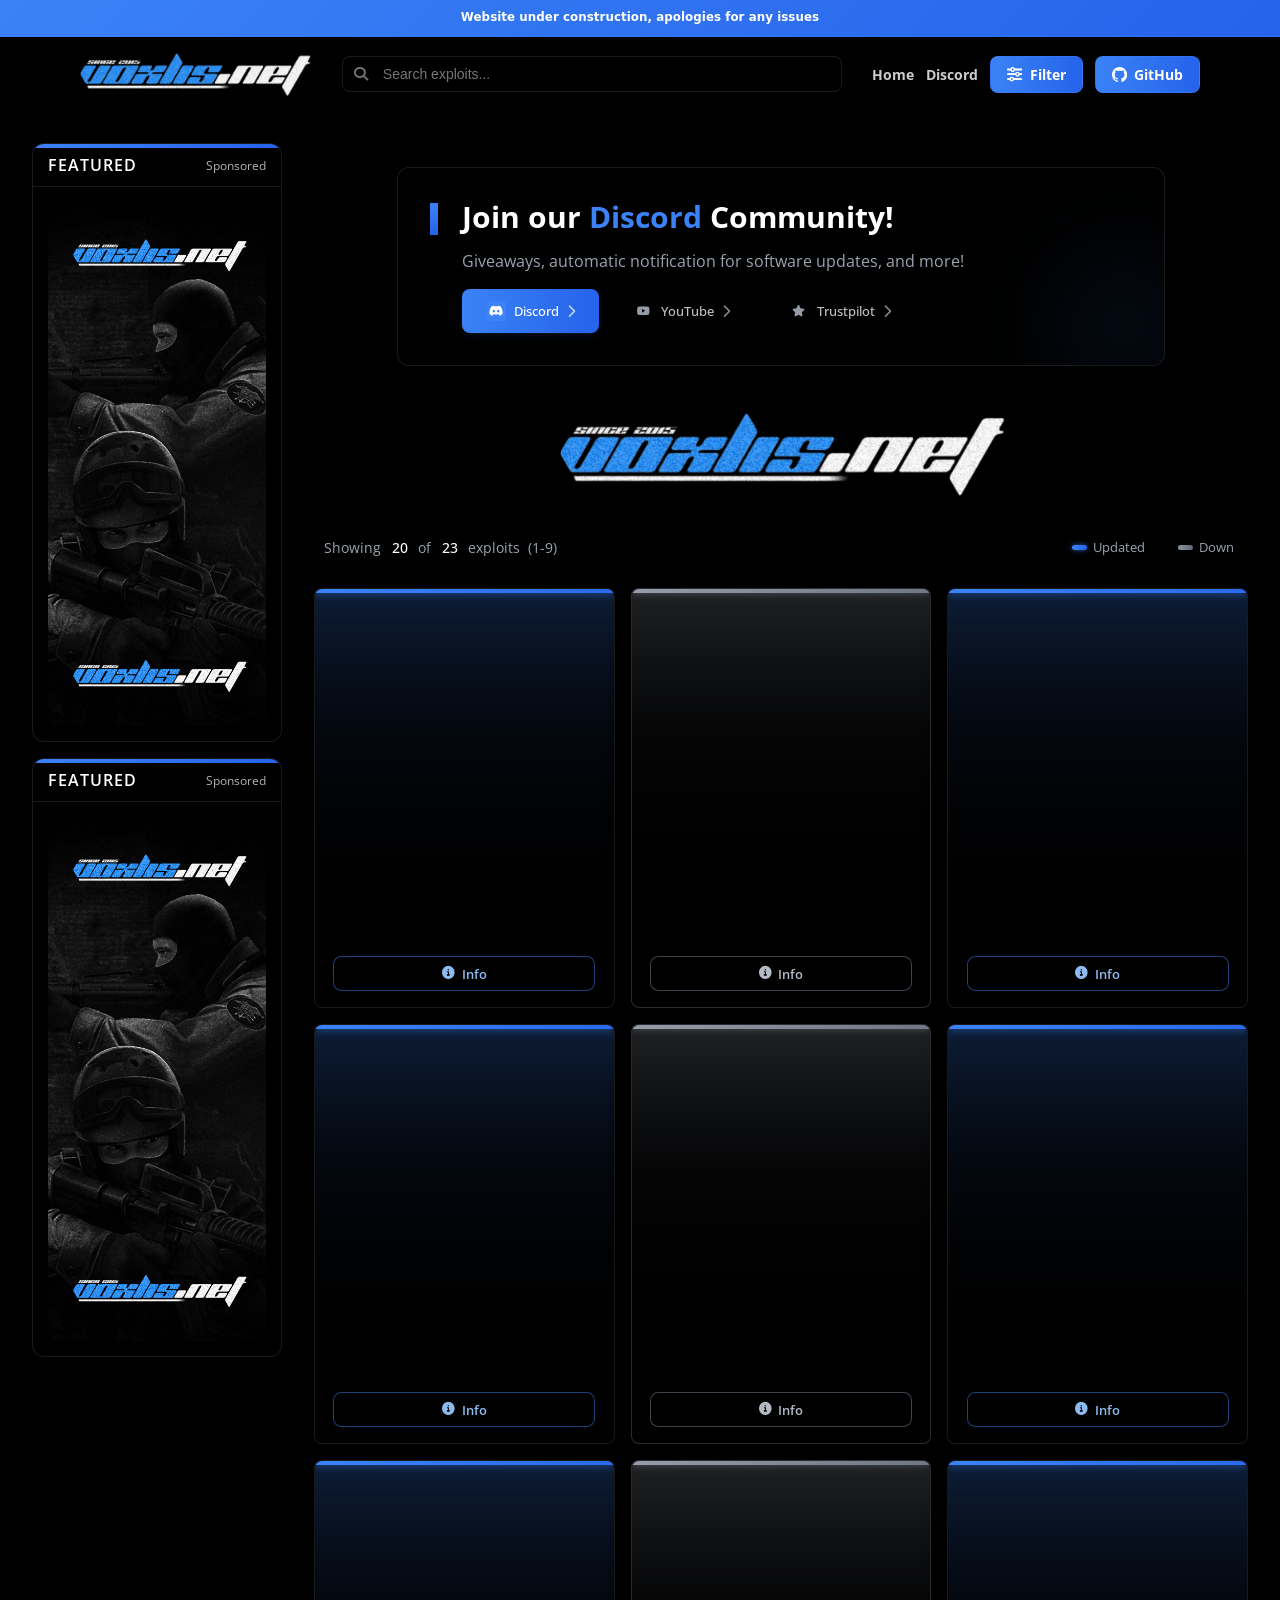
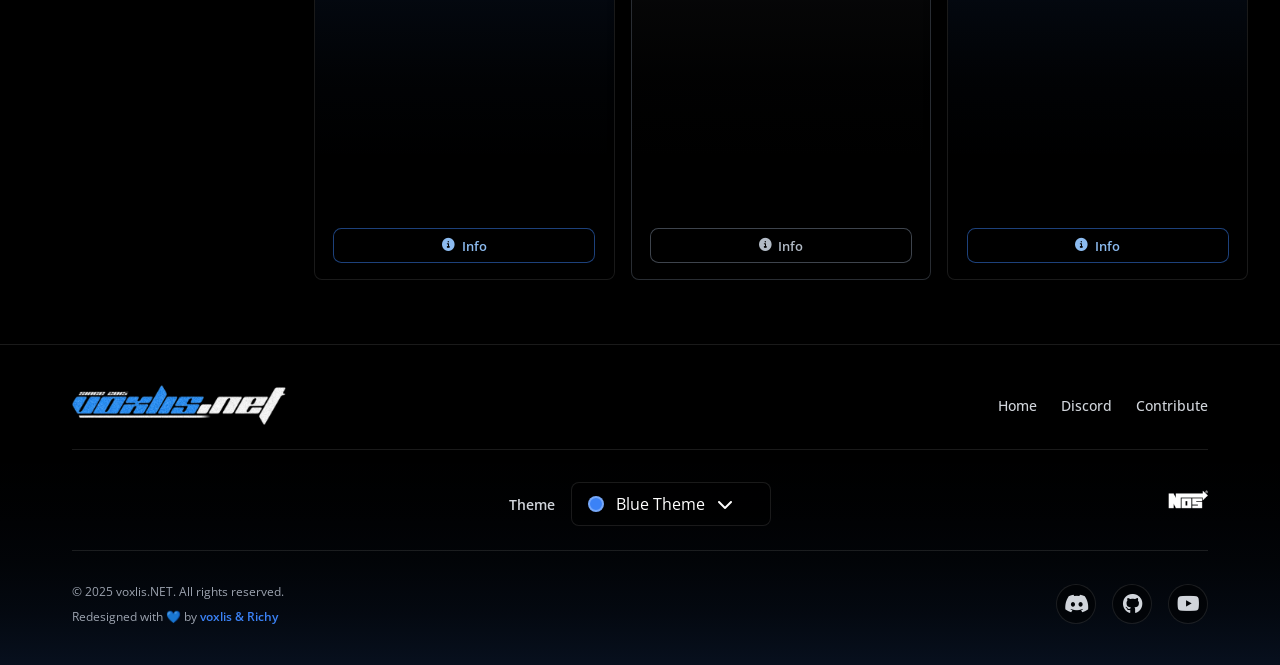
==== index.html @ e3d2363d "Add files via upload" ====
<!DOCTYPE html>
<html lang="en">
<head>
<meta charset="UTF-8">
<meta name="viewport" content="width=device-width, initial-scale=1.0">
<title>voxlis</title>

<link rel="stylesheet" href="global.css">
<link rel="stylesheet" href="src/components/navbar/navbar.css">
<link rel="stylesheet" href="src/components/mobile-filter/mobile-filter.css">
<link rel="stylesheet" href="src/components/layout/layout.css">
<link rel="stylesheet" href="src/components/promo/promo.css">
<link rel="stylesheet" href="src/components/featured/featured.css">
<link rel="stylesheet" href="src/components/cards/cards.css">
<link rel="stylesheet" href="src/components/footer/footer.css">

<link rel="stylesheet" href="https://cdnjs.cloudflare.com/ajax/libs/font-awesome/6.5.1/css/all.min.css">
</head>

<body>

<div id="navbarMount"></div>
<div id="mobileFilterMount"></div>

<main class="cntr main-lyt">
  <aside class="layout-left" aria-label="Left featured ads">
    <div id="featuredMountLeft"></div>
    <div id="featuredMountLeftSecondary"></div>
  </aside>
  <section class="layout-center">
    <div id="promoMount"></div>
    <div id="cardsMount"></div>
  </section>
  <aside class="layout-right" aria-label="Featured ads">
    <div id="featuredMount"></div>
    <div id="featuredMountSecondary"></div>
  </aside>
</main>

<div id="footerMount"></div>

<script src="src/components/navbar/navbar.js"></script>
<script src="src/components/mobile-filter/mobile-filter.js"></script>
<script src="src/main.js"></script>

</body>
</html>
---- global.css ----
@import url("https://fonts.googleapis.com/css2?family=Open+Sans:wght@600;700&display=swap");

:root {
  --bg: #000000;
  --fg: #ffffff;
  --crd-bg: rgba(0, 0, 0, 0.4);
  --crd-bdr: rgba(255, 255, 255, 0.1);
  --crd-hvr: rgba(59, 130, 246, 0.2);
  --prim: #3b82f6;
  --prim-hvr: #2563eb;
  --prim-grd: linear-gradient(to right, #3b82f6, #2563eb);
  --prim-glw: rgba(59, 130, 246, 0.5);
  --sec: rgba(0, 0, 0, 0.3);
  --sec-bdr: rgba(255, 255, 255, 0.1);
  --sec-hvr: rgba(59, 130, 246, 0.1);
  --sec-hvr-bdr: rgba(59, 130, 246, 0.5);
  --txt-mut: rgba(156, 163, 175, 1);
  --theme-color: #3b82f6;
  --footer-bg: rgba(0, 0, 0, 0.8);
  --footer-border: rgba(255, 255, 255, 0.1);
  --footer-text: rgba(209, 213, 219, 1);
  --footer-muted: rgba(156, 163, 175, 1);
  --social-hover: #3b82f6;
  --card-hover: #3b82f6;
  --ad-color: #3b82f6;
  --ad2-color: #3b82f6;
  --ad3-color: linear-gradient(90deg, #3b82f6, #2563eb);
  --inp-color: #3b82f6;
  --inp2-color: rgba(59, 130, 246, 0.5);
  --lbl-color: #3b82f6;
  --lbl2-color: white;
  --checkbx-color: rgba(59, 130, 246, 0.1);
  --checkbx2-color: rgba(59, 130, 246, 0.3);
  --prim-rgb: 59, 130, 246;
  --bg-gradient: linear-gradient(to bottom, rgba(0, 0, 0, 0.4), transparent, rgba(0, 0, 0, 0.6));
  --warning-bg: linear-gradient(135deg, #3b82f6, #2563eb);
  --bdg-b-color: rgba(59, 130, 246, 0.1);
  --bdg-color: rgba(59, 130, 246, 0.3);
  --srch-dflt: rgb(133, 133, 133);
  --srch-dflt-dyn: light-dark(rgb(118, 118, 118), rgb(133, 133, 133));
  --smooth-ease: cubic-bezier(0.65, 0, 0.35, 1);
  --smooth-duration: 0.45s;
  --blur-overlay: 4px;
  --blur-panel: 8px;
  --blur-strong: 10px;
  --blur-flash-start: 1px;
  --blur-flash-end: 0.4px;
  --rad: 0.5rem;
  --hdr-h: 4rem;
  --mob-panel-pad: 0.6rem;
  --mob-quick-gap: 0.55rem;
  --mob-quick-icon-size: 1.4rem;
  --mob-quick-icon-font: 1rem;
  --mob-quick-solid-size: 2.25rem;
  --mob-quick-solid-radius: 0.5rem;
  --shd: 0 10px 25px rgba(0, 0, 0, 0.2);
  --shd-hvr: 0 15px 30px rgba(0, 0, 0, 0.3);
  --hero-width: 48rem;
}

* {
  box-sizing: border-box;
}

body {
  margin: 0;
  background: var(--bg);
  color: var(--fg);
  font-family: "Open Sans", sans-serif;
}

html {
  scrollbar-width: thin;
  scrollbar-color: rgba(var(--prim-rgb), 0.85) #000000;
}

*::-webkit-scrollbar {
  width: 10px;
  height: 10px;
}

*::-webkit-scrollbar-track {
  background: #000000;
}

*::-webkit-scrollbar-thumb {
  background: linear-gradient(to bottom, var(--prim), var(--prim-hvr));
  border-radius: 999px;
  border: 2px solid rgba(0, 0, 0, 0.7);
}

*::-webkit-scrollbar-thumb:hover {
  background: linear-gradient(to bottom, var(--prim-hvr), var(--prim));
}

*::-webkit-scrollbar-corner {
  background: #000000;
}

a {
  color: inherit;
  text-decoration: none;
}

button {
  cursor: pointer;
  font-family: inherit;
}

.cntr {
  width: 100%;
  max-width: clamp(300px, 95vw, 1800px);
  margin: 0 auto;
  padding: 0 clamp(0.5rem, 5vw, 2rem);
}

#navbarMount {
  display: contents;
}


.infinite-scroll-host {
  width: 100%;
}

.infinite-scroll-chunk {
  min-height: 72vh;
  background: linear-gradient(to bottom, rgba(0, 0, 0, 0), rgba(var(--prim-rgb), 0.02));
}
---- src/components/navbar/navbar.css ----
.hdr {
  position: sticky;
  top: 0;
  z-index: 50;
  background-color: #000;
  overflow: visible;
  padding: 5px 0;
  transition: padding var(--smooth-duration) var(--smooth-ease);
}

.hdr::after {
  content: "";
  position: absolute;
  left: 0;
  right: 0;
  bottom: -1px;
  height: 1px;
  opacity: 0;
  pointer-events: none;
  background: linear-gradient(
    90deg,
    transparent 0%,
    rgba(255, 255, 255, 0.72) 6%,
    rgba(255, 255, 255, 0.98) 14%,
    rgba(255, 255, 255, 0.98) 86%,
    rgba(255, 255, 255, 0.72) 94%,
    transparent 100%
  );
}

.hdr.scrolled {
  background-color: #000;
  border-bottom: 1px solid rgba(255, 255, 255, 0.05);
  top: 0 !important;
  z-index: 51;
}

.hdr.scrolled::after {
  animation: hdr-scroll-flash 340ms ease-out 1;
}

@keyframes hdr-scroll-flash {
  0% {
    opacity: 0;
    filter: blur(var(--blur-flash-start));
  }
  35% {
    opacity: 1;
    filter: blur(0);
  }
  100% {
    opacity: 0;
    filter: blur(var(--blur-flash-end));
  }
}

.hdr-cntr {
  display: grid;
  grid-template-columns: max-content minmax(220px, 1fr) max-content;
  column-gap: 1rem;
  height: var(--hdr-h);
  align-items: center;
  padding: 0 1rem;
  position: relative;
  transition:
    grid-template-columns var(--smooth-duration) var(--smooth-ease),
    column-gap var(--smooth-duration) var(--smooth-ease),
    height var(--smooth-duration) var(--smooth-ease),
    padding var(--smooth-duration) var(--smooth-ease);
}

.logo-lnk {
  display: inline-flex;
  align-items: center;
  flex: 0 0 auto;
  min-width: max-content;
  justify-self: start;
  position: relative;
  z-index: 1;
}

.logo-img {
  display: block;
  width: auto;
  height: 2.7rem;
  transition: height var(--smooth-duration) var(--smooth-ease), max-width var(--smooth-duration) var(--smooth-ease);
}

.srch-cntr {
  display: flex;
  align-items: center;
  grid-column: 2;
  width: 100%;
  min-width: 0;
  max-width: 500px;
  margin: 0 auto;
  position: relative;
  justify-self: center;
  transition:
    width calc(var(--smooth-duration) * 1.25) var(--smooth-ease),
    max-width calc(var(--smooth-duration) * 1.25) var(--smooth-ease),
    min-width calc(var(--smooth-duration) * 1.25) var(--smooth-ease);
}

.srch-ico {
  position: absolute;
  left: 0.75rem;
  top: 50%;
  transform: translateY(-50%);
  color: var(--srch-dflt);
  color: var(--srch-dflt-dyn);
  transition: color var(--smooth-duration) var(--smooth-ease);
  font-size: 0.875rem;
  pointer-events: none;
}

.srch-cntr:focus-within .srch-ico {
  color: var(--prim);
}

.srch-inp {
  width: 100%;
  padding: 0.5rem 2.25rem 0.5rem 2.5rem;
  height: 2.25rem;
  background-color: rgba(0, 0, 0, 0.3);
  border: 1px solid var(--sec-bdr);
  border-radius: var(--rad);
  color: var(--srch-dflt);
  color: var(--srch-dflt-dyn);
  font-size: 0.875rem;
  transition: all var(--smooth-duration) var(--smooth-ease);
}

.srch-inp::placeholder {
  color: var(--srch-dflt);
  color: var(--srch-dflt-dyn);
}

.srch-inp:focus {
  outline: none;
  border-color: var(--inp-color);
  box-shadow: 0 0 0 2px var(--inp2-color);
  background-color: rgba(0, 0, 0, 0.5);
  color: var(--fg);
}

.clr-srch-btn {
  position: absolute;
  right: 0.75rem;
  top: 50%;
  transform: translateY(-50%);
  background: none;
  border: none;
  color: var(--txt-mut);
  transition: color var(--smooth-duration) var(--smooth-ease);
  font-size: 0.875rem;
  padding: 0;
}

.clr-srch-btn:hover {
  color: var(--fg);
}

.hdr-nav {
  display: flex;
  align-items: center;
  justify-content: flex-end;
  gap: 0.75rem;
  grid-column: 3;
  justify-self: end;
  min-width: max-content;
  white-space: nowrap;
  position: relative;
  z-index: 1;
  transition: gap var(--smooth-duration) var(--smooth-ease);
}

.hdr-nav .nav-lnk,
.hdr-nav .nav-btn {
  font-family: "Open Sans", sans-serif;
  font-weight: 700;
  flex: 0 0 auto;
  flex-shrink: 0;
}

.hdr-nav .nav-ico {
  display: inline-flex;
  align-items: center;
  justify-content: center;
  font-size: 0.95rem;
}

.github-ico {
  display: block;
}

.hdr-nav .nav-lnk .nav-ico {
  display: none;
}

.hdr-nav .nav-txt {
  display: inline;
}

.nav-lnk {
  font-size: 0.875rem;
  font-weight: 500;
  color: rgba(255, 255, 255, 0.8);
  transition:
    color var(--smooth-duration) var(--smooth-ease),
    width var(--smooth-duration) var(--smooth-ease),
    min-width var(--smooth-duration) var(--smooth-ease),
    height var(--smooth-duration) var(--smooth-ease),
    padding var(--smooth-duration) var(--smooth-ease),
    gap var(--smooth-duration) var(--smooth-ease);
  white-space: nowrap;
}

.nav-lnk:hover {
  color: var(--fg);
}

.nav-btn {
  display: inline-flex;
  align-items: center;
  justify-content: center;
  gap: 0.45rem;
  font-size: 0.875rem;
  font-weight: 500;
  padding: 0.5rem 1rem;
  border-radius: var(--rad);
  white-space: nowrap;
  border: 1px solid transparent;
  color: var(--fg);
  background: rgba(255, 255, 255, 0.05);
  position: relative;
  overflow: hidden;
  transition:
    box-shadow var(--smooth-duration) var(--smooth-ease),
    width var(--smooth-duration) var(--smooth-ease),
    min-width var(--smooth-duration) var(--smooth-ease),
    height var(--smooth-duration) var(--smooth-ease),
    padding var(--smooth-duration) var(--smooth-ease),
    gap var(--smooth-duration) var(--smooth-ease),
    border-radius var(--smooth-duration) var(--smooth-ease);
}

.nav-btn:hover {
  box-shadow: 0 0 0.45rem rgba(var(--prim-rgb), 0.7), 0 0 1rem rgba(var(--prim-rgb), 0.55);
}

.grd {
  background: var(--prim-grd);
  border-color: var(--sec-hvr-bdr);
}

.mob-actions {
  display: none;
  align-items: center;
  gap: 0.45rem;
  margin-left: auto;
}

.mob-quick-nav {
  display: none;
  align-items: center;
  justify-content: flex-end;
  gap: var(--mob-quick-gap);
  grid-column: 3;
  justify-self: end;
  position: relative;
  z-index: 1;
  transition: gap var(--smooth-duration) var(--smooth-ease);
}

#mobQuickSearchBtn {
  display: none;
}

.mob-quick-ico {
  display: inline-flex;
  align-items: center;
  justify-content: center;
  width: var(--mob-quick-icon-size);
  height: var(--mob-quick-icon-size);
  padding: 0;
  border-radius: var(--rad);
  border: none;
  background: transparent;
  color: rgba(255, 255, 255, 0.9);
  font-size: var(--mob-quick-icon-font);
  line-height: 1;
  text-decoration: none;
  transition:
    width var(--smooth-duration) var(--smooth-ease),
    height var(--smooth-duration) var(--smooth-ease),
    border-radius var(--smooth-duration) var(--smooth-ease),
    font-size var(--smooth-duration) var(--smooth-ease),
    color var(--smooth-duration) var(--smooth-ease);
}

.mob-quick-ico.plain:hover {
  color: var(--fg);
}

.mob-quick-ico.solid {
  width: var(--mob-quick-solid-size);
  height: var(--mob-quick-solid-size);
  border-radius: var(--mob-quick-solid-radius);
  background: var(--prim-grd);
  color: var(--fg);
}

.mob-search-tgl,
.mob-filter-tgl,
.mob-menu-tgl {
  display: none;
  align-items: center;
  justify-content: center;
  width: 2.35rem;
  height: 2.35rem;
  border-radius: var(--rad);
  border: 1px solid var(--sec-bdr);
  background: rgba(255, 255, 255, 0.04);
  color: var(--txt-mut);
  padding: 0;
  transition: color var(--smooth-duration) var(--smooth-ease), border-color var(--smooth-duration) var(--smooth-ease), background-color var(--smooth-duration) var(--smooth-ease);
}

.mob-search-tgl:hover,
.mob-filter-tgl:hover,
.mob-menu-tgl:hover {
  color: var(--fg);
  border-color: var(--sec-hvr-bdr);
  background: rgba(255, 255, 255, 0.1);
}

.mob-menu-tgl {
  width: 2.35rem;
  height: 2.35rem;
  min-height: 2.35rem;
  line-height: 2.35rem;
  border: none;
  background: transparent;
  box-shadow: none;
  padding: 0;
}

.mob-menu-tgl i {
  font-size: 1rem;
  line-height: 1;
}

.mob-search-tgl {
  border: none;
  background: transparent;
  box-shadow: none;
}

.mob-filter-tgl {
  border: 1px solid var(--sec-hvr-bdr);
  background: var(--prim-grd);
  color: var(--fg);
  box-shadow: none;
}

.mob-search-tgl:hover {
  border: none;
  background: transparent;
}

.mob-search-tgl:focus,
.mob-search-tgl:focus-visible {
  outline: none;
  box-shadow: none;
}

.mob-menu-tgl:hover {
  border: none;
  background: transparent;
}

.mob-menu-tgl:focus,
.mob-menu-tgl:focus-visible {
  outline: none;
  box-shadow: none;
}

.mob-search-panel {
  position: absolute;
  top: 100%;
  left: 0;
  right: 0;
  z-index: 59;
  background: var(--bg);
  border-bottom: 1px solid var(--sec-bdr);
  padding: 0.55rem 0 0.7rem;
}

.mob-search-panel-cntr {
  width: 100%;
}

.mob-search-panel-field {
  position: relative;
  display: flex;
  align-items: center;
  width: 100%;
}

.mob-search-panel-field:focus-within .srch-ico {
  color: var(--prim);
}

.mob-menu {
  position: fixed;
  top: var(--mob-menu-top, var(--hdr-h));
  right: 0;
  bottom: 0;
  left: 0;
  z-index: 60;
  background: transparent;
  backdrop-filter: none;
  border-top: none;
  overflow-y: auto;
  padding-bottom: 0.75rem;
}

.mob-menu-cntr {
  display: flex;
  flex-direction: column;
  gap: 0.9rem;
  padding-top: 0.85rem;
  padding-bottom: 0.95rem;
  background: var(--bg);
  border-bottom: 1px solid var(--sec-bdr);
  box-shadow: 0 14px 28px rgba(0, 0, 0, 0.45);
}

.mob-menu > .cntr.mob-menu-cntr {
  width: 100%;
  max-width: none;
  margin: 0;
}

.mob-menu > .cntr.mob-menu-cntr,
.mob-search-panel > .cntr.mob-search-panel-cntr {
  padding-left: var(--mob-panel-pad);
  padding-right: var(--mob-panel-pad);
}

.mob-srch-cntr {
  position: relative;
}

.mob-srch-cntr .srch-ico {
  left: 0.75rem;
}

.mob-menu.hide-dup-search .mob-srch-cntr {
  display: none;
}

.mob-fltr-btn {
  display: inline-flex;
  align-items: center;
  justify-content: center;
  gap: 0.5rem;
  width: 100%;
  height: 2.5rem;
  border-radius: var(--rad);
  border: 1px solid var(--sec-hvr-bdr);
  color: var(--fg);
  background: var(--prim-grd);
}

.mob-nav {
  display: grid;
  gap: 0.55rem;
}

.mob-nav-lnk {
  display: inline-flex;
  align-items: center;
  justify-content: center;
  min-height: 2.6rem;
  padding: 0.4rem 0.75rem;
  border-radius: var(--rad);
  border: 1px solid var(--sec-bdr);
  background: rgba(255, 255, 255, 0.03);
  color: rgba(255, 255, 255, 0.92);
  font-weight: 600;
  font-size: 0.92rem;
}

.mob-nav-lnk.has-ico {
  gap: 0.45rem;
}

.mob-nav-lnk.cntb {
  border-color: var(--sec-hvr-bdr);
  background: var(--sec-hvr);
}

.hidden {
  display: none !important;
}

.top-warning-bar {
  width: 100%;
  border-bottom: 1px solid var(--sec-hvr-bdr);
  box-shadow: 0 6px 20px rgba(0, 0, 0, 0.35);
  z-index: 80;
}

.top-warning-bar.theme-red {
  background: var(--warning-bg);
}

.warning-bar-content {
  width: 100%;
  max-width: clamp(300px, 95vw, 1800px);
  margin: 0 auto;
  padding: 0.63rem clamp(0.45rem, 4.5vw, 1.8rem);
  display: flex;
  align-items: center;
  justify-content: center;
}

.warning-bar-text {
  font-family: system-ui, -apple-system, "Segoe UI", Arial, sans-serif;
  color: var(--fg);
  font-size: 0.74rem;
  font-weight: 600;
  line-height: 1.35;
  letter-spacing: 0.005em;
  text-align: center;
}


@media (max-width: 980px) {
  :root {
    --mob-quick-gap: 0.45rem;
    --mob-quick-solid-size: 2.1rem;
  }

  .cntr {
    max-width: none;
    padding-left: 0.6rem;
    padding-right: 0.6rem;
  }

  .hdr-cntr {
    display: grid;
    grid-template-columns: auto minmax(180px, 1fr) auto;
    align-items: center;
    column-gap: 0.5rem;
    height: 3.9rem;
    padding: 0 0.45rem;
  }

  .hdr-nav {
    display: none;
  }

  .mob-quick-nav {
    display: inline-flex;
  }

  .logo-lnk {
    grid-column: 1;
    flex: 0 0 auto;
    justify-self: start;
  }

  .srch-cntr {
    grid-column: 2;
    display: flex;
    width: 100%;
    max-width: 100%;
    min-width: 130px;
    margin: 0;
  }

  .logo-img {
    height: 2.28rem;
  }
}

@media (max-width: 700px) {
  :root {
    --mob-panel-pad: 0.45rem;
  }

  .hdr .cntr {
    padding-left: clamp(0.65rem, 3.2vw, 1rem);
    padding-right: clamp(0.65rem, 3.2vw, 1rem);
  }

  .cntr {
    padding-left: 0.45rem;
    padding-right: 0.45rem;
  }

  .hdr-cntr {
    grid-template-columns: auto 1fr auto;
    column-gap: 0.45rem;
    padding: 0 clamp(0.18rem, 1vw, 0.4rem);
  }

  .logo-lnk {
    justify-self: start;
  }

  .mob-quick-nav {
    justify-self: end;
    justify-content: flex-end;
  }

  .srch-cntr {
    display: none;
  }

  #mobQuickSearchBtn {
    display: inline-flex;
  }

  .mob-search-panel {
    display: block;
  }
}

@media (max-width: 420px) {
  :root {
    --mob-quick-gap: 0.3rem;
    --mob-quick-icon-size: 1.22rem;
    --mob-quick-icon-font: 0.85rem;
    --mob-quick-solid-size: 1.88rem;
    --mob-quick-solid-radius: 0.42rem;
  }

  .hdr .cntr {
    padding-left: clamp(0.5rem, 3vw, 0.75rem);
    padding-right: clamp(0.5rem, 3vw, 0.75rem);
  }

  .cntr {
    padding-left: 0.3rem;
    padding-right: 0.3rem;
  }

  .hdr-cntr {
    height: 3.3rem;
    column-gap: 0.28rem;
    padding: 0 clamp(0.14rem, 0.9vw, 0.24rem);
  }

  .logo-lnk {
    max-width: 44vw;
  }

  .logo-img {
    height: 1.72rem;
    max-width: 100%;
  }

}

@media (min-width: 701px) {
  .mob-search-panel {
    display: none !important;
  }
}

@media (min-width: 981px) {
  .mob-menu {
    display: none !important;
  }
}
---- src/components/mobile-filter/mobile-filter.css ----
.fltr-drwr {
  position: fixed;
  inset: 0;
  z-index: 120;
  display: flex;
  visibility: hidden;
  opacity: 0;
  transition: opacity var(--smooth-duration) var(--smooth-ease), visibility var(--smooth-duration) var(--smooth-ease);
}

.fltr-drwr.open {
  visibility: visible;
  opacity: 1;
}

.fltr-drwr-ovl {
  position: absolute;
  inset: 0;
  background-color: rgba(0, 0, 0, 0.5);
  backdrop-filter: blur(var(--blur-overlay));
}

.fltr-drwr-cntnt {
  position: absolute;
  right: 0;
  top: 0;
  bottom: 0;
  width: 100%;
  max-width: 400px;
  background: rgba(0, 0, 0, 0.95);
  backdrop-filter: blur(var(--blur-panel));
  border-left: 1px solid var(--sec-bdr);
  display: flex;
  flex-direction: column;
  transform: translateX(100%);
  transition: transform var(--smooth-duration) var(--smooth-ease);
}

.fltr-drwr.open .fltr-drwr-cntnt {
  transform: translateX(0);
}

.fltr-drwr-hdr {
  padding: 1.5rem;
  border-bottom: 1px solid var(--sec-bdr);
}

.fltr-drwr-ttl {
  margin: 0 0 0.5rem;
  font-size: 1.5rem;
  font-weight: 700;
}

.fltr-drwr-desc {
  margin: 0;
  color: var(--txt-mut);
  font-size: 0.92rem;
}

.fltr-drwr-bdy {
  flex: 1;
  overflow-y: auto;
  padding: 1.25rem 1.5rem;
}

.fltr-drwr-ftr {
  padding: 1.25rem 1.5rem;
  border-top: 1px solid var(--sec-bdr);
  display: flex;
  gap: 0.75rem;
}

.fltr-sec-ttl {
  font-size: 0.875rem;
  font-weight: 500;
  color: rgba(209, 213, 219, 1);
  margin: 0 0 0.75rem;
  display: flex;
  align-items: center;
  gap: 0.25rem;
  padding: 0 0.25rem;
}

.fltr-dot {
  display: inline-block;
  width: 0.5rem;
  height: 0.5rem;
  border-radius: 50%;
  background-color: var(--prim);
  transition: background-color var(--smooth-duration) var(--smooth-ease);
}

.mob-pltf-fltr-cntr,
.mob-prc-fltr-cntr,
.mob-key-fltr-cntr,
.mob-type-fltr-cntr,
.pltf-fltr-cntr,
.mob-srt-fltr-cntr {
  margin-bottom: 1.5rem;
}

.mob-pltf-grid {
  display: grid;
  grid-template-columns: repeat(2, minmax(0, 1fr));
  gap: 0.75rem;
}

.mob-pltf-chkbx {
  position: relative;
}

.mob-pltf-chkbx input {
  position: absolute;
  opacity: 0;
}

.mob-pltf-chkbx label {
  display: block;
  padding: 0.75rem;
  background-color: rgba(0, 0, 0, 0.3);
  border: 1px solid var(--sec-bdr);
  border-radius: var(--rad);
  text-align: center;
  cursor: pointer;
  transition: all var(--smooth-duration) var(--smooth-ease);
}

.mob-pltf-chkbx input:checked + label {
  background-color: var(--sec-hvr);
  border-color: var(--sec-hvr-bdr);
  color: var(--prim);
  transform: translateY(-2px) scale(1.01);
  box-shadow: 0 2px 5px rgba(0, 0, 0, 0.2);
}

.mob-prc-btns,
.mob-key-btns,
.mob-type-btns {
  display: flex;
  border-radius: var(--rad);
  overflow: hidden;
  border: 1px solid var(--sec-bdr);
}

.mob-prc-btn,
.mob-key-btn,
.mob-type-btn {
  flex: 1;
  padding: 0.75rem;
  background-color: rgba(0, 0, 0, 0.3);
  color: var(--fg);
  border: none;
  transition: all var(--smooth-duration) var(--smooth-ease);
}

.mob-prc-btn.actv,
.mob-key-btn.actv,
.mob-type-btn.actv {
  background-color: var(--prim);
}

.pltf-chkbxs {
  display: grid;
  gap: 0.55rem;
}

.cstm-chkbx {
  position: relative;
  display: flex;
  align-items: center;
  cursor: pointer;
  user-select: none;
  padding-left: 1.75rem;
}

.cstm-chkbx input {
  position: absolute;
  opacity: 0;
  width: 0;
  height: 0;
}

.chkmrk {
  position: absolute;
  left: 0;
  width: 1.25rem;
  height: 1.25rem;
  border-radius: 0.25rem;
  background-color: rgba(255, 255, 255, 0.1);
  border: 1px solid rgba(255, 255, 255, 0.2);
  transition: all var(--smooth-duration) var(--smooth-ease);
}

.cstm-chkbx:hover .chkmrk {
  background-color: var(--checkbx-color);
  border-color: var(--checkbx2-color);
  transform: scale(1.05);
}

.cstm-chkbx input:checked ~ .chkmrk {
  background-color: var(--prim);
  border-color: var(--prim);
}

.chkmrk::after {
  content: "";
  position: absolute;
  display: none;
  left: 0.375rem;
  top: 0.125rem;
  width: 0.3125rem;
  height: 0.625rem;
  border: solid #fff;
  border-width: 0 0.125rem 0.125rem 0;
  transform: rotate(45deg);
}

.cstm-chkbx input:checked ~ .chkmrk::after {
  display: block;
}

.chkbx-lbl {
  font-size: 0.875rem;
  color: rgba(209, 213, 219, 1);
}

.custom-dropdown {
  position: relative;
  width: 100%;
  user-select: none;
  z-index: 40;
}

.custom-dropdown.active {
  z-index: 50;
}

.custom-dropdown-selected {
  display: flex;
  align-items: center;
  justify-content: space-between;
  padding: 0.625rem 1rem;
  background-color: rgba(0, 0, 0, 0.5);
  border: 1px solid var(--sec-bdr);
  border-radius: var(--rad);
  cursor: pointer;
  transition: all var(--smooth-duration) var(--smooth-ease);
}

.custom-dropdown-selected:hover {
  border-color: var(--sec-hvr-bdr);
}

.custom-dropdown-options {
  position: absolute;
  top: 100%;
  bottom: auto;
  left: 0;
  width: 100%;
  max-height: 0;
  opacity: 0;
  visibility: hidden;
  overflow: hidden;
  margin-top: 5px;
  margin-bottom: 0;
  border: 1px solid var(--sec-bdr);
  border-radius: var(--rad);
  background-color: rgba(0, 0, 0, 0.95);
  box-shadow: 0 10px 25px rgba(0, 0, 0, 0.5);
  transition: max-height var(--smooth-duration) var(--smooth-ease), opacity var(--smooth-duration) var(--smooth-ease), visibility var(--smooth-duration) var(--smooth-ease);
}

.custom-dropdown.active .custom-dropdown-options {
  max-height: 300px;
  opacity: 1;
  visibility: visible;
}

.custom-dropdown-option {
  padding: 0.75rem 1rem;
  cursor: pointer;
  transition: background-color var(--smooth-duration) var(--smooth-ease);
}

.custom-dropdown-option:hover {
  background-color: rgba(255, 255, 255, 0.1);
}

.custom-dropdown-option.selected {
  background-color: rgba(var(--prim-rgb), 0.2);
}

.mob-rst-fltrs-btn,
.apply-fltrs-btn {
  flex: 1;
  padding: 0.75rem;
  border-radius: var(--rad);
  transition: all var(--smooth-duration) var(--smooth-ease);
}

.mob-rst-fltrs-btn {
  background-color: transparent;
  border: 1px solid var(--sec-bdr);
  color: var(--fg);
}

.mob-rst-fltrs-btn:hover {
  border-color: var(--sec-hvr-bdr);
  color: var(--prim);
}

.apply-fltrs-btn {
  border: none;
  color: var(--fg);
  background: var(--prim-grd);
  box-shadow: 0 4px 6px -1px rgba(var(--prim-rgb), 0.2), 0 2px 4px -1px rgba(var(--prim-rgb), 0.15);
}

.apply-fltrs-btn:hover {
  box-shadow: 0 0 0.45rem rgba(var(--prim-rgb), 0.7), 0 0 1rem rgba(var(--prim-rgb), 0.55);
}

@media (max-width: 480px) {
  .fltr-drwr-cntnt {
    max-width: none;
  }

  .fltr-drwr-hdr,
  .fltr-drwr-bdy,
  .fltr-drwr-ftr {
    padding-left: 1rem;
    padding-right: 1rem;
  }
}
---- src/components/layout/layout.css ----
.main-lyt {
  display: grid;
  grid-template-columns: 250px 1fr 250px;
  gap: 2rem;
  padding: 2rem 0;
  align-items: start;
}

.layout-left,
.layout-right {
  position: static;
}

.layout-center {
  min-width: 0;
}

@media (max-width: 1400px) {
  .main-lyt {
    grid-template-columns: 250px 1fr;
  }

  .layout-right {
    display: none;
  }
}

@media (max-width: 1024px) {
  .main-lyt {
    grid-template-columns: 1fr;
    gap: 1rem;
    padding: 1rem 1.875rem;
  }

  .layout-left {
    display: none;
  }
}

@media (max-width: 640px) {
  .main-lyt {
    gap: 0.75rem;
    padding: 0.75rem 1.625rem;
  }
}

@media (max-width: 420px) {
  .main-lyt {
    padding: 0.65rem 1.375rem;
  }
}
---- src/components/promo/promo.css ----
.hero-sec {
  margin-top: 1.5rem;
  margin-bottom: 2rem;
}

.hero-crd {
  position: relative;
  width: 100%;
  max-width: var(--hero-width);
  margin: 0 auto;
  border-radius: 0.75rem;
  border: 1px solid var(--crd-bdr);
  background-color: var(--crd-bg);
  backdrop-filter: blur(8px);
  padding: clamp(1.4rem, 3.2vw, 2rem);
  box-shadow: var(--shd);
  overflow: hidden;
  transition: all var(--smooth-duration) var(--smooth-ease);
}

.hero-grd {
  background: linear-gradient(to right, rgba(var(--prim-rgb), 0.05), transparent);
}

.hero-glw {
  position: absolute;
  bottom: -1.5rem;
  right: -1.5rem;
  width: 8rem;
  height: 8rem;
  border-radius: 50%;
  background: rgba(var(--prim-rgb), 0.1);
  filter: blur(3rem);
}

.hero-cntnt {
  position: relative;
  z-index: 10;
  display: flex;
  align-items: flex-start;
}

.hero-acnt-bar {
  width: 0.5rem;
  height: 2.05rem;
  background: linear-gradient(to bottom, var(--prim), var(--prim-hvr));
  margin-right: 1.5rem;
  margin-top: 0.15rem;
  flex-shrink: 0;
  align-self: flex-start;
  transition: background var(--smooth-duration) var(--smooth-ease);
}

.hero-txt {
  flex: 1;
}

.hero-ttl {
  font-size: 1.875rem;
  font-weight: 700;
  line-height: 1.12;
  margin: 0 0 0.55rem;
  max-width: 36rem;
}

.hero-ttl-grd {
  color: var(--prim);
  transition: color var(--smooth-duration) var(--smooth-ease);
}

.hero-desc {
  color: var(--txt-mut);
  margin-bottom: 1.1rem;
  max-width: 36rem;
}

.hero-btn-row {
  display: flex;
  flex-wrap: wrap;
  gap: 0.65rem;
}

.hero-btn {
  display: inline-flex;
  align-items: center;
  background: var(--prim-grd);
  color: white;
  border: none;
  border-radius: var(--rad);
  padding: 0.75rem 1.5rem;
  font-weight: 500;
  transition: all var(--smooth-duration) var(--smooth-ease), background var(--smooth-duration) var(--smooth-ease);
  box-shadow: 0 4px 6px -1px rgba(var(--prim-rgb), 0.1), 0 2px 4px -1px rgba(var(--prim-rgb), 0.05);
  position: relative;
  overflow: hidden;
}

.hero-btn::after {
  content: "";
  position: absolute;
  top: -50%;
  left: -50%;
  width: 200%;
  height: 200%;
  background: radial-gradient(circle, rgba(255, 255, 255, 0.3) 0%, transparent 70%);
  opacity: 0;
  transform: scale(0.5);
  transition: transform 0.5s ease, opacity 0.5s ease;
}


.hero-btn-ico {
  display: inline-flex;
  align-items: center;
  justify-content: center;
  width: 1.25rem;
  height: 1.25rem;
  background-color: var(--prim);
  color: white;
  border-radius: 0.25rem;
  margin-right: 0.5rem;
  font-size: 0.75rem;
  line-height: 1;
}

.hero-btn-ico i {
  display: inline-flex;
  align-items: center;
  justify-content: center;
  width: 100%;
  height: 100%;
  font-size: 0.72rem;
  line-height: 1;
}

.hero-btn-arr {
  margin-left: 0.5rem;
  opacity: 0.7;
  transition: transform var(--smooth-duration) var(--smooth-ease), opacity var(--smooth-duration) var(--smooth-ease);
  transform: translateX(0);
}

.hero-btn-youtube,
.hero-btn-trustpilot {
  background: transparent;
  box-shadow: none;
  color: rgba(209, 213, 219, 0.9);
}

.hero-btn-youtube .hero-btn-ico,
.hero-btn-trustpilot .hero-btn-ico {
  background-color: transparent;
  color: rgba(156, 163, 175, 0.95);
}

.hero-btn-discord:hover {
  box-shadow: 0 0 0.45rem rgba(var(--prim-rgb), 0.7), 0 0 1rem rgba(var(--prim-rgb), 0.55);
}

.hero-btn-discord:hover .hero-btn-arr {
  opacity: 1;
  transform: translateX(0.22rem);
}

.hero-btn-youtube:hover .hero-btn-arr,
.hero-btn-trustpilot:hover .hero-btn-arr {
  opacity: 1;
  transform: translateX(0.24rem);
}

.banner-wrapper,
.banner-card,
.banner-content {
  width: 100%;
  margin: 0;
  padding: 0;
  display: flex;
  align-items: center;
  justify-content: center;
  overflow: hidden;
}

.banner-image {
  max-width: 600px;
  width: 100%;
  height: auto;
}

@media (max-width: 1024px) {
  .hero-crd {
    max-width: var(--hero-width);
    width: 100%;
  }
}

@media (max-width: 640px) {
  .hero-ttl {
    font-size: 1.5rem;
  }

  .hero-desc {
    font-size: 0.875rem;
  }

  .hero-cntnt {
    flex-direction: column;
  }

  .hero-acnt-bar {
    width: 2rem;
    height: 0.5rem;
    margin-right: 0;
    margin-top: 0;
    margin-bottom: 1rem;
  }

  .hero-crd {
    padding: 1.5rem;
    max-width: 100%;
  }
}

@media (max-width: 480px) {
  .hero-btn-row {
    gap: 0.5rem;
  }

  .hero-btn {
    width: 100%;
    justify-content: center;
  }
}
---- src/components/featured/featured.css ----
.featured-sec {
  margin: 0 0 1rem;
}

.featured-col {
  width: 100%;
  max-width: none;
}

.promo-card {
  position: relative;
  width: 100%;
  max-width: 400px;
  border-radius: 0.75rem;
  overflow: hidden;
  box-shadow: var(--shd);
  background-color: var(--crd-bg);
  backdrop-filter: blur(var(--blur-panel));
  border: 1px solid var(--crd-bdr);
  transition: all var(--smooth-duration) var(--smooth-ease);
  display: flex;
  flex-direction: column;
}

.promo-header {
  display: flex;
  align-items: center;
  justify-content: space-between;
  padding: 0.625rem 0.9375rem;
  background: transparent;
  border-bottom: 1px solid rgba(255, 255, 255, 0.1);
}

.promo-header h3 {
  margin: 0;
  font-size: 1rem;
  font-weight: 600;
  color: white;
  text-transform: uppercase;
  letter-spacing: 1px;
}

.promo-sponsor {
  font-size: 0.75rem;
  color: rgba(255, 255, 255, 0.7);
}

.promo-body {
  padding: 0.9375rem;
  display: flex;
  flex-direction: column;
  gap: 0;
}

.promo-image {
  width: 100%;
  background: rgba(0, 0, 0, 0.2);
  border-radius: 0.5rem;
  overflow: hidden;
  position: relative;
}

.promo-image img {
  display: block;
  width: 100%;
  height: auto;
  object-fit: contain;
  object-position: top;
}

.promo-content {
  display: none;
}

.promo-card::before {
  content: "";
  position: absolute;
  top: 0;
  left: 0;
  right: 0;
  height: 0.25rem;
  background: var(--prim-grd);
  z-index: 1;
}
---- src/components/cards/cards.css ----
.cards-sec {
  margin: 1.25rem 0 2rem;
}

.sts-row {
  display: flex;
  align-items: center;
  justify-content: space-between;
  margin-bottom: 1.5rem;
  position: relative;
}

.sts-txt {
  font-size: 0.875rem;
  color: var(--txt-mut);
  display: flex;
  align-items: center;
  gap: 0.5rem;
  margin-left: 10px;
}

.fltrd-cnt,
.ttl-cnt {
  display: inline-block;
  min-width: 1.5em;
  text-align: center;
  color: #fff;
  font-weight: 500;
  transition: none !important;
}

.page-info {
  color: var(--txt-mut);
  white-space: nowrap;
}

.sts-legend {
  display: inline-flex;
  align-items: center;
  gap: 0.85rem;
  margin-right: 0.25rem;
  color: var(--txt-mut);
  font-size: 0.8rem;
  line-height: 1;
}

.sts-legend-item {
  display: inline-flex;
  align-items: center;
  gap: 0.35rem;
  padding: 10px;
}

.sts-legend-swatch {
  width: 0.95rem;
  height: 0.3rem;
  border-radius: 999px;
  box-shadow: 0 0 0.3rem rgba(0, 0, 0, 0.35);
}

.sts-legend-swatch.updt {
  background: linear-gradient(to right, var(--prim), var(--prim-hvr));
  box-shadow: 0 0 0.35rem rgba(var(--prim-rgb), 0.7);
}

.sts-legend-swatch.down {
  background: linear-gradient(to right, rgba(156, 163, 175, 0.9), rgba(107, 114, 128, 0.9));
}

.cards-grid {
  display: grid;
  grid-template-columns: repeat(3, minmax(0, 1fr));
  gap: 1rem;
  align-items: stretch;
  grid-auto-rows: 1fr;
}

.exploit-card-placeholder {
  position: relative;
  border-radius: var(--rad);
  border: 1px solid var(--crd-bdr);
  background: rgba(0, 0, 0, 0.82);
  backdrop-filter: blur(var(--blur-panel));
  overflow: hidden;
  transition: all var(--smooth-duration) var(--smooth-ease);
  height: 420px;
  min-height: 420px;
  max-height: 420px;
  display: flex;
  flex-direction: column;
  height: 100%;
  padding: 1.15rem 1.15rem 1rem;
  box-shadow: var(--shd);
  gap: 0.75rem;
}

.exploit-card-placeholder::before {
  content: "";
  position: absolute;
  top: 0;
  left: 0;
  right: 0;
  height: 0.25rem;
  background: linear-gradient(to right, var(--prim), var(--prim-hvr));
  box-shadow: 0 0 0.55rem rgba(var(--prim-rgb), 0.75);
}

.exploit-card-placeholder::after {
  content: "";
  position: absolute;
  inset: 0;
  pointer-events: none;
  background: linear-gradient(
    to bottom,
    rgba(var(--prim-rgb), 0.22) 0%,
    rgba(var(--prim-rgb), 0.12) 18%,
    rgba(var(--prim-rgb), 0.06) 34%,
    rgba(var(--prim-rgb), 0.02) 52%,
    rgba(var(--prim-rgb), 0) 72%
  );
}

.exploit-card-placeholder.is-down {
  border-color: rgba(148, 163, 184, 0.28);
}

.exploit-card-placeholder.is-down::before {
  background: linear-gradient(to right, rgba(156, 163, 175, 0.95), rgba(107, 114, 128, 0.95));
  box-shadow: 0 0 0.45rem rgba(148, 163, 184, 0.5);
}

.exploit-card-placeholder.is-down::after {
  background: linear-gradient(
    to bottom,
    rgba(156, 163, 175, 0.2) 0%,
    rgba(148, 163, 184, 0.1) 18%,
    rgba(107, 114, 128, 0.05) 34%,
    rgba(75, 85, 99, 0.02) 52%,
    rgba(75, 85, 99, 0) 72%
  );
}

.ph-head {
  margin-top: 0.55rem;
  display: flex;
  align-items: flex-start;
  justify-content: space-between;
  gap: 0.5rem;
}

.ph-title {
  margin: 0;
  font-size: 1.58rem;
  font-weight: 700;
  line-height: 1.15;
  color: rgba(248, 250, 252, 0.95);
  display: inline-flex;
  align-items: center;
  gap: 0.45rem;
}

.ph-title i {
  font-size: 0.78rem;
  color: #ff68d9;
}

.ph-good-ico {
  color: #60a5fa !important;
}

.ph-warn-ico {
  color: #fb7185 !important;
}

.ph-rating {
  display: inline-flex;
  flex-direction: column;
  align-items: flex-end;
  line-height: 1;
  gap: 0.2rem;
  margin-top: 0.1rem;
}

.ph-rating-ttl {
  color: #d8b4fe;
  font-size: 1rem;
  font-weight: 800;
}

.ph-rating-val {
  color: #c4b5fd;
  font-size: 0.9rem;
  font-weight: 700;
}

.ph-rating.is-none .ph-rating-ttl,
.ph-rating.is-none .ph-rating-val {
  color: rgba(156, 163, 175, 0.6);
}

.ph-tags {
  display: flex;
  align-items: center;
  gap: 0.5rem;
}

.ph-tag {
  display: inline-flex;
  align-items: center;
  justify-content: center;
  height: 1.55rem;
  border-radius: 0.45rem;
  border: 1px solid rgba(59, 130, 246, 0.45);
  color: rgba(147, 197, 253, 0.95);
  background: rgba(0, 0, 0, 0.45);
  font-size: 0.73rem;
  font-weight: 700;
  letter-spacing: 0.03em;
}

.ph-tag.ph-icon {
  width: 1.65rem;
  border-color: rgba(59, 130, 246, 0.5);
  background: rgba(37, 99, 235, 0.2);
  font-size: 0.82rem;
}

.ph-tag.ph-icon.is-green {
  border-color: rgba(34, 197, 94, 0.45);
  background: rgba(34, 197, 94, 0.18);
  color: rgba(134, 239, 172, 0.95);
}

.ph-tag.ph-icon.is-gray {
  border-color: rgba(107, 114, 128, 0.5);
  background: rgba(107, 114, 128, 0.18);
  color: rgba(209, 213, 219, 0.95);
}

.ph-tag.ph-icon.is-amber {
  border-color: rgba(217, 119, 6, 0.5);
  background: rgba(217, 119, 6, 0.18);
  color: rgba(251, 191, 36, 0.95);
}

.ph-tag.ph-type {
  padding: 0 0.7rem;
}

.ph-lines {
  display: grid;
  gap: 0.52rem;
  margin-top: 0.15rem;
}

.ph-line {
  margin: 0;
  position: relative;
  padding-left: 0.95rem;
  color: rgba(209, 213, 219, 0.9);
  font-size: 0.72rem;
  line-height: 1.4;
}

.ph-line::before {
  content: "";
  position: absolute;
  left: 0;
  top: 0;
  bottom: 0;
  width: 3px;
  border-radius: 999px;
}

.ph-line.good::before {
  background: rgba(34, 197, 94, 0.95);
  box-shadow: 0 0 0.45rem rgba(34, 197, 94, 0.55);
}

.ph-line.warn::before {
  background: rgba(250, 204, 21, 0.95);
  box-shadow: 0 0 0.45rem rgba(250, 204, 21, 0.52);
}

.ph-price {
  margin: 0.35rem 0 0;
  color: #f3f4f6;
  font-size: 1rem;
  font-weight: 700;
}

.ph-chips {
  display: flex;
  flex-wrap: wrap;
  gap: 0.42rem;
  margin-top: 0.1rem;
}

.ph-chip {
  display: inline-flex;
  align-items: center;
  gap: 0.3rem;
  height: 1.5rem;
  padding: 0 0.6rem;
  border-radius: 999px;
  border: 1px solid rgba(255, 255, 255, 0.18);
  background: rgba(0, 0, 0, 0.45);
  color: rgba(209, 213, 219, 0.85);
  font-size: 0.68rem;
  font-weight: 600;
}

.ph-chip i {
  font-size: 0.7rem;
}

.ph-info-btn {
  margin-top: auto;
  height: 2.2rem;
  border-radius: 0.52rem;
  border: 1px solid rgba(var(--prim-rgb), 0.5);
  background: rgba(0, 0, 0, 0.35);
  color: rgba(147, 197, 253, 0.95);
  font-size: 0.82rem;
  font-weight: 600;
  display: inline-flex;
  align-items: center;
  justify-content: center;
  gap: 0.4rem;
  width: 100%;
}

.ph-info-btn i {
  font-size: 0.8rem;
}

.exploit-card-placeholder.is-down .ph-tag,
.exploit-card-placeholder.is-down .ph-info-btn {
  border-color: rgba(148, 163, 184, 0.42);
  color: rgba(203, 213, 225, 0.88);
}

.exploit-card-placeholder.is-down .ph-tag.ph-icon {
  background: rgba(107, 114, 128, 0.15);
}

@media (max-width: 1024px) {
  .cards-grid {
    grid-template-columns: repeat(2, minmax(0, 1fr));
    gap: 0.875rem;
  }

  .exploit-card-placeholder {
    padding: 1rem 1rem 0.9rem;
  }
}

@media (max-width: 640px) {
  .cards-sec {
    margin: 1rem 0 1.5rem;
  }

  .sts-row {
    flex-direction: column;
    align-items: flex-start;
    gap: 0.45rem;
    margin-bottom: 1rem;
  }

  .sts-txt {
    margin-left: 0;
    gap: 0.35rem;
    flex-wrap: wrap;
  }

  .sts-legend {
    margin-right: 0;
    gap: 0.6rem;
    font-size: 0.75rem;
    flex-wrap: wrap;
  }

  .sts-legend-item {
    padding: 6px 8px;
  }

  .cards-grid {
    grid-template-columns: 1fr;
    gap: 0.75rem;
  }

  .exploit-card-placeholder {
    max-height: none;
    padding: 0.95rem 0.95rem 0.82rem;
  }

  .ph-title {
    font-size: 1.42rem;
  }

  .ph-price {
    font-size: 0.94rem;
  }
}

@media (max-width: 420px) {
  .sts-txt {
    font-size: 0.8rem;
    gap: 0.32rem;
  }

  .sts-legend {
    font-size: 0.7rem;
    gap: 0.36rem;
  }

  .sts-legend-item {
    padding: 4px 6px;
  }

  .sts-legend-swatch {
    width: 0.8rem;
  }

  .cards-grid {
    gap: 0.625rem;
  }

  .exploit-card-placeholder {
    padding: 0.85rem 0.85rem 0.74rem;
  }

  .ph-title {
    font-size: 1.28rem;
  }

  .ph-line {
    font-size: 0.7rem;
  }
}
---- src/components/footer/footer.css ----
﻿.footer-logo-img {
  height: 40px;
  width: auto;
  display: block;
}

.theme-color-indicator,
.social-icon:hover {
  transition: all var(--smooth-duration) var(--smooth-ease);
}

.site-footer {
  position: relative;
  background-color: var(--footer-bg);
  backdrop-filter: blur(var(--blur-strong));
  border-top: 1px solid var(--footer-border);
  padding: 2.5rem 0;
  margin-top: auto;
  overflow: visible;
}

.site-footer::after {
  content: "";
  position: absolute;
  inset: 0;
  pointer-events: none;
  background: linear-gradient(
    to top,
    rgba(var(--prim-rgb), 0.12) 0%,
    rgba(var(--prim-rgb), 0.065) 16%,
    rgba(var(--prim-rgb), 0.03) 32%,
    rgba(var(--prim-rgb), 0.012) 48%,
    rgba(var(--prim-rgb), 0) 66%
  );
  z-index: 0;
}

.footer-container {
  position: relative;
  z-index: 1;
  max-width: 1200px;
  margin: 0 auto;
  padding: 0 2rem;
  overflow: visible;
}

.footer-top {
  display: flex;
  justify-content: space-between;
  align-items: center;
  margin-bottom: 2rem;
  padding-bottom: 1.5rem;
  border-bottom: 1px solid var(--footer-border);
}

.footer-logo {
  display: flex;
  align-items: center;
}

.footer-nav {
  display: flex;
  gap: 1.5rem;
}

.footer-nav-link {
  color: var(--footer-text);
  font-size: 0.875rem;
  font-weight: 500;
  transition: all var(--smooth-duration) var(--smooth-ease);
  position: relative;
  font-family: "Open Sans", sans-serif;
}

.footer-nav-link::after {
  content: "";
  position: absolute;
  bottom: -4px;
  left: 0;
  width: 0;
  height: 2px;
  background: var(--prim-grd);
  transition: width 0.3s ease;
}

.footer-nav-link:hover {
  color: var(--prim);
}

.footer-nav-link:hover::after {
  width: 100%;
}

.footer-middle {
  display: flex;
  justify-content: center;
  margin-bottom: 2rem;
  padding-bottom: 1.5rem;
  border-bottom: 1px solid var(--footer-border);
  overflow: visible;
}

.theme-switcher {
  display: flex;
  align-items: center;
  gap: 1rem;
}

.theme-switcher-label {
  font-size: 0.875rem;
  font-weight: 600;
  color: var(--footer-text);
}

.theme-dropdown {
  position: relative;
  width: 200px;
  z-index: 200;
  isolation: isolate;
}

.theme-dropdown-selected {
  display: flex;
  align-items: center;
  gap: 0.75rem;
  padding: 0.625rem 1rem;
  background-color: rgba(0, 0, 0, 0.5);
  border: 1px solid var(--sec-bdr);
  border-radius: var(--rad);
  color: white;
  cursor: pointer;
  transition: all var(--smooth-duration) var(--smooth-ease);
}

.theme-dropdown-selected:hover {
  background-color: rgba(0, 0, 0, 0.7);
  border-color: var(--prim);
}

.theme-color-indicator {
  width: 1rem;
  height: 1rem;
  border-radius: 50%;
  border: 2px solid rgba(255, 255, 255, 0.3);
  transition: background-color var(--smooth-duration) var(--smooth-ease);
}

.theme-color-indicator.red {
  background-color: #ef4444;
}

.theme-color-indicator.blue {
  background-color: #3b82f6;
}

.theme-color-indicator.purple {
  background-color: #8b5cf6;
}

.theme-color-indicator.green {
  background-color: #10b981;
}

.theme-color-indicator.orange {
  background-color: #f59e0b;
}

.heartRainCanvas {
  z-index: 9999;
}

.theme-color-indicator.black {
  background-color: #ffffff;
  border: 2px solid #333333;
}

.theme-dropdown-options {
  position: absolute;
  bottom: calc(100% + 0.5rem);
  left: 0;
  width: 100%;
  background-color: rgba(0, 0, 0, 0.95);
  border: 1px solid var(--sec-bdr);
  border-radius: var(--rad);
  z-index: 210;
  overflow: hidden;
  max-height: 0;
  opacity: 0;
  transition: max-height var(--smooth-duration) var(--smooth-ease), opacity var(--smooth-duration) var(--smooth-ease);
  box-shadow: 0 -10px 25px rgba(0, 0, 0, 0.3);
}

.theme-dropdown.active .theme-dropdown-options {
  max-height: 300px;
  opacity: 1;
}

.theme-dropdown-option {
  display: flex;
  align-items: center;
  gap: 0.75rem;
  padding: 0.75rem 1rem;
  cursor: pointer;
  transition: all var(--smooth-duration) var(--smooth-ease);
}

.theme-dropdown-option:hover {
  background-color: rgba(255, 255, 255, 0.1);
}

.theme-dropdown-option.selected {
  background-color: rgba(255, 255, 255, 0.05);
}

.footer-bottom {
  display: flex;
  justify-content: space-between;
  align-items: center;
  position: relative;
  padding-bottom: 0;
}

.footer-info {
  display: flex;
  flex-direction: column;
  gap: 0.5rem;
}

.copyright,
.credits,
.theme-credit {
  font-size: 0.75rem;
  color: var(--footer-muted);
}

.designer-credit {
  color: var(--prim);
  font-weight: 600;
}

.footer-social {
  display: flex;
  gap: 1rem;
}

.social-icon {
  display: flex;
  align-items: center;
  justify-content: center;
  width: 2.5rem;
  height: 2.5rem;
  border-radius: 50%;
  background-color: rgba(0, 0, 0, 0.5);
  border: 1px solid rgba(255, 255, 255, 0.1);
  color: var(--footer-text);
  font-size: 1.25rem;
  transition: all var(--smooth-duration) var(--smooth-ease);
}

.social-icon:hover {
  background-color: var(--social-hover);
  border-color: var(--social-hover);
  color: white;
  transform: translateY(-3px) scale(1.1);
  box-shadow: 0 10px 15px -3px rgba(var(--prim-rgb), 0.2);
}

@media (max-width: 768px) {
  .footer-top {
    flex-direction: column;
    gap: 1.5rem;
    text-align: center;
  }

  .footer-bottom {
    flex-direction: column;
    gap: 1.5rem;
    text-align: center;
  }

  .footer-info {
    order: 2;
  }

  .footer-social {
    order: 1;
  }
}

@media (max-width: 768px) {
  .loading-logo-img {
    height: 40px;
  }

  .footer-logo-img {
    height: 32px;
  }
}


.theme-dropdown-selected {
  position: relative;
}

.theme-switcher {
  display: flex;
  align-items: center;
  gap: 1rem;
  position: relative;
  width: 100%;
  justify-content: center;
}

.theme-cat {
  position: absolute;
  right: -0.0001px;
  top: 50%;
  transform: translateY(-50%);
  cursor: pointer;
  animation: wiggle 2s ease-in-out infinite;
}

.cat-image {
  width: 40px;
  height: 40px;
  transition: transform 0.3s ease;
}

.theme-cat:hover .cat-image {
  transform: scale(1.1);
}
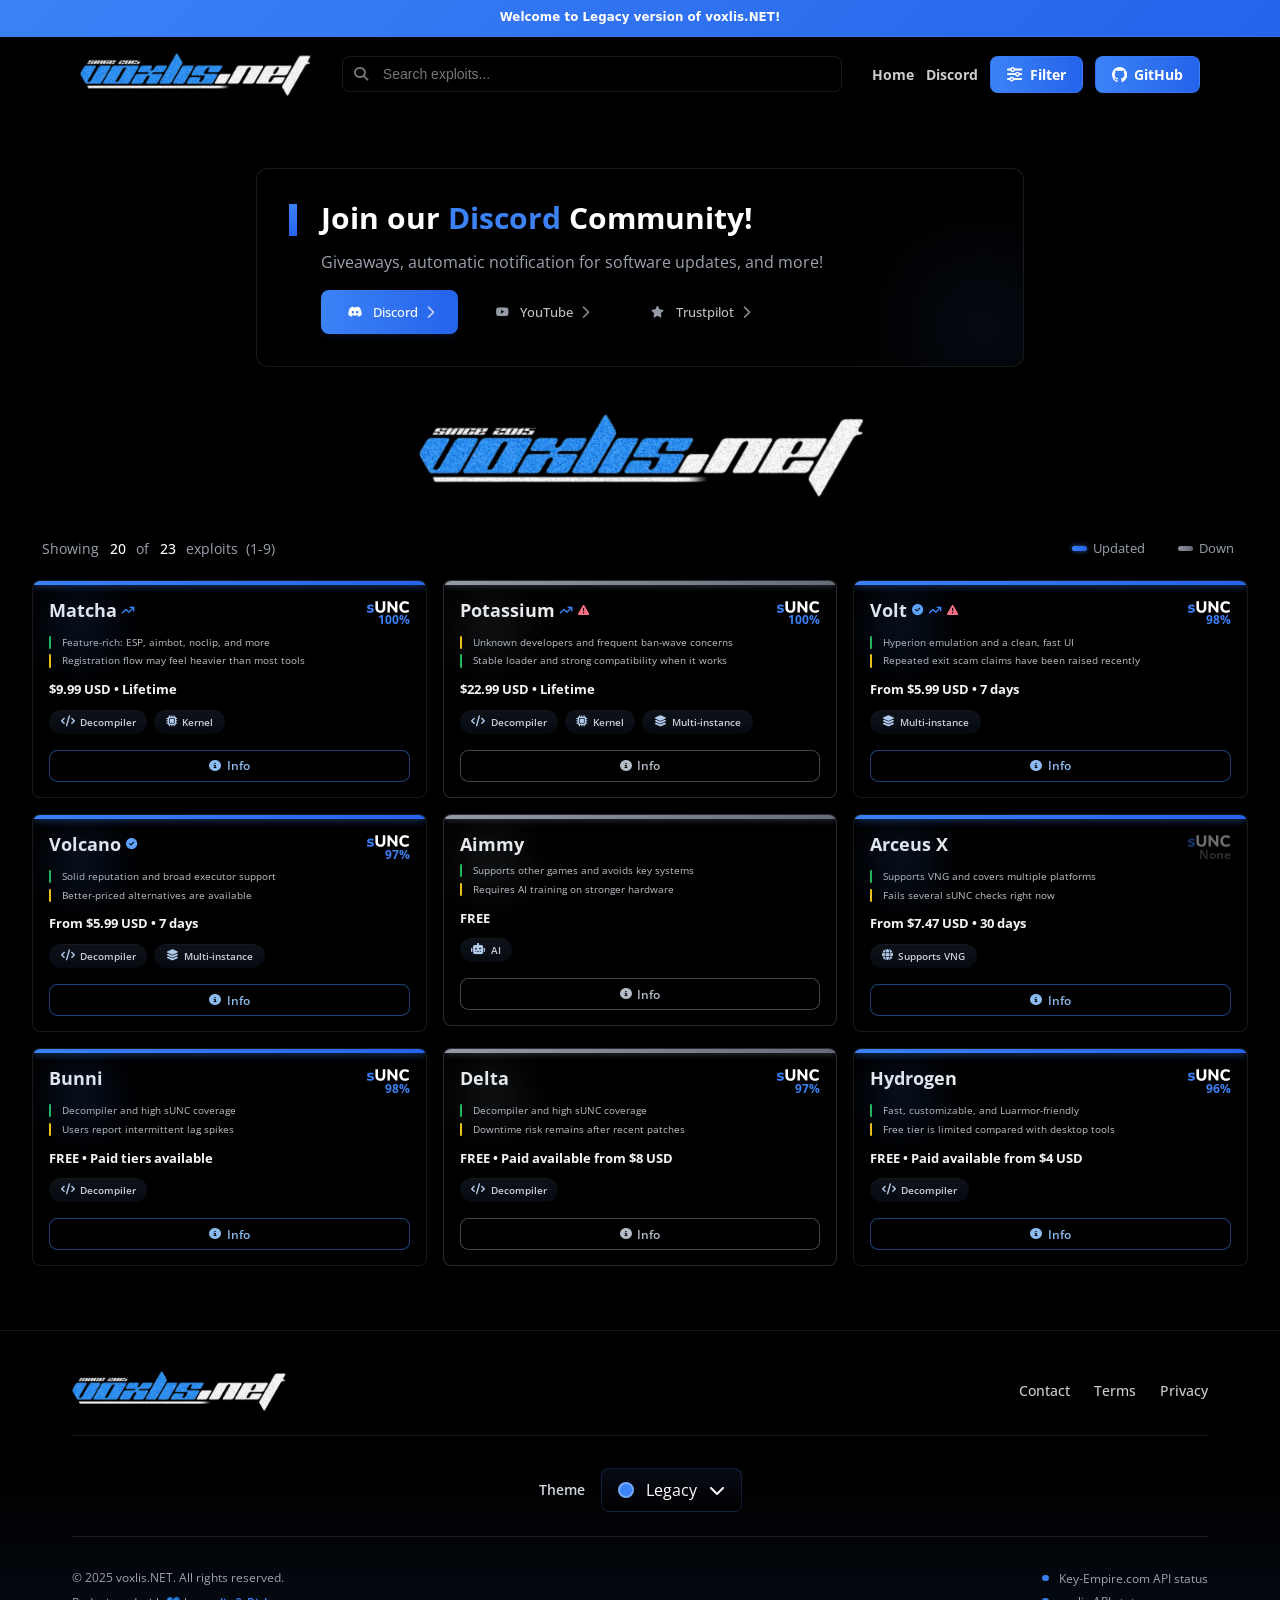
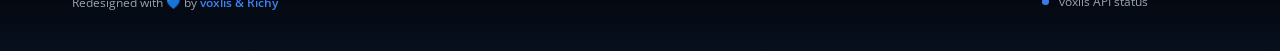
==== commit df1d3101: "too much to list for the changes" ====
--- a/index.html
+++ b/index.html
@@ -41,6 +41,7 @@
 
 <script src="src/components/navbar/navbar.js"></script>
 <script src="src/components/mobile-filter/mobile-filter.js"></script>
+<script src="src/shared/site-toast.js"></script>
 <script src="src/main.js"></script>
 
 </body>
--- a/global.css
+++ b/global.css
@@ -34,29 +34,34 @@
   --prim-rgb: 59, 130, 246;
   --bg-gradient: linear-gradient(to bottom, rgba(0, 0, 0, 0.4), transparent, rgba(0, 0, 0, 0.6));
   --warning-bg: linear-gradient(135deg, #3b82f6, #2563eb);
-  --bdg-b-color: rgba(59, 130, 246, 0.1);
-  --bdg-color: rgba(59, 130, 246, 0.3);
-  --srch-dflt: rgb(133, 133, 133);
-  --srch-dflt-dyn: light-dark(rgb(118, 118, 118), rgb(133, 133, 133));
+  --bdg-b-color: rgba(59, 130, 246, 0.1);
+  --bdg-color: rgba(59, 130, 246, 0.3);
+  --link-muted: rgba(255, 255, 255, 0.8);
+  --srch-dflt: rgb(133, 133, 133);
+  --srch-dflt-dyn: light-dark(rgb(118, 118, 118), rgb(133, 133, 133));
   --smooth-ease: cubic-bezier(0.65, 0, 0.35, 1);
   --smooth-duration: 0.45s;
-  --blur-overlay: 4px;
-  --blur-panel: 8px;
-  --blur-strong: 10px;
-  --blur-flash-start: 1px;
-  --blur-flash-end: 0.4px;
+  --blur-overlay: 0px;
+  --blur-panel: 0px;
+  --blur-strong: 0px;
+  --blur-flash-start: 0px;
+  --blur-flash-end: 0px;
   --rad: 0.5rem;
   --hdr-h: 4rem;
   --mob-panel-pad: 0.6rem;
   --mob-quick-gap: 0.55rem;
   --mob-quick-icon-size: 1.4rem;
   --mob-quick-icon-font: 1rem;
-  --mob-quick-solid-size: 2.25rem;
-  --mob-quick-solid-radius: 0.5rem;
-  --shd: 0 10px 25px rgba(0, 0, 0, 0.2);
-  --shd-hvr: 0 15px 30px rgba(0, 0, 0, 0.3);
-  --hero-width: 48rem;
-}
+  --mob-quick-solid-size: 2.25rem;
+  --mob-quick-solid-radius: 0.5rem;
+  --surface-control-bg: rgba(0, 0, 0, 0.5);
+  --surface-control-bg-hover: rgba(0, 0, 0, 0.7);
+  --surface-overlay-bg: rgba(0, 0, 0, 0.95);
+  --prim-glow-shadow: 0 0 0.45rem rgba(var(--prim-rgb), 0.7), 0 0 1rem rgba(var(--prim-rgb), 0.55);
+  --shd: 0 10px 25px rgba(0, 0, 0, 0.2);
+  --shd-hvr: 0 15px 30px rgba(0, 0, 0, 0.3);
+  --hero-width: 48rem;
+}
 
 * {
   box-sizing: border-box;
@@ -97,10 +102,48 @@
   background: #000000;
 }
 
-a {
-  color: inherit;
-  text-decoration: none;
-}
+a {
+  color: inherit;
+  text-decoration: none;
+}
+
+.nav-lnk,
+.footer-nav-link {
+  font-size: 0.875rem;
+  color: var(--link-muted);
+  white-space: nowrap;
+  transition: color var(--smooth-duration) var(--smooth-ease);
+}
+
+.nav-lnk:hover,
+.footer-nav-link:hover {
+  color: var(--fg);
+}
+
+.theme-dropdown-selected,
+.custom-dropdown-selected {
+  background-color: var(--surface-control-bg);
+  border: 1px solid var(--sec-bdr);
+  border-radius: var(--rad);
+  transition: all var(--smooth-duration) var(--smooth-ease);
+}
+
+.theme-dropdown-options,
+.custom-dropdown-options {
+  background-color: var(--surface-overlay-bg);
+  border: 1px solid var(--sec-bdr);
+  border-radius: var(--rad);
+}
+
+.hero-crd,
+.promo-card {
+  position: relative;
+  width: 100%;
+  border-radius: 0.75rem;
+  box-shadow: var(--shd);
+  overflow: hidden;
+  transition: all var(--smooth-duration) var(--smooth-ease);
+}
 
 button {
   cursor: pointer;
@@ -109,7 +152,8 @@
 
 .cntr {
   width: 100%;
-  max-width: clamp(300px, 95vw, 1800px);
+  max-width: min(100%, clamp(300px, 95vw, 1800px));
+  min-width: 0;
   margin: 0 auto;
   padding: 0 clamp(0.5rem, 5vw, 2rem);
 }
@@ -123,8 +167,109 @@
   width: 100%;
 }
 
-.infinite-scroll-chunk {
-  min-height: 72vh;
-  background: linear-gradient(to bottom, rgba(0, 0, 0, 0), rgba(var(--prim-rgb), 0.02));
-}
-
+.infinite-scroll-chunk {
+  min-height: 72vh;
+  background: linear-gradient(to bottom, rgba(0, 0, 0, 0), rgba(var(--prim-rgb), 0.02));
+}
+
+.site-toast-stack {
+  position: fixed;
+  right: clamp(0.8rem, 2vw, 1.25rem);
+  bottom: clamp(0.8rem, 2vw, 1.25rem);
+  z-index: 600;
+  display: grid;
+  gap: 0.75rem;
+  pointer-events: none;
+}
+
+.site-toast {
+  position: relative;
+  width: min(24rem, calc(100vw - 1.6rem));
+  padding: 0.9rem 1rem 0.95rem 1rem;
+  border: 1px solid rgba(var(--prim-rgb), 0.3);
+  border-radius: calc(var(--rad) + 0.15rem);
+  background:
+    radial-gradient(circle at top right, rgba(var(--prim-rgb), 0.14), transparent 46%),
+    linear-gradient(180deg, rgba(6, 12, 24, 0.96), rgba(0, 0, 0, 0.92));
+  box-shadow:
+    0 16px 34px rgba(0, 0, 0, 0.46),
+    0 0 1.2rem rgba(var(--prim-rgb), 0.18);
+  opacity: 0;
+  transform: translateY(14px);
+  transition:
+    opacity calc(var(--smooth-duration) * 0.7) var(--smooth-ease),
+    transform calc(var(--smooth-duration) * 0.7) var(--smooth-ease);
+  overflow: hidden;
+  pointer-events: auto;
+}
+
+.site-toast::before {
+  content: "";
+  position: absolute;
+  inset: 0 auto 0 0;
+  width: 3px;
+  background: var(--prim-grd);
+}
+
+.site-toast.is-visible {
+  opacity: 1;
+  transform: translateY(0);
+}
+
+.site-toast.is-leaving {
+  opacity: 0;
+  transform: translateY(10px);
+}
+
+.site-toast-head {
+  display: flex;
+  align-items: center;
+  gap: 0.65rem;
+  margin-bottom: 0.35rem;
+}
+
+.site-toast-icon {
+  display: inline-flex;
+  align-items: center;
+  justify-content: center;
+  width: 1.65rem;
+  height: 1.65rem;
+  border-radius: 999px;
+  background: rgba(var(--prim-rgb), 0.16);
+  color: var(--prim);
+  font-size: 0.8rem;
+  flex: 0 0 auto;
+}
+
+.site-toast-title {
+  margin: 0;
+  color: var(--fg);
+  font-size: 0.92rem;
+  font-weight: 700;
+  line-height: 1.2;
+}
+
+.site-toast-message {
+  margin: 0;
+  color: rgba(209, 213, 219, 0.92);
+  font-size: 0.84rem;
+  line-height: 1.45;
+  padding-left: 2.3rem;
+}
+
+@media (max-width: 640px) {
+  .site-toast-stack {
+    right: 0.6rem;
+    bottom: 0.6rem;
+    left: 0.6rem;
+  }
+
+  .site-toast {
+    width: 100%;
+  }
+
+  .site-toast-message {
+    padding-left: 0;
+  }
+}
+
--- a/src/components/navbar/navbar.css
+++ b/src/components/navbar/navbar.css
@@ -3,6 +3,7 @@
   top: 0;
   z-index: 50;
   background-color: #000;
+  border-bottom: 1px solid transparent;
   overflow: visible;
   padding: 5px 0;
   transition: padding var(--smooth-duration) var(--smooth-ease);
@@ -30,10 +31,10 @@
 
 .hdr.scrolled {
   background-color: #000;
-  border-bottom: 1px solid rgba(255, 255, 255, 0.05);
+  border-bottom-color: rgba(255, 255, 255, 0.05);
   top: 0 !important;
   z-index: 51;
-}
+}
 
 .hdr.scrolled::after {
   animation: hdr-scroll-flash 340ms ease-out 1;
@@ -42,15 +43,12 @@
 @keyframes hdr-scroll-flash {
   0% {
     opacity: 0;
-    filter: blur(var(--blur-flash-start));
   }
   35% {
     opacity: 1;
-    filter: blur(0);
   }
   100% {
     opacity: 0;
-    filter: blur(var(--blur-flash-end));
   }
 }
 
@@ -114,9 +112,14 @@
   pointer-events: none;
 }
 
-.srch-cntr:focus-within .srch-ico {
-  color: var(--prim);
-}
+.srch-cntr:focus-within .srch-ico,
+.srch-cntr.has-value .srch-ico,
+.mob-search-panel-field:focus-within .srch-ico,
+.mob-search-panel-field.has-value .srch-ico,
+.mob-srch-cntr:focus-within .srch-ico,
+.mob-srch-cntr.has-value .srch-ico {
+  color: var(--prim);
+}
 
 .srch-inp {
   width: 100%;
@@ -136,12 +139,15 @@
   color: var(--srch-dflt-dyn);
 }
 
-.srch-inp:focus {
-  outline: none;
-  border-color: var(--inp-color);
-  box-shadow: 0 0 0 2px var(--inp2-color);
-  background-color: rgba(0, 0, 0, 0.5);
-  color: var(--fg);
+.srch-inp:focus,
+.srch-cntr.has-value .srch-inp,
+.mob-search-panel-field.has-value .srch-inp,
+.mob-srch-cntr.has-value .srch-inp {
+  outline: none;
+  border-color: var(--inp-color);
+  box-shadow: 0 0 0 2px var(--inp2-color);
+  background-color: rgba(0, 0, 0, 0.5);
+  color: var(--fg);
 }
 
 .clr-srch-btn {
@@ -203,9 +209,6 @@
 }
 
 .nav-lnk {
-  font-size: 0.875rem;
-  font-weight: 500;
-  color: rgba(255, 255, 255, 0.8);
   transition:
     color var(--smooth-duration) var(--smooth-ease),
     width var(--smooth-duration) var(--smooth-ease),
@@ -213,11 +216,6 @@
     height var(--smooth-duration) var(--smooth-ease),
     padding var(--smooth-duration) var(--smooth-ease),
     gap var(--smooth-duration) var(--smooth-ease);
-  white-space: nowrap;
-}
-
-.nav-lnk:hover {
-  color: var(--fg);
 }
 
 .nav-btn {
@@ -246,7 +244,7 @@
 }
 
 .nav-btn:hover {
-  box-shadow: 0 0 0.45rem rgba(var(--prim-rgb), 0.7), 0 0 1rem rgba(var(--prim-rgb), 0.55);
+  box-shadow: var(--prim-glow-shadow);
 }
 
 .grd {
@@ -386,16 +384,16 @@
   box-shadow: none;
 }
 
-.mob-search-panel {
-  position: absolute;
-  top: 100%;
-  left: 0;
-  right: 0;
-  z-index: 59;
-  background: var(--bg);
-  border-bottom: 1px solid var(--sec-bdr);
-  padding: 0.55rem 0 0.7rem;
-}
+.mob-search-panel {
+  position: absolute;
+  top: 100%;
+  left: 0;
+  right: 0;
+  z-index: 59;
+  background: var(--bg);
+  border-bottom: 1px solid var(--sec-bdr);
+  padding: 0.55rem 0 0.7rem;
+}
 
 .mob-search-panel-cntr {
   width: 100%;
@@ -412,30 +410,30 @@
   color: var(--prim);
 }
 
-.mob-menu {
-  position: fixed;
-  top: var(--mob-menu-top, var(--hdr-h));
-  right: 0;
-  bottom: 0;
-  left: 0;
-  z-index: 60;
-  background: transparent;
-  backdrop-filter: none;
-  border-top: none;
-  overflow-y: auto;
-  padding-bottom: 0.75rem;
-}
-
-.mob-menu-cntr {
-  display: flex;
-  flex-direction: column;
-  gap: 0.9rem;
-  padding-top: 0.85rem;
-  padding-bottom: 0.95rem;
-  background: var(--bg);
-  border-bottom: 1px solid var(--sec-bdr);
-  box-shadow: 0 14px 28px rgba(0, 0, 0, 0.45);
-}
+.mob-menu {
+  position: fixed;
+  top: var(--mob-menu-top, var(--hdr-h));
+  right: 0;
+  bottom: 0;
+  left: 0;
+  z-index: 60;
+  background: transparent;
+  backdrop-filter: none;
+  border-top: none;
+  overflow-y: auto;
+  padding-bottom: 0.75rem;
+}
+
+.mob-menu-cntr {
+  display: flex;
+  flex-direction: column;
+  gap: 0.9rem;
+  padding-top: 0.85rem;
+  padding-bottom: 0.95rem;
+  background: var(--bg);
+  border-bottom: 1px solid var(--sec-bdr);
+  box-shadow: 0 14px 28px rgba(0, 0, 0, 0.45);
+}
 
 .mob-menu > .cntr.mob-menu-cntr {
   width: 100%;
@@ -517,15 +515,13 @@
   background: var(--warning-bg);
 }
 
-.warning-bar-content {
-  width: 100%;
-  max-width: clamp(300px, 95vw, 1800px);
-  margin: 0 auto;
-  padding: 0.63rem clamp(0.45rem, 4.5vw, 1.8rem);
-  display: flex;
-  align-items: center;
-  justify-content: center;
-}
+.warning-bar-content {
+  display: flex;
+  align-items: center;
+  justify-content: center;
+  padding-top: 0.63rem;
+  padding-bottom: 0.63rem;
+}
 
 .warning-bar-text {
   font-family: system-ui, -apple-system, "Segoe UI", Arial, sans-serif;
@@ -592,6 +588,11 @@
     --mob-panel-pad: 0.45rem;
   }
 
+  .warning-bar-content.cntr {
+    padding-left: clamp(0.65rem, 3.2vw, 1rem);
+    padding-right: clamp(0.65rem, 3.2vw, 1rem);
+  }
+
   .hdr .cntr {
     padding-left: clamp(0.65rem, 3.2vw, 1rem);
     padding-right: clamp(0.65rem, 3.2vw, 1rem);
@@ -631,14 +632,19 @@
 }
 
 @media (max-width: 420px) {
-  :root {
-    --mob-quick-gap: 0.3rem;
-    --mob-quick-icon-size: 1.22rem;
-    --mob-quick-icon-font: 0.85rem;
+  :root {
+    --mob-quick-gap: 0.3rem;
+    --mob-quick-icon-size: 1.22rem;
+    --mob-quick-icon-font: 0.85rem;
     --mob-quick-solid-size: 1.88rem;
     --mob-quick-solid-radius: 0.42rem;
   }
 
+  .warning-bar-content.cntr {
+    padding-left: clamp(0.5rem, 3vw, 0.75rem);
+    padding-right: clamp(0.5rem, 3vw, 0.75rem);
+  }
+
   .hdr .cntr {
     padding-left: clamp(0.5rem, 3vw, 0.75rem);
     padding-right: clamp(0.5rem, 3vw, 0.75rem);
--- a/src/components/mobile-filter/mobile-filter.css
+++ b/src/components/mobile-filter/mobile-filter.css
@@ -16,8 +16,16 @@
 .fltr-drwr-ovl {
   position: absolute;
   inset: 0;
-  background-color: rgba(0, 0, 0, 0.5);
-  backdrop-filter: blur(var(--blur-overlay));
+  background:
+    linear-gradient(
+      90deg,
+      rgba(0, 0, 0, 0.58) 0%,
+      rgba(0, 0, 0, 0.5) 56%,
+      rgba(0, 0, 0, 0.42) calc(100% - 460px),
+      rgba(0, 0, 0, 0.2) 100%
+    );
+  transition:
+    background var(--smooth-duration) var(--smooth-ease);
 }
 
 .fltr-drwr-cntnt {
@@ -28,12 +36,29 @@
   width: 100%;
   max-width: 400px;
   background: rgba(0, 0, 0, 0.95);
-  backdrop-filter: blur(var(--blur-panel));
   border-left: 1px solid var(--sec-bdr);
   display: flex;
   flex-direction: column;
+  box-shadow: -22px 0 36px rgba(0, 0, 0, 0.22);
   transform: translateX(100%);
   transition: transform var(--smooth-duration) var(--smooth-ease);
+}
+
+.fltr-drwr-cntnt::before {
+  content: "";
+  position: absolute;
+  top: 0;
+  bottom: 0;
+  left: -40px;
+  width: 40px;
+  pointer-events: none;
+  background: linear-gradient(
+    to left,
+    rgba(0, 0, 0, 0.72) 0%,
+    rgba(0, 0, 0, 0.4) 38%,
+    rgba(0, 0, 0, 0.14) 72%,
+    rgba(0, 0, 0, 0) 100%
+  );
 }
 
 .fltr-drwr.open .fltr-drwr-cntnt {
@@ -240,11 +265,7 @@
   align-items: center;
   justify-content: space-between;
   padding: 0.625rem 1rem;
-  background-color: rgba(0, 0, 0, 0.5);
-  border: 1px solid var(--sec-bdr);
-  border-radius: var(--rad);
   cursor: pointer;
-  transition: all var(--smooth-duration) var(--smooth-ease);
 }
 
 .custom-dropdown-selected:hover {
@@ -263,9 +284,6 @@
   overflow: hidden;
   margin-top: 5px;
   margin-bottom: 0;
-  border: 1px solid var(--sec-bdr);
-  border-radius: var(--rad);
-  background-color: rgba(0, 0, 0, 0.95);
   box-shadow: 0 10px 25px rgba(0, 0, 0, 0.5);
   transition: max-height var(--smooth-duration) var(--smooth-ease), opacity var(--smooth-duration) var(--smooth-ease), visibility var(--smooth-duration) var(--smooth-ease);
 }
@@ -317,7 +335,7 @@
 }
 
 .apply-fltrs-btn:hover {
-  box-shadow: 0 0 0.45rem rgba(var(--prim-rgb), 0.7), 0 0 1rem rgba(var(--prim-rgb), 0.55);
+  box-shadow: var(--prim-glow-shadow);
 }
 
 @media (max-width: 480px) {
--- a/src/components/layout/layout.css
+++ b/src/components/layout/layout.css
@@ -15,7 +15,7 @@
   min-width: 0;
 }
 
-@media (max-width: 1400px) {
+@media (max-width: 1540px) {
   .main-lyt {
     grid-template-columns: 250px 1fr;
   }
@@ -25,15 +25,22 @@
   }
 }
 
+@media (max-width: 1280px) {
+  .main-lyt {
+    grid-template-columns: 1fr;
+    gap: 1.25rem;
+  }
+
+  .layout-left {
+    display: none;
+  }
+}
+
 @media (max-width: 1024px) {
   .main-lyt {
     grid-template-columns: 1fr;
     gap: 1rem;
     padding: 1rem 1.875rem;
-  }
-
-  .layout-left {
-    display: none;
   }
 }
 
--- a/src/components/promo/promo.css
+++ b/src/components/promo/promo.css
@@ -4,18 +4,12 @@
 }
 
 .hero-crd {
-  position: relative;
-  width: 100%;
   max-width: var(--hero-width);
   margin: 0 auto;
-  border-radius: 0.75rem;
   border: 1px solid var(--crd-bdr);
   background-color: var(--crd-bg);
   backdrop-filter: blur(8px);
   padding: clamp(1.4rem, 3.2vw, 2rem);
-  box-shadow: var(--shd);
-  overflow: hidden;
-  transition: all var(--smooth-duration) var(--smooth-ease);
 }
 
 .hero-grd {
@@ -153,8 +147,12 @@
   color: rgba(156, 163, 175, 0.95);
 }
 
+.hero-btn-discord .hero-btn-ico {
+  background-color: transparent;
+}
+
 .hero-btn-discord:hover {
-  box-shadow: 0 0 0.45rem rgba(var(--prim-rgb), 0.7), 0 0 1rem rgba(var(--prim-rgb), 0.55);
+  box-shadow: var(--prim-glow-shadow);
 }
 
 .hero-btn-discord:hover .hero-btn-arr {
@@ -218,15 +216,100 @@
     padding: 1.5rem;
     max-width: 100%;
   }
-}
-
-@media (max-width: 480px) {
+
   .hero-btn-row {
-    gap: 0.5rem;
+    display: grid;
+    grid-template-columns: minmax(0, 1.15fr) minmax(0, 0.82fr) minmax(0, 0.98fr);
+    gap: 0.35rem;
+    align-items: stretch;
   }
 
   .hero-btn {
     width: 100%;
+    min-width: 0;
+    padding: 0.62rem 0.6rem;
+    font-size: 0.8rem;
     justify-content: center;
-  }
-}
+    white-space: nowrap;
+  }
+
+  .hero-btn-discord {
+    grid-column: auto;
+  }
+
+  .hero-btn-youtube,
+  .hero-btn-trustpilot {
+    min-width: 0;
+    padding: 0.62rem 0.42rem;
+    font-size: 0.76rem;
+  }
+
+  .hero-btn-ico {
+    width: 1rem;
+    height: 1rem;
+    margin-right: 0.28rem;
+    font-size: 0.66rem;
+  }
+
+  .hero-btn-youtube .hero-btn-ico,
+  .hero-btn-trustpilot .hero-btn-ico {
+    margin-right: 0.22rem;
+  }
+
+  .hero-btn-arr {
+    margin-left: 0.22rem;
+  }
+}
+
+@media (max-width: 430px) {
+  .hero-btn-row {
+    grid-template-columns: minmax(0, 1.2fr) repeat(2, 2.4rem);
+  }
+
+  .hero-btn-youtube,
+  .hero-btn-trustpilot {
+    padding-left: 0;
+    padding-right: 0;
+  }
+
+  .hero-btn-youtube .hero-btn-lbl,
+  .hero-btn-trustpilot .hero-btn-lbl,
+  .hero-btn-youtube .hero-btn-arr,
+  .hero-btn-trustpilot .hero-btn-arr {
+    display: none;
+  }
+
+  .hero-btn-youtube .hero-btn-ico,
+  .hero-btn-trustpilot .hero-btn-ico {
+    margin-right: 0;
+  }
+}
+
+@media (max-width: 380px) {
+  .hero-btn-row {
+    grid-template-columns: minmax(0, 1.08fr) repeat(2, 2.15rem);
+    gap: 0.28rem;
+  }
+
+  .hero-btn {
+    padding: 0.56rem 0.42rem;
+    font-size: 0.72rem;
+  }
+
+  .hero-btn-youtube,
+  .hero-btn-trustpilot {
+    padding: 0.56rem 0.3rem;
+    font-size: 0.7rem;
+  }
+
+  .hero-btn-ico {
+    width: 0.92rem;
+    height: 0.92rem;
+    font-size: 0.62rem;
+    margin-right: 0.18rem;
+  }
+
+  .hero-btn-arr {
+    margin-left: 0.18rem;
+  }
+}
--- a/src/components/featured/featured.css
+++ b/src/components/featured/featured.css
@@ -8,16 +8,9 @@
 }
 
 .promo-card {
-  position: relative;
-  width: 100%;
   max-width: 400px;
-  border-radius: 0.75rem;
-  overflow: hidden;
-  box-shadow: var(--shd);
   background-color: var(--crd-bg);
-  backdrop-filter: blur(var(--blur-panel));
   border: 1px solid var(--crd-bdr);
-  transition: all var(--smooth-duration) var(--smooth-ease);
   display: flex;
   flex-direction: column;
 }
--- a/src/components/cards/cards.css
+++ b/src/components/cards/cards.css
@@ -6,8 +6,11 @@
   display: flex;
   align-items: center;
   justify-content: space-between;
-  margin-bottom: 1.5rem;
+  margin-bottom: 0.9rem;
   position: relative;
+  transition:
+    gap var(--smooth-duration) var(--smooth-ease),
+    margin-bottom var(--smooth-duration) var(--smooth-ease);
 }
 
 .sts-txt {
@@ -17,6 +20,11 @@
   align-items: center;
   gap: 0.5rem;
   margin-left: 10px;
+  transition:
+    font-size var(--smooth-duration) var(--smooth-ease),
+    gap var(--smooth-duration) var(--smooth-ease),
+    margin-left var(--smooth-duration) var(--smooth-ease),
+    min-width var(--smooth-duration) var(--smooth-ease);
 }
 
 .fltrd-cnt,
@@ -26,12 +34,13 @@
   text-align: center;
   color: #fff;
   font-weight: 500;
-  transition: none !important;
+  transition: min-width var(--smooth-duration) var(--smooth-ease);
 }
 
 .page-info {
   color: var(--txt-mut);
   white-space: nowrap;
+  transition: font-size var(--smooth-duration) var(--smooth-ease);
 }
 
 .sts-legend {
@@ -42,6 +51,10 @@
   color: var(--txt-mut);
   font-size: 0.8rem;
   line-height: 1;
+  transition:
+    gap var(--smooth-duration) var(--smooth-ease),
+    margin-right var(--smooth-duration) var(--smooth-ease),
+    font-size var(--smooth-duration) var(--smooth-ease);
 }
 
 .sts-legend-item {
@@ -49,6 +62,9 @@
   align-items: center;
   gap: 0.35rem;
   padding: 10px;
+  transition:
+    gap var(--smooth-duration) var(--smooth-ease),
+    padding var(--smooth-duration) var(--smooth-ease);
 }
 
 .sts-legend-swatch {
@@ -56,6 +72,9 @@
   height: 0.3rem;
   border-radius: 999px;
   box-shadow: 0 0 0.3rem rgba(0, 0, 0, 0.35);
+  transition:
+    width var(--smooth-duration) var(--smooth-ease),
+    height var(--smooth-duration) var(--smooth-ease);
 }
 
 .sts-legend-swatch.updt {
@@ -71,8 +90,8 @@
   display: grid;
   grid-template-columns: repeat(3, minmax(0, 1fr));
   gap: 1rem;
-  align-items: stretch;
-  grid-auto-rows: 1fr;
+  align-items: start;
+  grid-auto-rows: auto;
 }
 
 .exploit-card-placeholder {
@@ -80,18 +99,16 @@
   border-radius: var(--rad);
   border: 1px solid var(--crd-bdr);
   background: rgba(0, 0, 0, 0.82);
-  backdrop-filter: blur(var(--blur-panel));
   overflow: hidden;
   transition: all var(--smooth-duration) var(--smooth-ease);
-  height: 420px;
-  min-height: 420px;
-  max-height: 420px;
+  height: auto;
+  min-height: 0;
+  max-height: none;
   display: flex;
   flex-direction: column;
-  height: 100%;
-  padding: 1.15rem 1.15rem 1rem;
+  padding: 1rem 1rem 0.92rem;
   box-shadow: var(--shd);
-  gap: 0.75rem;
+  gap: 0.55rem;
 }
 
 .exploit-card-placeholder::before {
@@ -108,16 +125,15 @@
 .exploit-card-placeholder::after {
   content: "";
   position: absolute;
-  inset: 0;
+  top: 0.55rem;
+  left: 0.55rem;
+  width: 4.8rem;
+  height: 4.8rem;
+  border-radius: 50%;
   pointer-events: none;
-  background: linear-gradient(
-    to bottom,
-    rgba(var(--prim-rgb), 0.22) 0%,
-    rgba(var(--prim-rgb), 0.12) 18%,
-    rgba(var(--prim-rgb), 0.06) 34%,
-    rgba(var(--prim-rgb), 0.02) 52%,
-    rgba(var(--prim-rgb), 0) 72%
-  );
+  background: radial-gradient(circle, rgba(var(--prim-rgb), 0.34) 0%, rgba(var(--prim-rgb), 0.16) 34%, rgba(var(--prim-rgb), 0) 72%);
+  filter: blur(1.35rem);
+  opacity: 0.95;
 }
 
 .exploit-card-placeholder.is-down {
@@ -130,38 +146,40 @@
 }
 
 .exploit-card-placeholder.is-down::after {
-  background: linear-gradient(
-    to bottom,
-    rgba(156, 163, 175, 0.2) 0%,
-    rgba(148, 163, 184, 0.1) 18%,
-    rgba(107, 114, 128, 0.05) 34%,
-    rgba(75, 85, 99, 0.02) 52%,
-    rgba(75, 85, 99, 0) 72%
-  );
+  background: radial-gradient(circle, rgba(148, 163, 184, 0.3) 0%, rgba(148, 163, 184, 0.14) 34%, rgba(148, 163, 184, 0) 72%);
+  opacity: 0.88;
 }
 
 .ph-head {
-  margin-top: 0.55rem;
+  margin-top: 0.28rem;
   display: flex;
   align-items: flex-start;
   justify-content: space-between;
-  gap: 0.5rem;
+  gap: 0.4rem;
+  order: 1;
+}
+
+.ph-head-main {
+  display: inline-flex;
+  align-items: center;
+  gap: 0.25rem;
+  min-width: 0;
 }
 
 .ph-title {
   margin: 0;
-  font-size: 1.58rem;
+  font-size: 1.12rem;
   font-weight: 700;
-  line-height: 1.15;
+  line-height: 1.1;
   color: rgba(248, 250, 252, 0.95);
   display: inline-flex;
   align-items: center;
-  gap: 0.45rem;
+  gap: 0.32rem;
 }
 
 .ph-title i {
-  font-size: 0.78rem;
-  color: #ff68d9;
+  font-size: 0.7rem;
+  color: var(--prim);
 }
 
 .ph-good-ico {
@@ -177,89 +195,91 @@
   flex-direction: column;
   align-items: flex-end;
   line-height: 1;
-  gap: 0.2rem;
-  margin-top: 0.1rem;
-}
-
-.ph-rating-ttl {
-  color: #d8b4fe;
-  font-size: 1rem;
-  font-weight: 800;
+  gap: 0.08rem;
+  margin-top: 0;
+  flex: 0 0 auto;
+}
+
+.ph-rating-logo {
+  display: block;
+  width: auto;
+  height: 0.76rem;
 }
 
 .ph-rating-val {
-  color: #c4b5fd;
-  font-size: 0.9rem;
+  color: var(--prim);
+  font-size: 0.76rem;
   font-weight: 700;
 }
 
-.ph-rating.is-none .ph-rating-ttl,
+.ph-rating.is-none .ph-rating-logo,
 .ph-rating.is-none .ph-rating-val {
   color: rgba(156, 163, 175, 0.6);
+  opacity: 0.42;
 }
 
 .ph-tags {
   display: flex;
   align-items: center;
-  gap: 0.5rem;
+  gap: 0.35rem;
+  flex-wrap: wrap;
+  order: 2;
 }
 
 .ph-tag {
   display: inline-flex;
   align-items: center;
   justify-content: center;
-  height: 1.55rem;
-  border-radius: 0.45rem;
-  border: 1px solid rgba(59, 130, 246, 0.45);
-  color: rgba(147, 197, 253, 0.95);
-  background: rgba(0, 0, 0, 0.45);
-  font-size: 0.73rem;
+  height: 1.35rem;
+  border-radius: 0.42rem;
+  border: 1px solid rgba(255, 255, 255, 0.14);
+  color: rgba(226, 232, 240, 0.92);
+  background: rgba(12, 16, 24, 0.92);
+  font-size: 0.62rem;
   font-weight: 700;
   letter-spacing: 0.03em;
 }
 
-.ph-tag.ph-icon {
-  width: 1.65rem;
-  border-color: rgba(59, 130, 246, 0.5);
-  background: rgba(37, 99, 235, 0.2);
-  font-size: 0.82rem;
-}
-
-.ph-tag.ph-icon.is-green {
-  border-color: rgba(34, 197, 94, 0.45);
-  background: rgba(34, 197, 94, 0.18);
-  color: rgba(134, 239, 172, 0.95);
-}
-
-.ph-tag.ph-icon.is-gray {
-  border-color: rgba(107, 114, 128, 0.5);
-  background: rgba(107, 114, 128, 0.18);
-  color: rgba(209, 213, 219, 0.95);
-}
-
-.ph-tag.ph-icon.is-amber {
-  border-color: rgba(217, 119, 6, 0.5);
-  background: rgba(217, 119, 6, 0.18);
-  color: rgba(251, 191, 36, 0.95);
+.ph-status-tag {
+  gap: 0.28rem;
+  padding: 0 0.52rem;
+}
+
+.ph-status-tag i {
+  font-size: 0.66rem;
+}
+
+.ph-status-tag.is-up {
+  border-color: rgba(34, 197, 94, 0.28);
+  background: rgba(20, 83, 45, 0.75);
+  color: rgba(134, 239, 172, 0.96);
+}
+
+.ph-status-tag.is-down {
+  border-color: rgba(148, 163, 184, 0.22);
+  background: rgba(30, 41, 59, 0.82);
+  color: rgba(203, 213, 225, 0.88);
 }
 
 .ph-tag.ph-type {
-  padding: 0 0.7rem;
+  padding: 0 0.62rem;
+  color: rgba(148, 163, 184, 0.9);
 }
 
 .ph-lines {
   display: grid;
-  gap: 0.52rem;
-  margin-top: 0.15rem;
+  gap: 0.34rem;
+  margin-top: 0.02rem;
+  order: 3;
 }
 
 .ph-line {
   margin: 0;
   position: relative;
-  padding-left: 0.95rem;
+  padding-left: 0.82rem;
   color: rgba(209, 213, 219, 0.9);
-  font-size: 0.72rem;
-  line-height: 1.4;
+  font-size: 0.62rem;
+  line-height: 1.34;
 }
 
 .ph-line::before {
@@ -268,70 +288,78 @@
   left: 0;
   top: 0;
   bottom: 0;
-  width: 3px;
+  width: 2px;
   border-radius: 999px;
 }
 
 .ph-line.good::before {
   background: rgba(34, 197, 94, 0.95);
-  box-shadow: 0 0 0.45rem rgba(34, 197, 94, 0.55);
 }
 
 .ph-line.warn::before {
   background: rgba(250, 204, 21, 0.95);
-  box-shadow: 0 0 0.45rem rgba(250, 204, 21, 0.52);
 }
 
 .ph-price {
-  margin: 0.35rem 0 0;
+  margin: 0.24rem 0 0;
   color: #f3f4f6;
-  font-size: 1rem;
+  font-size: 0.84rem;
   font-weight: 700;
+  order: 4;
 }
 
 .ph-chips {
   display: flex;
   flex-wrap: wrap;
   gap: 0.42rem;
-  margin-top: 0.1rem;
+  margin-top: 0.16rem;
+  order: 5;
 }
 
 .ph-chip {
   display: inline-flex;
   align-items: center;
-  gap: 0.3rem;
-  height: 1.5rem;
-  padding: 0 0.6rem;
+  gap: 0.34rem;
+  height: 1.52rem;
+  padding: 0 0.72rem;
   border-radius: 999px;
-  border: 1px solid rgba(255, 255, 255, 0.18);
-  background: rgba(0, 0, 0, 0.45);
-  color: rgba(209, 213, 219, 0.85);
-  font-size: 0.68rem;
+  border: none;
+  background:
+    linear-gradient(to bottom, rgba(255, 255, 255, 0.035), rgba(255, 255, 255, 0)),
+    rgba(6, 10, 18, 0.92);
+  color: rgba(226, 232, 240, 0.88);
+  font-size: 0.64rem;
   font-weight: 600;
+  box-shadow:
+    inset 0 1px 0 rgba(255, 255, 255, 0.03),
+    0 0 0.35rem rgba(0, 0, 0, 0.18);
+  white-space: nowrap;
 }
 
 .ph-chip i {
   font-size: 0.7rem;
+  color: rgba(191, 219, 254, 0.92);
 }
 
 .ph-info-btn {
-  margin-top: auto;
-  height: 2.2rem;
+  margin-top: 0.45rem;
+  height: 2rem;
   border-radius: 0.52rem;
   border: 1px solid rgba(var(--prim-rgb), 0.5);
   background: rgba(0, 0, 0, 0.35);
   color: rgba(147, 197, 253, 0.95);
-  font-size: 0.82rem;
+  font-size: 0.76rem;
   font-weight: 600;
   display: inline-flex;
   align-items: center;
   justify-content: center;
-  gap: 0.4rem;
+  gap: 0.34rem;
   width: 100%;
+  order: 6;
 }
 
 .ph-info-btn i {
-  font-size: 0.8rem;
+  font-size: 0.74rem;
 }
 
 .exploit-card-placeholder.is-down .ph-tag,
@@ -340,8 +368,8 @@
   color: rgba(203, 213, 225, 0.88);
 }
 
-.exploit-card-placeholder.is-down .ph-tag.ph-icon {
-  background: rgba(107, 114, 128, 0.15);
+.exploit-card-placeholder.is-down .ph-status-tag {
+  background: rgba(30, 41, 59, 0.82);
 }
 
 @media (max-width: 1024px) {
@@ -361,27 +389,32 @@
   }
 
   .sts-row {
-    flex-direction: column;
-    align-items: flex-start;
-    gap: 0.45rem;
-    margin-bottom: 1rem;
+    flex-direction: row;
+    align-items: center;
+    justify-content: space-between;
+    gap: 0.5rem;
+    margin-bottom: 0.7rem;
+    flex-wrap: nowrap;
   }
 
   .sts-txt {
     margin-left: 0;
-    gap: 0.35rem;
-    flex-wrap: wrap;
+    gap: 0.25rem;
+    flex-wrap: nowrap;
+    min-width: 0;
+    font-size: clamp(0.72rem, 2.6vw, 0.8rem);
   }
 
   .sts-legend {
     margin-right: 0;
-    gap: 0.6rem;
-    font-size: 0.75rem;
-    flex-wrap: wrap;
+    gap: 0.45rem;
+    font-size: clamp(0.66rem, 2.25vw, 0.74rem);
+    flex-wrap: nowrap;
+    flex: 0 0 auto;
   }
 
   .sts-legend-item {
-    padding: 6px 8px;
+    padding: 4px 6px;
   }
 
   .cards-grid {
@@ -390,36 +423,36 @@
   }
 
   .exploit-card-placeholder {
-    max-height: none;
     padding: 0.95rem 0.95rem 0.82rem;
   }
 
   .ph-title {
-    font-size: 1.42rem;
+    font-size: 1.08rem;
   }
 
   .ph-price {
-    font-size: 0.94rem;
+    font-size: 0.78rem;
   }
 }
 
 @media (max-width: 420px) {
   .sts-txt {
-    font-size: 0.8rem;
-    gap: 0.32rem;
+    font-size: 0.68rem;
+    gap: 0.2rem;
   }
 
   .sts-legend {
-    font-size: 0.7rem;
-    gap: 0.36rem;
+    font-size: 0.62rem;
+    gap: 0.25rem;
   }
 
   .sts-legend-item {
-    padding: 4px 6px;
+    padding: 2px 4px;
   }
 
   .sts-legend-swatch {
-    width: 0.8rem;
+    width: 0.65rem;
+    height: 0.24rem;
   }
 
   .cards-grid {
@@ -431,10 +464,25 @@
   }
 
   .ph-title {
-    font-size: 1.28rem;
+    font-size: 0.98rem;
   }
 
   .ph-line {
-    font-size: 0.7rem;
-  }
-}
+    font-size: 0.6rem;
+  }
+}
+
+@media (max-width: 360px) {
+  .sts-txt {
+    font-size: 0.62rem;
+  }
+
+  .sts-legend {
+    font-size: 0.58rem;
+  }
+
+  .fltrd-cnt,
+  .ttl-cnt {
+    min-width: 1.2em;
+  }
+}
--- a/src/components/footer/footer.css
+++ b/src/components/footer/footer.css
@@ -1,18 +1,16 @@
-﻿.footer-logo-img {
-  height: 40px;
-  width: auto;
-  display: block;
-}
-
-.theme-color-indicator,
-.social-icon:hover {
-  transition: all var(--smooth-duration) var(--smooth-ease);
-}
-
+﻿.footer-logo-img {
+  height: 40px;
+  width: auto;
+  display: block;
+}
+
+.theme-color-indicator {
+  transition: all var(--smooth-duration) var(--smooth-ease);
+}
+
 .site-footer {
   position: relative;
   background-color: var(--footer-bg);
-  backdrop-filter: blur(var(--blur-strong));
   border-top: 1px solid var(--footer-border);
   padding: 2.5rem 0;
   margin-top: auto;
@@ -43,7 +41,7 @@
   padding: 0 2rem;
   overflow: visible;
 }
-
+
 .footer-top {
   display: flex;
   justify-content: space-between;
@@ -52,45 +50,23 @@
   padding-bottom: 1.5rem;
   border-bottom: 1px solid var(--footer-border);
 }
-
-.footer-logo {
-  display: flex;
-  align-items: center;
-}
-
-.footer-nav {
-  display: flex;
-  gap: 1.5rem;
-}
-
-.footer-nav-link {
-  color: var(--footer-text);
-  font-size: 0.875rem;
-  font-weight: 500;
-  transition: all var(--smooth-duration) var(--smooth-ease);
-  position: relative;
-  font-family: "Open Sans", sans-serif;
-}
-
-.footer-nav-link::after {
-  content: "";
-  position: absolute;
-  bottom: -4px;
-  left: 0;
-  width: 0;
-  height: 2px;
-  background: var(--prim-grd);
-  transition: width 0.3s ease;
-}
-
-.footer-nav-link:hover {
-  color: var(--prim);
-}
-
-.footer-nav-link:hover::after {
-  width: 100%;
-}
-
+
+.footer-logo {
+  display: flex;
+  align-items: center;
+}
+
+.footer-nav {
+  display: flex;
+  gap: 1.5rem;
+}
+
+.footer-nav-link {
+  font-weight: 500;
+  position: relative;
+  font-family: "Open Sans", sans-serif;
+}
+
 .footer-middle {
   display: flex;
   justify-content: center;
@@ -99,235 +75,240 @@
   border-bottom: 1px solid var(--footer-border);
   overflow: visible;
 }
-
-.theme-switcher {
-  display: flex;
-  align-items: center;
-  gap: 1rem;
-}
-
-.theme-switcher-label {
-  font-size: 0.875rem;
-  font-weight: 600;
-  color: var(--footer-text);
-}
-
+
+.theme-switcher {
+  display: flex;
+  align-items: center;
+  gap: 1rem;
+}
+
+.theme-switcher-label {
+  font-size: 0.875rem;
+  font-weight: 600;
+  color: var(--footer-text);
+}
+
 .theme-dropdown {
   position: relative;
-  width: 200px;
+  width: fit-content;
+  min-width: max-content;
   z-index: 200;
   isolation: isolate;
 }
-
-.theme-dropdown-selected {
-  display: flex;
-  align-items: center;
-  gap: 0.75rem;
-  padding: 0.625rem 1rem;
-  background-color: rgba(0, 0, 0, 0.5);
-  border: 1px solid var(--sec-bdr);
-  border-radius: var(--rad);
-  color: white;
-  cursor: pointer;
-  transition: all var(--smooth-duration) var(--smooth-ease);
-}
-
-.theme-dropdown-selected:hover {
-  background-color: rgba(0, 0, 0, 0.7);
-  border-color: var(--prim);
-}
-
-.theme-color-indicator {
-  width: 1rem;
-  height: 1rem;
-  border-radius: 50%;
-  border: 2px solid rgba(255, 255, 255, 0.3);
-  transition: background-color var(--smooth-duration) var(--smooth-ease);
-}
-
-.theme-color-indicator.red {
-  background-color: #ef4444;
-}
-
-.theme-color-indicator.blue {
-  background-color: #3b82f6;
-}
-
-.theme-color-indicator.purple {
-  background-color: #8b5cf6;
-}
-
-.theme-color-indicator.green {
-  background-color: #10b981;
-}
-
-.theme-color-indicator.orange {
-  background-color: #f59e0b;
-}
-
-.heartRainCanvas {
-  z-index: 9999;
-}
-
-.theme-color-indicator.black {
-  background-color: #ffffff;
-  border: 2px solid #333333;
-}
-
+
+.theme-dropdown-selected {
+  display: flex;
+  align-items: center;
+  gap: 0.75rem;
+  padding: 0.625rem 1rem;
+  color: white;
+  cursor: pointer;
+  white-space: nowrap;
+}
+
+.theme-dropdown-selected:hover {
+  background-color: var(--surface-control-bg-hover);
+  border-color: var(--prim);
+}
+
+.theme-dropdown.theme-dropdown-disabled .theme-dropdown-selected {
+  border-color: rgba(var(--prim-rgb), 0.22);
+  background: linear-gradient(180deg, rgba(8, 12, 22, 0.92), rgba(0, 0, 0, 0.82));
+}
+
+.theme-dropdown.theme-dropdown-disabled .theme-dropdown-selected:hover {
+  background: linear-gradient(180deg, rgba(8, 12, 22, 0.92), rgba(0, 0, 0, 0.82));
+  border-color: rgba(var(--prim-rgb), 0.22);
+}
+
+.theme-dropdown.theme-dropdown-disabled .theme-dropdown-selected:active {
+  transform: translateY(1px);
+  border-color: rgba(var(--prim-rgb), 0.45);
+}
+
+.theme-dropdown.theme-dropdown-disabled .theme-dropdown-options {
+  display: none !important;
+}
+
+.theme-color-indicator {
+  width: 1rem;
+  height: 1rem;
+  border-radius: 50%;
+  border: 2px solid rgba(255, 255, 255, 0.3);
+  transition: background-color var(--smooth-duration) var(--smooth-ease);
+}
+
+.theme-color-indicator.red {
+  background-color: #ef4444;
+}
+
+.theme-color-indicator.blue {
+  background-color: #3b82f6;
+}
+
+.theme-color-indicator.purple {
+  background-color: #8b5cf6;
+}
+
+.theme-color-indicator.green {
+  background-color: #10b981;
+}
+
+.theme-color-indicator.orange {
+  background-color: #f59e0b;
+}
+
+.heartRainCanvas {
+  z-index: 9999;
+}
+
+.theme-color-indicator.black {
+  background-color: #ffffff;
+  border: 2px solid #333333;
+}
+
 .theme-dropdown-options {
   position: absolute;
   bottom: calc(100% + 0.5rem);
   left: 0;
+  width: max-content;
+  min-width: 100%;
+  z-index: 210;
+  overflow: hidden;
+  max-height: 0;
+  opacity: 0;
+  transition: max-height var(--smooth-duration) var(--smooth-ease), opacity var(--smooth-duration) var(--smooth-ease);
+  box-shadow: 0 -10px 25px rgba(0, 0, 0, 0.3);
+}
+
+.theme-dropdown.active .theme-dropdown-options {
+  max-height: 300px;
+  opacity: 1;
+}
+
+.theme-dropdown-option {
+  display: flex;
+  align-items: center;
+  gap: 0.75rem;
+  padding: 0.75rem 1rem;
+  cursor: pointer;
+  transition: all var(--smooth-duration) var(--smooth-ease);
+}
+
+.theme-dropdown-option:hover {
+  background-color: rgba(255, 255, 255, 0.1);
+}
+
+.theme-dropdown-option.selected {
+  background-color: rgba(255, 255, 255, 0.05);
+}
+
+.footer-bottom {
+  display: flex;
+  justify-content: space-between;
+  align-items: center;
+  position: relative;
+  padding-bottom: 0;
+}
+
+.footer-info {
+  display: flex;
+  flex-direction: column;
+  gap: 0.5rem;
+}
+
+.copyright,
+.credits,
+.theme-credit {
+  font-size: 0.75rem;
+  color: var(--footer-muted);
+}
+
+.designer-credit {
+  color: var(--prim);
+  font-weight: 600;
+}
+
+.footer-status {
+  display: grid;
+  width: max-content;
+  justify-items: stretch;
+  gap: 0.4rem;
+}
+
+.status-item {
+  display: grid;
+  grid-template-columns: 0.4rem max-content;
+  align-items: center;
+  column-gap: 0.65rem;
   width: 100%;
-  background-color: rgba(0, 0, 0, 0.95);
-  border: 1px solid var(--sec-bdr);
-  border-radius: var(--rad);
-  z-index: 210;
-  overflow: hidden;
-  max-height: 0;
-  opacity: 0;
-  transition: max-height var(--smooth-duration) var(--smooth-ease), opacity var(--smooth-duration) var(--smooth-ease);
-  box-shadow: 0 -10px 25px rgba(0, 0, 0, 0.3);
-}
-
-.theme-dropdown.active .theme-dropdown-options {
-  max-height: 300px;
-  opacity: 1;
-}
-
-.theme-dropdown-option {
-  display: flex;
-  align-items: center;
-  gap: 0.75rem;
-  padding: 0.75rem 1rem;
-  cursor: pointer;
-  transition: all var(--smooth-duration) var(--smooth-ease);
-}
-
-.theme-dropdown-option:hover {
-  background-color: rgba(255, 255, 255, 0.1);
-}
-
-.theme-dropdown-option.selected {
-  background-color: rgba(255, 255, 255, 0.05);
-}
-
-.footer-bottom {
-  display: flex;
-  justify-content: space-between;
-  align-items: center;
-  position: relative;
-  padding-bottom: 0;
-}
-
-.footer-info {
-  display: flex;
-  flex-direction: column;
-  gap: 0.5rem;
-}
-
-.copyright,
-.credits,
-.theme-credit {
-  font-size: 0.75rem;
-  color: var(--footer-muted);
-}
-
-.designer-credit {
-  color: var(--prim);
-  font-weight: 600;
-}
-
-.footer-social {
-  display: flex;
-  gap: 1rem;
-}
-
-.social-icon {
-  display: flex;
-  align-items: center;
-  justify-content: center;
-  width: 2.5rem;
-  height: 2.5rem;
-  border-radius: 50%;
-  background-color: rgba(0, 0, 0, 0.5);
-  border: 1px solid rgba(255, 255, 255, 0.1);
-  color: var(--footer-text);
-  font-size: 1.25rem;
-  transition: all var(--smooth-duration) var(--smooth-ease);
-}
-
-.social-icon:hover {
-  background-color: var(--social-hover);
-  border-color: var(--social-hover);
-  color: white;
-  transform: translateY(-3px) scale(1.1);
-  box-shadow: 0 10px 15px -3px rgba(var(--prim-rgb), 0.2);
-}
-
-@media (max-width: 768px) {
-  .footer-top {
-    flex-direction: column;
-    gap: 1.5rem;
-    text-align: center;
-  }
-
-  .footer-bottom {
-    flex-direction: column;
-    gap: 1.5rem;
-    text-align: center;
-  }
-
-  .footer-info {
-    order: 2;
-  }
-
-  .footer-social {
-    order: 1;
-  }
-}
-
-@media (max-width: 768px) {
-  .loading-logo-img {
-    height: 40px;
-  }
-
-  .footer-logo-img {
-    height: 32px;
-  }
-}
-
-
-.theme-dropdown-selected {
-  position: relative;
-}
-
-.theme-switcher {
-  display: flex;
-  align-items: center;
-  gap: 1rem;
-  position: relative;
-  width: 100%;
-  justify-content: center;
-}
-
-.theme-cat {
-  position: absolute;
-  right: -0.0001px;
-  top: 50%;
-  transform: translateY(-50%);
-  cursor: pointer;
-  animation: wiggle 2s ease-in-out infinite;
-}
-
-.cat-image {
-  width: 40px;
-  height: 40px;
-  transition: transform 0.3s ease;
-}
-
-.theme-cat:hover .cat-image {
-  transform: scale(1.1);
-}
-
-
+  color: var(--footer-text);
+}
+
+.status-dot {
+  width: 0.4rem;
+  height: 0.4rem;
+  border-radius: 50%;
+  flex: 0 0 auto;
+}
+
+.status-dot-muted {
+  color: rgba(148, 163, 184, 0.9);
+  background: rgba(148, 163, 184, 0.9);
+}
+
+.status-dot-live {
+  color: rgba(var(--prim-rgb), 0.95);
+  background: rgba(var(--prim-rgb), 0.95);
+}
+
+.status-label {
+  font-size: 0.75rem;
+  font-weight: 400;
+  letter-spacing: 0;
+  white-space: nowrap;
+  color: var(--footer-muted);
+}
+
+@media (max-width: 768px) {
+  .footer-top {
+    flex-direction: column;
+    gap: 1.5rem;
+    text-align: center;
+  }
+
+  .footer-bottom {
+    flex-direction: column;
+    gap: 1.5rem;
+    text-align: center;
+  }
+
+  .footer-info {
+    order: 2;
+  }
+
+  .footer-status {
+    order: 1;
+    width: auto;
+    justify-items: center;
+    text-align: center;
+  }
+
+  .status-item {
+    width: auto;
+  }
+
+  .theme-switcher-label {
+    display: none;
+  }
+}
+
+@media (max-width: 768px) {
+  .loading-logo-img {
+    height: 40px;
+  }
+
+  .footer-logo-img {
+    height: 32px;
+  }
+}
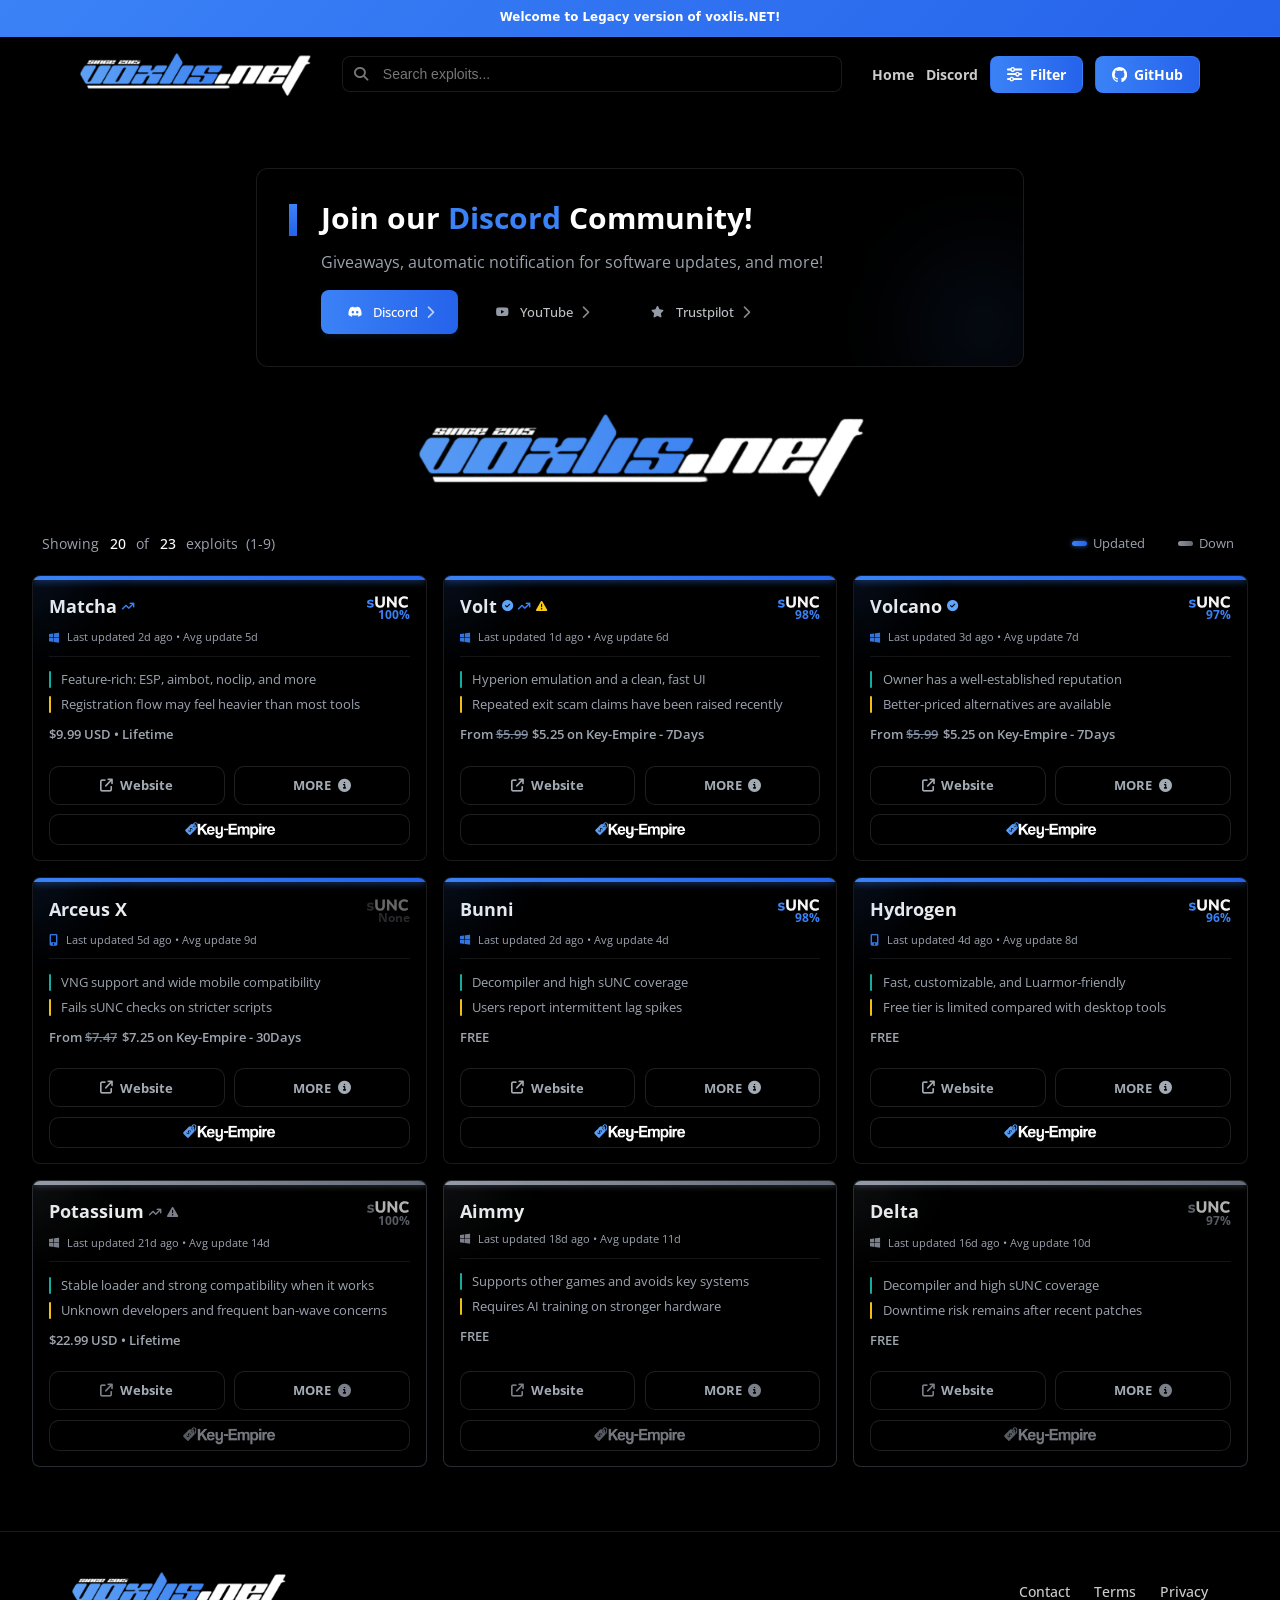
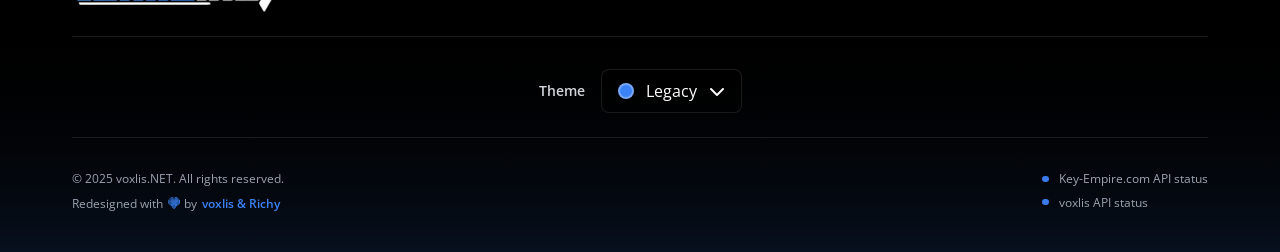
==== commit 58752d5d: "Add files via upload" ====
--- a/index.html
+++ b/index.html
@@ -41,6 +41,8 @@
 
 <script src="src/components/navbar/navbar.js"></script>
 <script src="src/components/mobile-filter/mobile-filter.js"></script>
+<script src="src/components/featured/featured.js"></script>
+<script src="src/components/footer/footer.js"></script>
 <script src="src/shared/site-toast.js"></script>
 <script src="src/main.js"></script>
 
--- a/global.css
+++ b/global.css
@@ -1,6 +1,6 @@
 @import url("https://fonts.googleapis.com/css2?family=Open+Sans:wght@600;700&display=swap");
 
-:root {
+:root {
   --bg: #000000;
   --fg: #ffffff;
   --crd-bg: rgba(0, 0, 0, 0.4);
@@ -58,14 +58,580 @@
   --surface-control-bg-hover: rgba(0, 0, 0, 0.7);
   --surface-overlay-bg: rgba(0, 0, 0, 0.95);
   --prim-glow-shadow: 0 0 0.45rem rgba(var(--prim-rgb), 0.7), 0 0 1rem rgba(var(--prim-rgb), 0.55);
+  --featured-overlay-fill: linear-gradient(90deg, #60a5fa 0%, #3b82f6 46%, #ffffff 100%);
+  --featured-overlay-opacity: 0.98;
+  --banner-overlay-fill: linear-gradient(90deg, #60a5fa 0%, #3b82f6 70%, #2563eb 100%);
+  --banner-overlay-opacity: 0.98;
+  --header-overlay-fill: linear-gradient(90deg, #60a5fa 0%, #3b82f6 70%, #2563eb 100%);
+  --header-overlay-opacity: 0.98;
   --shd: 0 10px 25px rgba(0, 0, 0, 0.2);
   --shd-hvr: 0 15px 30px rgba(0, 0, 0, 0.3);
   --hero-width: 48rem;
 }
-
-* {
-  box-sizing: border-box;
-}
+
+:root[data-theme="blue"] {
+  --crd-hvr: rgba(59, 130, 246, 0.2);
+  --prim: #3b82f6;
+  --prim-hvr: #2563eb;
+  --prim-grd: linear-gradient(to right, #3b82f6, #2563eb);
+  --prim-glw: rgba(59, 130, 246, 0.5);
+  --sec-hvr: rgba(59, 130, 246, 0.1);
+  --sec-hvr-bdr: rgba(59, 130, 246, 0.5);
+  --theme-color: #3b82f6;
+  --social-hover: #3b82f6;
+  --card-hover: #3b82f6;
+  --ad-color: #3b82f6;
+  --ad2-color: #3b82f6;
+  --ad3-color: linear-gradient(90deg, #3b82f6, #2563eb);
+  --inp-color: #3b82f6;
+  --inp2-color: rgba(59, 130, 246, 0.5);
+  --lbl-color: #3b82f6;
+  --checkbx-color: rgba(59, 130, 246, 0.1);
+  --checkbx2-color: rgba(59, 130, 246, 0.3);
+  --prim-rgb: 59, 130, 246;
+  --warning-bg: linear-gradient(135deg, #3b82f6, #2563eb);
+  --bdg-b-color: rgba(59, 130, 246, 0.1);
+  --bdg-color: rgba(59, 130, 246, 0.3);
+  --featured-overlay-fill: linear-gradient(90deg, #60a5fa 0%, #3b82f6 46%, #ffffff 100%);
+  --banner-overlay-fill: linear-gradient(90deg, #60a5fa 0%, #3b82f6 70%, #2563eb 100%);
+  --header-overlay-fill: linear-gradient(90deg, #60a5fa 0%, #3b82f6 70%, #2563eb 100%);
+}
+
+:root[data-theme="red"] {
+  --crd-hvr: rgba(239, 68, 68, 0.2);
+  --prim: #ef4444;
+  --prim-hvr: #dc2626;
+  --prim-grd: linear-gradient(to right, #ef4444, #dc2626);
+  --prim-glw: rgba(239, 68, 68, 0.5);
+  --sec-hvr: rgba(239, 68, 68, 0.1);
+  --sec-hvr-bdr: rgba(239, 68, 68, 0.5);
+  --theme-color: #ef4444;
+  --social-hover: #ef4444;
+  --card-hover: #ef4444;
+  --ad-color: #ef4444;
+  --ad2-color: #ef4444;
+  --ad3-color: linear-gradient(90deg, #ef4444, #dc2626);
+  --inp-color: #ef4444;
+  --inp2-color: rgba(239, 68, 68, 0.5);
+  --lbl-color: #ef4444;
+  --checkbx-color: rgba(239, 68, 68, 0.1);
+  --checkbx2-color: rgba(239, 68, 68, 0.3);
+  --prim-rgb: 239, 68, 68;
+  --warning-bg: linear-gradient(135deg, #ef4444, #dc2626);
+  --bdg-b-color: rgba(239, 68, 68, 0.1);
+  --bdg-color: rgba(239, 68, 68, 0.3);
+  --featured-overlay-fill: linear-gradient(90deg, #f87171 0%, #ef4444 46%, #ffffff 100%);
+  --banner-overlay-fill: linear-gradient(90deg, #f87171 0%, #ef4444 70%, #dc2626 100%);
+  --header-overlay-fill: linear-gradient(90deg, #f87171 0%, #ef4444 70%, #dc2626 100%);
+}
+
+:root[data-theme="purple"] {
+  --crd-hvr: rgba(139, 92, 246, 0.2);
+  --prim: #8b5cf6;
+  --prim-hvr: #7c3aed;
+  --prim-grd: linear-gradient(to right, #8b5cf6, #7c3aed);
+  --prim-glw: rgba(139, 92, 246, 0.5);
+  --sec-hvr: rgba(139, 92, 246, 0.1);
+  --sec-hvr-bdr: rgba(139, 92, 246, 0.5);
+  --theme-color: #8b5cf6;
+  --social-hover: #8b5cf6;
+  --card-hover: #8b5cf6;
+  --ad-color: #8b5cf6;
+  --ad2-color: #8b5cf6;
+  --ad3-color: linear-gradient(90deg, #8b5cf6, #7c3aed);
+  --inp-color: #8b5cf6;
+  --inp2-color: rgba(139, 92, 246, 0.5);
+  --lbl-color: #8b5cf6;
+  --checkbx-color: rgba(139, 92, 246, 0.1);
+  --checkbx2-color: rgba(139, 92, 246, 0.3);
+  --prim-rgb: 139, 92, 246;
+  --warning-bg: linear-gradient(135deg, #8b5cf6, #7c3aed);
+  --bdg-b-color: rgba(139, 92, 246, 0.1);
+  --bdg-color: rgba(139, 92, 246, 0.3);
+  --featured-overlay-fill: linear-gradient(90deg, #a78bfa 0%, #8b5cf6 46%, #ffffff 100%);
+  --banner-overlay-fill: linear-gradient(90deg, #c4b5fd 0%, #8b5cf6 70%, #7c3aed 100%);
+  --header-overlay-fill: linear-gradient(90deg, #c4b5fd 0%, #8b5cf6 70%, #7c3aed 100%);
+}
+
+:root[data-theme="green"] {
+  --crd-hvr: rgba(16, 185, 129, 0.2);
+  --prim: #10b981;
+  --prim-hvr: #059669;
+  --prim-grd: linear-gradient(to right, #10b981, #059669);
+  --prim-glw: rgba(16, 185, 129, 0.5);
+  --sec-hvr: rgba(16, 185, 129, 0.1);
+  --sec-hvr-bdr: rgba(16, 185, 129, 0.5);
+  --theme-color: #10b981;
+  --social-hover: #10b981;
+  --card-hover: #10b981;
+  --ad-color: #10b981;
+  --ad2-color: #10b981;
+  --ad3-color: linear-gradient(90deg, #10b981, #059669);
+  --inp-color: #10b981;
+  --inp2-color: rgba(16, 185, 129, 0.5);
+  --lbl-color: #10b981;
+  --checkbx-color: rgba(16, 185, 129, 0.1);
+  --checkbx2-color: rgba(16, 185, 129, 0.3);
+  --prim-rgb: 16, 185, 129;
+  --warning-bg: linear-gradient(135deg, #10b981, #059669);
+  --bdg-b-color: rgba(16, 185, 129, 0.1);
+  --bdg-color: rgba(16, 185, 129, 0.3);
+  --featured-overlay-fill: linear-gradient(90deg, #34d399 0%, #10b981 46%, #ffffff 100%);
+  --banner-overlay-fill: linear-gradient(90deg, #6ee7b7 0%, #10b981 70%, #059669 100%);
+  --header-overlay-fill: linear-gradient(90deg, #6ee7b7 0%, #10b981 70%, #059669 100%);
+}
+
+:root[data-theme="orange"] {
+  --crd-hvr: rgba(245, 158, 11, 0.2);
+  --prim: #f59e0b;
+  --prim-hvr: #d97706;
+  --prim-grd: linear-gradient(to right, #f59e0b, #d97706);
+  --prim-glw: rgba(245, 158, 11, 0.5);
+  --sec-hvr: rgba(245, 158, 11, 0.1);
+  --sec-hvr-bdr: rgba(245, 158, 11, 0.5);
+  --theme-color: #f59e0b;
+  --social-hover: #f59e0b;
+  --card-hover: #f59e0b;
+  --ad-color: #f59e0b;
+  --ad2-color: #f59e0b;
+  --ad3-color: linear-gradient(90deg, #f59e0b, #d97706);
+  --inp-color: #f59e0b;
+  --inp2-color: rgba(245, 158, 11, 0.5);
+  --lbl-color: #f59e0b;
+  --checkbx-color: rgba(245, 158, 11, 0.1);
+  --checkbx2-color: rgba(245, 158, 11, 0.3);
+  --prim-rgb: 245, 158, 11;
+  --warning-bg: linear-gradient(135deg, #f59e0b, #d97706);
+  --bdg-b-color: rgba(245, 158, 11, 0.1);
+  --bdg-color: rgba(245, 158, 11, 0.3);
+  --featured-overlay-fill: linear-gradient(90deg, #fbbf24 0%, #f59e0b 46%, #ffffff 100%);
+  --banner-overlay-fill: linear-gradient(90deg, #fcd34d 0%, #f59e0b 70%, #d97706 100%);
+  --header-overlay-fill: linear-gradient(90deg, #fcd34d 0%, #f59e0b 70%, #d97706 100%);
+}
+
+:root[data-theme="cyan"] {
+  --crd-hvr: rgba(6, 182, 212, 0.2);
+  --prim: #06b6d4;
+  --prim-hvr: #0891b2;
+  --prim-grd: linear-gradient(to right, #06b6d4, #0891b2);
+  --prim-glw: rgba(6, 182, 212, 0.5);
+  --sec-hvr: rgba(6, 182, 212, 0.1);
+  --sec-hvr-bdr: rgba(6, 182, 212, 0.5);
+  --theme-color: #06b6d4;
+  --social-hover: #06b6d4;
+  --card-hover: #06b6d4;
+  --ad-color: #06b6d4;
+  --ad2-color: #06b6d4;
+  --ad3-color: linear-gradient(90deg, #06b6d4, #0891b2);
+  --inp-color: #06b6d4;
+  --inp2-color: rgba(6, 182, 212, 0.5);
+  --lbl-color: #06b6d4;
+  --checkbx-color: rgba(6, 182, 212, 0.1);
+  --checkbx2-color: rgba(6, 182, 212, 0.3);
+  --prim-rgb: 6, 182, 212;
+  --warning-bg: linear-gradient(135deg, #06b6d4, #0891b2);
+  --bdg-b-color: rgba(6, 182, 212, 0.1);
+  --bdg-color: rgba(6, 182, 212, 0.3);
+  --featured-overlay-fill: linear-gradient(90deg, #67e8f9 0%, #06b6d4 46%, #ffffff 100%);
+  --banner-overlay-fill: linear-gradient(90deg, #67e8f9 0%, #06b6d4 70%, #0891b2 100%);
+  --header-overlay-fill: linear-gradient(90deg, #67e8f9 0%, #06b6d4 70%, #0891b2 100%);
+}
+
+:root[data-theme="teal"] {
+  --crd-hvr: rgba(20, 184, 166, 0.2);
+  --prim: #14b8a6;
+  --prim-hvr: #0f766e;
+  --prim-grd: linear-gradient(to right, #14b8a6, #0f766e);
+  --prim-glw: rgba(20, 184, 166, 0.5);
+  --sec-hvr: rgba(20, 184, 166, 0.1);
+  --sec-hvr-bdr: rgba(20, 184, 166, 0.5);
+  --theme-color: #14b8a6;
+  --social-hover: #14b8a6;
+  --card-hover: #14b8a6;
+  --ad-color: #14b8a6;
+  --ad2-color: #14b8a6;
+  --ad3-color: linear-gradient(90deg, #14b8a6, #0f766e);
+  --inp-color: #14b8a6;
+  --inp2-color: rgba(20, 184, 166, 0.5);
+  --lbl-color: #14b8a6;
+  --checkbx-color: rgba(20, 184, 166, 0.1);
+  --checkbx2-color: rgba(20, 184, 166, 0.3);
+  --prim-rgb: 20, 184, 166;
+  --warning-bg: linear-gradient(135deg, #14b8a6, #0f766e);
+  --bdg-b-color: rgba(20, 184, 166, 0.1);
+  --bdg-color: rgba(20, 184, 166, 0.3);
+  --featured-overlay-fill: linear-gradient(90deg, #5eead4 0%, #14b8a6 46%, #ffffff 100%);
+  --banner-overlay-fill: linear-gradient(90deg, #99f6e4 0%, #14b8a6 70%, #0f766e 100%);
+  --header-overlay-fill: linear-gradient(90deg, #99f6e4 0%, #14b8a6 70%, #0f766e 100%);
+}
+
+:root[data-theme="indigo"] {
+  --crd-hvr: rgba(99, 102, 241, 0.2);
+  --prim: #6366f1;
+  --prim-hvr: #4f46e5;
+  --prim-grd: linear-gradient(to right, #6366f1, #4f46e5);
+  --prim-glw: rgba(99, 102, 241, 0.5);
+  --sec-hvr: rgba(99, 102, 241, 0.1);
+  --sec-hvr-bdr: rgba(99, 102, 241, 0.5);
+  --theme-color: #6366f1;
+  --social-hover: #6366f1;
+  --card-hover: #6366f1;
+  --ad-color: #6366f1;
+  --ad2-color: #6366f1;
+  --ad3-color: linear-gradient(90deg, #6366f1, #4f46e5);
+  --inp-color: #6366f1;
+  --inp2-color: rgba(99, 102, 241, 0.5);
+  --lbl-color: #6366f1;
+  --checkbx-color: rgba(99, 102, 241, 0.1);
+  --checkbx2-color: rgba(99, 102, 241, 0.3);
+  --prim-rgb: 99, 102, 241;
+  --warning-bg: linear-gradient(135deg, #6366f1, #4f46e5);
+  --bdg-b-color: rgba(99, 102, 241, 0.1);
+  --bdg-color: rgba(99, 102, 241, 0.3);
+  --featured-overlay-fill: linear-gradient(90deg, #a5b4fc 0%, #6366f1 46%, #ffffff 100%);
+  --banner-overlay-fill: linear-gradient(90deg, #c7d2fe 0%, #6366f1 70%, #4338ca 100%);
+  --header-overlay-fill: linear-gradient(90deg, #c7d2fe 0%, #6366f1 70%, #4338ca 100%);
+}
+
+:root[data-theme="pink"] {
+  --crd-hvr: rgba(236, 72, 153, 0.2);
+  --prim: #ec4899;
+  --prim-hvr: #db2777;
+  --prim-grd: linear-gradient(to right, #ec4899, #db2777);
+  --prim-glw: rgba(236, 72, 153, 0.5);
+  --sec-hvr: rgba(236, 72, 153, 0.1);
+  --sec-hvr-bdr: rgba(236, 72, 153, 0.5);
+  --theme-color: #ec4899;
+  --social-hover: #ec4899;
+  --card-hover: #ec4899;
+  --ad-color: #ec4899;
+  --ad2-color: #ec4899;
+  --ad3-color: linear-gradient(90deg, #ec4899, #db2777);
+  --inp-color: #ec4899;
+  --inp2-color: rgba(236, 72, 153, 0.5);
+  --lbl-color: #ec4899;
+  --checkbx-color: rgba(236, 72, 153, 0.1);
+  --checkbx2-color: rgba(236, 72, 153, 0.3);
+  --prim-rgb: 236, 72, 153;
+  --warning-bg: linear-gradient(135deg, #ec4899, #db2777);
+  --bdg-b-color: rgba(236, 72, 153, 0.1);
+  --bdg-color: rgba(236, 72, 153, 0.3);
+  --featured-overlay-fill: linear-gradient(90deg, #f9a8d4 0%, #ec4899 46%, #ffffff 100%);
+  --banner-overlay-fill: linear-gradient(90deg, #fbcfe8 0%, #ec4899 70%, #db2777 100%);
+  --header-overlay-fill: linear-gradient(90deg, #fbcfe8 0%, #ec4899 70%, #db2777 100%);
+}
+
+:root[data-theme="rose"] {
+  --crd-hvr: rgba(244, 63, 94, 0.2);
+  --prim: #f43f5e;
+  --prim-hvr: #e11d48;
+  --prim-grd: linear-gradient(to right, #f43f5e, #e11d48);
+  --prim-glw: rgba(244, 63, 94, 0.5);
+  --sec-hvr: rgba(244, 63, 94, 0.1);
+  --sec-hvr-bdr: rgba(244, 63, 94, 0.5);
+  --theme-color: #f43f5e;
+  --social-hover: #f43f5e;
+  --card-hover: #f43f5e;
+  --ad-color: #f43f5e;
+  --ad2-color: #f43f5e;
+  --ad3-color: linear-gradient(90deg, #f43f5e, #e11d48);
+  --inp-color: #f43f5e;
+  --inp2-color: rgba(244, 63, 94, 0.5);
+  --lbl-color: #f43f5e;
+  --checkbx-color: rgba(244, 63, 94, 0.1);
+  --checkbx2-color: rgba(244, 63, 94, 0.3);
+  --prim-rgb: 244, 63, 94;
+  --warning-bg: linear-gradient(135deg, #f43f5e, #e11d48);
+  --bdg-b-color: rgba(244, 63, 94, 0.1);
+  --bdg-color: rgba(244, 63, 94, 0.3);
+  --featured-overlay-fill: linear-gradient(90deg, #fda4af 0%, #f43f5e 46%, #ffffff 100%);
+  --banner-overlay-fill: linear-gradient(90deg, #fecdd3 0%, #f43f5e 70%, #e11d48 100%);
+  --header-overlay-fill: linear-gradient(90deg, #fecdd3 0%, #f43f5e 70%, #e11d48 100%);
+}
+
+:root[data-theme="amber"] {
+  --crd-hvr: rgba(245, 158, 11, 0.2);
+  --prim: #f59e0b;
+  --prim-hvr: #d97706;
+  --prim-grd: linear-gradient(to right, #f59e0b, #d97706);
+  --prim-glw: rgba(245, 158, 11, 0.5);
+  --sec-hvr: rgba(245, 158, 11, 0.1);
+  --sec-hvr-bdr: rgba(245, 158, 11, 0.5);
+  --theme-color: #f59e0b;
+  --social-hover: #f59e0b;
+  --card-hover: #f59e0b;
+  --ad-color: #f59e0b;
+  --ad2-color: #f59e0b;
+  --ad3-color: linear-gradient(90deg, #f59e0b, #d97706);
+  --inp-color: #f59e0b;
+  --inp2-color: rgba(245, 158, 11, 0.5);
+  --lbl-color: #f59e0b;
+  --checkbx-color: rgba(245, 158, 11, 0.1);
+  --checkbx2-color: rgba(245, 158, 11, 0.3);
+  --prim-rgb: 245, 158, 11;
+  --warning-bg: linear-gradient(135deg, #f59e0b, #d97706);
+  --bdg-b-color: rgba(245, 158, 11, 0.1);
+  --bdg-color: rgba(245, 158, 11, 0.3);
+  --featured-overlay-fill: linear-gradient(90deg, #fcd34d 0%, #f59e0b 46%, #ffffff 100%);
+  --banner-overlay-fill: linear-gradient(90deg, #fde68a 0%, #f59e0b 70%, #d97706 100%);
+  --header-overlay-fill: linear-gradient(90deg, #fde68a 0%, #f59e0b 70%, #d97706 100%);
+}
+
+:root[data-theme="lime"] {
+  --crd-hvr: rgba(132, 204, 22, 0.2);
+  --prim: #84cc16;
+  --prim-hvr: #65a30d;
+  --prim-grd: linear-gradient(to right, #84cc16, #65a30d);
+  --prim-glw: rgba(132, 204, 22, 0.5);
+  --sec-hvr: rgba(132, 204, 22, 0.1);
+  --sec-hvr-bdr: rgba(132, 204, 22, 0.5);
+  --theme-color: #84cc16;
+  --social-hover: #84cc16;
+  --card-hover: #84cc16;
+  --ad-color: #84cc16;
+  --ad2-color: #84cc16;
+  --ad3-color: linear-gradient(90deg, #84cc16, #65a30d);
+  --inp-color: #84cc16;
+  --inp2-color: rgba(132, 204, 22, 0.5);
+  --lbl-color: #84cc16;
+  --checkbx-color: rgba(132, 204, 22, 0.1);
+  --checkbx2-color: rgba(132, 204, 22, 0.3);
+  --prim-rgb: 132, 204, 22;
+  --warning-bg: linear-gradient(135deg, #84cc16, #65a30d);
+  --bdg-b-color: rgba(132, 204, 22, 0.1);
+  --bdg-color: rgba(132, 204, 22, 0.3);
+  --featured-overlay-fill: linear-gradient(90deg, #bef264 0%, #84cc16 46%, #ffffff 100%);
+  --banner-overlay-fill: linear-gradient(90deg, #d9f99d 0%, #84cc16 70%, #65a30d 100%);
+  --header-overlay-fill: linear-gradient(90deg, #d9f99d 0%, #84cc16 70%, #65a30d 100%);
+}
+
+:root[data-theme="emerald"] {
+  --crd-hvr: rgba(16, 185, 129, 0.2);
+  --prim: #10b981;
+  --prim-hvr: #059669;
+  --prim-grd: linear-gradient(to right, #10b981, #059669);
+  --prim-glw: rgba(16, 185, 129, 0.5);
+  --sec-hvr: rgba(16, 185, 129, 0.1);
+  --sec-hvr-bdr: rgba(16, 185, 129, 0.5);
+  --theme-color: #10b981;
+  --social-hover: #10b981;
+  --card-hover: #10b981;
+  --ad-color: #10b981;
+  --ad2-color: #10b981;
+  --ad3-color: linear-gradient(90deg, #10b981, #059669);
+  --inp-color: #10b981;
+  --inp2-color: rgba(16, 185, 129, 0.5);
+  --lbl-color: #10b981;
+  --checkbx-color: rgba(16, 185, 129, 0.1);
+  --checkbx2-color: rgba(16, 185, 129, 0.3);
+  --prim-rgb: 16, 185, 129;
+  --warning-bg: linear-gradient(135deg, #10b981, #059669);
+  --bdg-b-color: rgba(16, 185, 129, 0.1);
+  --bdg-color: rgba(16, 185, 129, 0.3);
+  --featured-overlay-fill: linear-gradient(90deg, #6ee7b7 0%, #10b981 46%, #ffffff 100%);
+  --banner-overlay-fill: linear-gradient(90deg, #a7f3d0 0%, #10b981 70%, #059669 100%);
+  --header-overlay-fill: linear-gradient(90deg, #a7f3d0 0%, #10b981 70%, #059669 100%);
+}
+
+:root[data-theme="sky"] {
+  --crd-hvr: rgba(14, 165, 233, 0.2);
+  --prim: #0ea5e9;
+  --prim-hvr: #0284c7;
+  --prim-grd: linear-gradient(to right, #0ea5e9, #0284c7);
+  --prim-glw: rgba(14, 165, 233, 0.5);
+  --sec-hvr: rgba(14, 165, 233, 0.1);
+  --sec-hvr-bdr: rgba(14, 165, 233, 0.5);
+  --theme-color: #0ea5e9;
+  --social-hover: #0ea5e9;
+  --card-hover: #0ea5e9;
+  --ad-color: #0ea5e9;
+  --ad2-color: #0ea5e9;
+  --ad3-color: linear-gradient(90deg, #0ea5e9, #0284c7);
+  --inp-color: #0ea5e9;
+  --inp2-color: rgba(14, 165, 233, 0.5);
+  --lbl-color: #0ea5e9;
+  --checkbx-color: rgba(14, 165, 233, 0.1);
+  --checkbx2-color: rgba(14, 165, 233, 0.3);
+  --prim-rgb: 14, 165, 233;
+  --warning-bg: linear-gradient(135deg, #0ea5e9, #0284c7);
+  --bdg-b-color: rgba(14, 165, 233, 0.1);
+  --bdg-color: rgba(14, 165, 233, 0.3);
+  --featured-overlay-fill: linear-gradient(90deg, #7dd3fc 0%, #0ea5e9 46%, #ffffff 100%);
+  --banner-overlay-fill: linear-gradient(90deg, #bae6fd 0%, #0ea5e9 70%, #0284c7 100%);
+  --header-overlay-fill: linear-gradient(90deg, #bae6fd 0%, #0ea5e9 70%, #0284c7 100%);
+}
+
+:root[data-theme="violet"] {
+  --crd-hvr: rgba(124, 58, 237, 0.2);
+  --prim: #7c3aed;
+  --prim-hvr: #6d28d9;
+  --prim-grd: linear-gradient(to right, #7c3aed, #6d28d9);
+  --prim-glw: rgba(124, 58, 237, 0.5);
+  --sec-hvr: rgba(124, 58, 237, 0.1);
+  --sec-hvr-bdr: rgba(124, 58, 237, 0.5);
+  --theme-color: #7c3aed;
+  --social-hover: #7c3aed;
+  --card-hover: #7c3aed;
+  --ad-color: #7c3aed;
+  --ad2-color: #7c3aed;
+  --ad3-color: linear-gradient(90deg, #7c3aed, #6d28d9);
+  --inp-color: #7c3aed;
+  --inp2-color: rgba(124, 58, 237, 0.5);
+  --lbl-color: #7c3aed;
+  --checkbx-color: rgba(124, 58, 237, 0.1);
+  --checkbx2-color: rgba(124, 58, 237, 0.3);
+  --prim-rgb: 124, 58, 237;
+  --warning-bg: linear-gradient(135deg, #7c3aed, #6d28d9);
+  --bdg-b-color: rgba(124, 58, 237, 0.1);
+  --bdg-color: rgba(124, 58, 237, 0.3);
+  --featured-overlay-fill: linear-gradient(90deg, #c4b5fd 0%, #7c3aed 46%, #ffffff 100%);
+  --banner-overlay-fill: linear-gradient(90deg, #ddd6fe 0%, #7c3aed 70%, #6d28d9 100%);
+  --header-overlay-fill: linear-gradient(90deg, #ddd6fe 0%, #7c3aed 70%, #6d28d9 100%);
+}
+
+:root[data-theme="slate"] {
+  --crd-hvr: rgba(100, 116, 139, 0.2);
+  --prim: #64748b;
+  --prim-hvr: #475569;
+  --prim-grd: linear-gradient(to right, #64748b, #475569);
+  --prim-glw: rgba(100, 116, 139, 0.45);
+  --sec-hvr: rgba(100, 116, 139, 0.1);
+  --sec-hvr-bdr: rgba(100, 116, 139, 0.45);
+  --theme-color: #64748b;
+  --social-hover: #64748b;
+  --card-hover: #64748b;
+  --ad-color: #64748b;
+  --ad2-color: #64748b;
+  --ad3-color: linear-gradient(90deg, #64748b, #475569);
+  --inp-color: #64748b;
+  --inp2-color: rgba(100, 116, 139, 0.45);
+  --lbl-color: #64748b;
+  --checkbx-color: rgba(100, 116, 139, 0.1);
+  --checkbx2-color: rgba(100, 116, 139, 0.25);
+  --prim-rgb: 100, 116, 139;
+  --warning-bg: linear-gradient(135deg, #64748b, #475569);
+  --bdg-b-color: rgba(100, 116, 139, 0.1);
+  --bdg-color: rgba(100, 116, 139, 0.25);
+  --featured-overlay-fill: linear-gradient(90deg, #cbd5e1 0%, #64748b 46%, #ffffff 100%);
+  --banner-overlay-fill: linear-gradient(90deg, #e2e8f0 0%, #64748b 70%, #475569 100%);
+  --header-overlay-fill: linear-gradient(90deg, #e2e8f0 0%, #64748b 70%, #475569 100%);
+}
+
+:root[data-theme="gold"] {
+  --crd-hvr: rgba(234, 179, 8, 0.2);
+  --prim: #eab308;
+  --prim-hvr: #ca8a04;
+  --prim-grd: linear-gradient(to right, #eab308, #ca8a04);
+  --prim-glw: rgba(234, 179, 8, 0.5);
+  --sec-hvr: rgba(234, 179, 8, 0.1);
+  --sec-hvr-bdr: rgba(234, 179, 8, 0.5);
+  --theme-color: #eab308;
+  --social-hover: #eab308;
+  --card-hover: #eab308;
+  --ad-color: #eab308;
+  --ad2-color: #eab308;
+  --ad3-color: linear-gradient(90deg, #eab308, #ca8a04);
+  --inp-color: #eab308;
+  --inp2-color: rgba(234, 179, 8, 0.5);
+  --lbl-color: #eab308;
+  --checkbx-color: rgba(234, 179, 8, 0.1);
+  --checkbx2-color: rgba(234, 179, 8, 0.3);
+  --prim-rgb: 234, 179, 8;
+  --warning-bg: linear-gradient(135deg, #eab308, #ca8a04);
+  --bdg-b-color: rgba(234, 179, 8, 0.1);
+  --bdg-color: rgba(234, 179, 8, 0.3);
+  --featured-overlay-fill: linear-gradient(90deg, #fde047 0%, #eab308 46%, #ffffff 100%);
+  --banner-overlay-fill: linear-gradient(90deg, #fef08a 0%, #eab308 70%, #ca8a04 100%);
+  --header-overlay-fill: linear-gradient(90deg, #fef08a 0%, #eab308 70%, #ca8a04 100%);
+}
+
+:root[data-theme="crimson"] {
+  --crd-hvr: rgba(220, 38, 38, 0.2);
+  --prim: #dc2626;
+  --prim-hvr: #b91c1c;
+  --prim-grd: linear-gradient(to right, #dc2626, #b91c1c);
+  --prim-glw: rgba(220, 38, 38, 0.5);
+  --sec-hvr: rgba(220, 38, 38, 0.1);
+  --sec-hvr-bdr: rgba(220, 38, 38, 0.5);
+  --theme-color: #dc2626;
+  --social-hover: #dc2626;
+  --card-hover: #dc2626;
+  --ad-color: #dc2626;
+  --ad2-color: #dc2626;
+  --ad3-color: linear-gradient(90deg, #dc2626, #b91c1c);
+  --inp-color: #dc2626;
+  --inp2-color: rgba(220, 38, 38, 0.5);
+  --lbl-color: #dc2626;
+  --checkbx-color: rgba(220, 38, 38, 0.1);
+  --checkbx2-color: rgba(220, 38, 38, 0.3);
+  --prim-rgb: 220, 38, 38;
+  --warning-bg: linear-gradient(135deg, #dc2626, #b91c1c);
+  --bdg-b-color: rgba(220, 38, 38, 0.1);
+  --bdg-color: rgba(220, 38, 38, 0.3);
+  --featured-overlay-fill: linear-gradient(90deg, #fca5a5 0%, #dc2626 46%, #ffffff 100%);
+  --banner-overlay-fill: linear-gradient(90deg, #fecaca 0%, #dc2626 70%, #b91c1c 100%);
+  --header-overlay-fill: linear-gradient(90deg, #fecaca 0%, #dc2626 70%, #b91c1c 100%);
+}
+
+:root[data-theme="aqua"] {
+  --crd-hvr: rgba(34, 211, 238, 0.2);
+  --prim: #22d3ee;
+  --prim-hvr: #0891b2;
+  --prim-grd: linear-gradient(to right, #22d3ee, #0891b2);
+  --prim-glw: rgba(34, 211, 238, 0.5);
+  --sec-hvr: rgba(34, 211, 238, 0.1);
+  --sec-hvr-bdr: rgba(34, 211, 238, 0.5);
+  --theme-color: #22d3ee;
+  --social-hover: #22d3ee;
+  --card-hover: #22d3ee;
+  --ad-color: #22d3ee;
+  --ad2-color: #22d3ee;
+  --ad3-color: linear-gradient(90deg, #22d3ee, #0891b2);
+  --inp-color: #22d3ee;
+  --inp2-color: rgba(34, 211, 238, 0.5);
+  --lbl-color: #22d3ee;
+  --checkbx-color: rgba(34, 211, 238, 0.1);
+  --checkbx2-color: rgba(34, 211, 238, 0.3);
+  --prim-rgb: 34, 211, 238;
+  --warning-bg: linear-gradient(135deg, #22d3ee, #0891b2);
+  --bdg-b-color: rgba(34, 211, 238, 0.1);
+  --bdg-color: rgba(34, 211, 238, 0.3);
+  --featured-overlay-fill: linear-gradient(90deg, #a5f3fc 0%, #22d3ee 46%, #ffffff 100%);
+  --banner-overlay-fill: linear-gradient(90deg, #cffafe 0%, #22d3ee 70%, #0891b2 100%);
+  --header-overlay-fill: linear-gradient(90deg, #cffafe 0%, #22d3ee 70%, #0891b2 100%);
+}
+
+:root[data-theme="magenta"] {
+  --crd-hvr: rgba(217, 70, 239, 0.2);
+  --prim: #d946ef;
+  --prim-hvr: #c026d3;
+  --prim-grd: linear-gradient(to right, #d946ef, #c026d3);
+  --prim-glw: rgba(217, 70, 239, 0.5);
+  --sec-hvr: rgba(217, 70, 239, 0.1);
+  --sec-hvr-bdr: rgba(217, 70, 239, 0.5);
+  --theme-color: #d946ef;
+  --social-hover: #d946ef;
+  --card-hover: #d946ef;
+  --ad-color: #d946ef;
+  --ad2-color: #d946ef;
+  --ad3-color: linear-gradient(90deg, #d946ef, #c026d3);
+  --inp-color: #d946ef;
+  --inp2-color: rgba(217, 70, 239, 0.5);
+  --lbl-color: #d946ef;
+  --checkbx-color: rgba(217, 70, 239, 0.1);
+  --checkbx2-color: rgba(217, 70, 239, 0.3);
+  --prim-rgb: 217, 70, 239;
+  --warning-bg: linear-gradient(135deg, #d946ef, #c026d3);
+  --bdg-b-color: rgba(217, 70, 239, 0.1);
+  --bdg-color: rgba(217, 70, 239, 0.3);
+  --featured-overlay-fill: linear-gradient(90deg, #f0abfc 0%, #d946ef 46%, #ffffff 100%);
+  --banner-overlay-fill: linear-gradient(90deg, #f5d0fe 0%, #d946ef 70%, #c026d3 100%);
+  --header-overlay-fill: linear-gradient(90deg, #f5d0fe 0%, #d946ef 70%, #c026d3 100%);
+}
+
+* {
+  box-sizing: border-box;
+}
 
 body {
   margin: 0;
--- a/src/components/navbar/navbar.css
+++ b/src/components/navbar/navbar.css
@@ -5,6 +5,7 @@
   background-color: #000;
   border-bottom: 1px solid transparent;
   overflow: visible;
+  isolation: isolate;
   padding: 5px 0;
   transition: padding var(--smooth-duration) var(--smooth-ease);
 }
@@ -12,13 +13,13 @@
 .hdr::after {
   content: "";
   position: absolute;
-  left: 0;
-  right: 0;
-  bottom: -1px;
-  height: 1px;
-  opacity: 0;
-  pointer-events: none;
-  background: linear-gradient(
+  left: 0;
+  right: 0;
+  bottom: 0;
+  height: 1px;
+  opacity: 0;
+  pointer-events: none;
+  background: linear-gradient(
     90deg,
     transparent 0%,
     rgba(255, 255, 255, 0.72) 6%,
@@ -76,12 +77,46 @@
   position: relative;
   z-index: 1;
 }
-
-.logo-img {
+
+.logo-stack {
+  position: relative;
+  display: inline-block;
+  line-height: 0;
+}
+
+.logo-base-image {
   display: block;
   width: auto;
   height: 2.7rem;
   transition: height var(--smooth-duration) var(--smooth-ease), max-width var(--smooth-duration) var(--smooth-ease);
+}
+
+.logo-overlay-image {
+  position: absolute;
+  inset: 0;
+  display: block;
+  background: var(--header-overlay-fill);
+  opacity: var(--header-overlay-opacity);
+  transition:
+    background var(--smooth-duration) var(--smooth-ease),
+    opacity var(--smooth-duration) var(--smooth-ease),
+    height var(--smooth-duration) var(--smooth-ease),
+    max-width var(--smooth-duration) var(--smooth-ease);
+  pointer-events: none;
+  -webkit-mask: url("../../../assets/header/voxlis-banner.png") center / 100% 100% no-repeat;
+  mask: url("../../../assets/header/voxlis-banner.png") center / 100% 100% no-repeat;
+}
+
+.sr-only {
+  position: absolute;
+  width: 1px;
+  height: 1px;
+  padding: 0;
+  margin: -1px;
+  overflow: hidden;
+  clip: rect(0, 0, 0, 0);
+  white-space: nowrap;
+  border: 0;
 }
 
 .srch-cntr {
@@ -578,9 +613,9 @@
     margin: 0;
   }
 
-  .logo-img {
-    height: 2.28rem;
-  }
+  .logo-base-image {
+    height: 2.28rem;
+  }
 }
 
 @media (max-width: 700px) {
@@ -665,10 +700,10 @@
     max-width: 44vw;
   }
 
-  .logo-img {
-    height: 1.72rem;
-    max-width: 100%;
-  }
+  .logo-base-image {
+    height: 1.72rem;
+    max-width: 100%;
+  }
 
 }
 
--- a/src/components/layout/layout.css
+++ b/src/components/layout/layout.css
@@ -56,3 +56,12 @@
     padding: 0.65rem 1.375rem;
   }
 }
+
+.main-lyt.ads-hidden {
+  grid-template-columns: 1fr;
+}
+
+.main-lyt.ads-hidden .layout-left,
+.main-lyt.ads-hidden .layout-right {
+  display: none;
+}
--- a/src/components/promo/promo.css
+++ b/src/components/promo/promo.css
@@ -178,10 +178,31 @@
   overflow: hidden;
 }
 
-.banner-image {
+.banner-stack {
+  position: relative;
+  display: block;
+  width: 100%;
   max-width: 600px;
+}
+
+.banner-base-image {
+  display: block;
   width: 100%;
   height: auto;
+}
+
+.banner-overlay-image {
+  position: absolute;
+  inset: 0;
+  display: block;
+  background: var(--banner-overlay-fill);
+  opacity: var(--banner-overlay-opacity);
+  transition:
+    background var(--smooth-duration) var(--smooth-ease),
+    opacity var(--smooth-duration) var(--smooth-ease);
+  pointer-events: none;
+  -webkit-mask: url("../../../assets/banner/voxlis-banner.png") center / 100% 100% no-repeat;
+  mask: url("../../../assets/banner/voxlis-banner.png") center / 100% 100% no-repeat;
 }
 
 @media (max-width: 1024px) {
--- a/src/components/featured/featured.css
+++ b/src/components/featured/featured.css
@@ -13,6 +13,7 @@
   border: 1px solid var(--crd-bdr);
   display: flex;
   flex-direction: column;
+  position: relative;
 }
 
 .promo-header {
@@ -34,8 +35,22 @@
 }
 
 .promo-sponsor {
+  padding: 0;
+  border: none;
+  background: transparent;
   font-size: 0.75rem;
   color: rgba(255, 255, 255, 0.7);
+  cursor: pointer;
+  transition: color var(--smooth-duration) var(--smooth-ease);
+}
+
+.promo-sponsor:hover {
+  color: var(--fg);
+}
+
+.promo-sponsor:focus-visible {
+  outline: none;
+  color: var(--fg);
 }
 
 .promo-body {
@@ -53,12 +68,39 @@
   position: relative;
 }
 
-.promo-image img {
+.featured-stack {
+  position: relative;
+  display: block;
+  width: 100%;
+}
+
+.featured-bg-image {
   display: block;
   width: 100%;
   height: auto;
   object-fit: contain;
   object-position: top;
+}
+
+.featured-net-image,
+.featured-overlay-image {
+  position: absolute;
+  inset: 0;
+  display: block;
+  width: 100%;
+  height: 100%;
+  object-fit: fill;
+  pointer-events: none;
+}
+
+.featured-overlay-image {
+  background: var(--featured-overlay-fill);
+  opacity: var(--featured-overlay-opacity);
+  transition:
+    background var(--smooth-duration) var(--smooth-ease),
+    opacity var(--smooth-duration) var(--smooth-ease);
+  -webkit-mask: url("../../../assets/featured/overlay-voxlis.png") center / 100% 100% no-repeat;
+  mask: url("../../../assets/featured/overlay-voxlis.png") center / 100% 100% no-repeat;
 }
 
 .promo-content {
--- a/src/components/cards/cards.css
+++ b/src/components/cards/cards.css
@@ -90,8 +90,8 @@
   display: grid;
   grid-template-columns: repeat(3, minmax(0, 1fr));
   gap: 1rem;
-  align-items: start;
-  grid-auto-rows: auto;
+  align-items: stretch;
+  grid-auto-rows: 1fr;
 }
 
 .exploit-card-placeholder {
@@ -101,7 +101,7 @@
   background: rgba(0, 0, 0, 0.82);
   overflow: hidden;
   transition: all var(--smooth-duration) var(--smooth-ease);
-  height: auto;
+  height: 100%;
   min-height: 0;
   max-height: none;
   display: flex;
@@ -109,6 +109,7 @@
   padding: 1rem 1rem 0.92rem;
   box-shadow: var(--shd);
   gap: 0.55rem;
+  order: 1;
 }
 
 .exploit-card-placeholder::before {
@@ -125,19 +126,20 @@
 .exploit-card-placeholder::after {
   content: "";
   position: absolute;
-  top: 0.55rem;
-  left: 0.55rem;
-  width: 4.8rem;
-  height: 4.8rem;
+  top: -2.4rem;
+  left: -2.4rem;
+  width: 8rem;
+  height: 8rem;
   border-radius: 50%;
   pointer-events: none;
-  background: radial-gradient(circle, rgba(var(--prim-rgb), 0.34) 0%, rgba(var(--prim-rgb), 0.16) 34%, rgba(var(--prim-rgb), 0) 72%);
-  filter: blur(1.35rem);
-  opacity: 0.95;
+  background: radial-gradient(circle at top left, rgba(var(--prim-rgb), 0.38) 0%, rgba(var(--prim-rgb), 0.2) 28%, rgba(var(--prim-rgb), 0.08) 46%, rgba(var(--prim-rgb), 0) 72%);
+  filter: blur(1.8rem);
+  opacity: 0.9;
 }
 
 .exploit-card-placeholder.is-down {
   border-color: rgba(148, 163, 184, 0.28);
+  order: 2;
 }
 
 .exploit-card-placeholder.is-down::before {
@@ -146,8 +148,8 @@
 }
 
 .exploit-card-placeholder.is-down::after {
-  background: radial-gradient(circle, rgba(148, 163, 184, 0.3) 0%, rgba(148, 163, 184, 0.14) 34%, rgba(148, 163, 184, 0) 72%);
-  opacity: 0.88;
+  background: radial-gradient(circle at top left, rgba(148, 163, 184, 0.34) 0%, rgba(148, 163, 184, 0.18) 28%, rgba(148, 163, 184, 0.07) 46%, rgba(148, 163, 184, 0) 72%);
+  opacity: 0.84;
 }
 
 .ph-head {
@@ -160,10 +162,9 @@
 }
 
 .ph-head-main {
-  display: inline-flex;
-  align-items: center;
-  gap: 0.25rem;
+  display: block;
   min-width: 0;
+  flex: 1 1 auto;
 }
 
 .ph-title {
@@ -177,6 +178,22 @@
   gap: 0.32rem;
 }
 
+.ph-title-meta {
+  margin: 0;
+  color: var(--txt-mut);
+  font-size: 0.71rem;
+  font-weight: 400;
+  line-height: 1.2;
+  order: 2;
+}
+
+.ph-title-meta-ico {
+  margin-right: 0.32rem;
+  color: rgba(var(--prim-rgb), 0.9);
+  font-size: 0.72rem;
+  vertical-align: -0.02em;
+}
+
 .ph-title i {
   font-size: 0.7rem;
   color: var(--prim);
@@ -187,7 +204,7 @@
 }
 
 .ph-warn-ico {
-  color: #fb7185 !important;
+  color: #facc15 !important;
 }
 
 .ph-rating {
@@ -201,9 +218,31 @@
 }
 
 .ph-rating-logo {
+  position: relative;
   display: block;
-  width: auto;
   height: 0.76rem;
+  aspect-ratio: 1174 / 325;
+  flex: 0 0 auto;
+}
+
+.ph-rating-logo-main,
+.ph-rating-logo-s {
+  position: absolute;
+  inset: 0;
+  display: block;
+  pointer-events: none;
+}
+
+.ph-rating-logo-main {
+  background: rgba(255, 255, 255, 0.96);
+  -webkit-mask: url("../../../assets/ads/sunc_badge_white.svg") center / contain no-repeat;
+  mask: url("../../../assets/ads/sunc_badge_white.svg") center / contain no-repeat;
+}
+
+.ph-rating-logo-s {
+  background: var(--prim);
+  -webkit-mask: url("../../../assets/ads/sunc_badge_s.svg") center / contain no-repeat;
+  mask: url("../../../assets/ads/sunc_badge_s.svg") center / contain no-repeat;
 }
 
 .ph-rating-val {
@@ -212,10 +251,127 @@
   font-weight: 700;
 }
 
-.ph-rating.is-none .ph-rating-logo,
+.ph-rating.is-none .ph-rating-logo-main,
 .ph-rating.is-none .ph-rating-val {
   color: rgba(156, 163, 175, 0.6);
   opacity: 0.42;
+}
+
+.ph-rating.is-none .ph-rating-logo-s {
+  background: rgba(156, 163, 175, 0.6);
+  opacity: 0.42;
+}
+
+.exploit-card-placeholder.is-down .ph-rating-logo-main,
+.exploit-card-placeholder.is-down .ph-rating-val {
+  color: rgba(156, 163, 175, 0.78);
+  opacity: 0.72;
+}
+
+.exploit-card-placeholder.is-down .ph-rating-logo-s {
+  background: rgba(156, 163, 175, 0.78);
+  opacity: 0.72;
+}
+
+.exploit-card-placeholder.is-down .ph-title i,
+.exploit-card-placeholder.is-down .ph-title-meta-ico,
+.exploit-card-placeholder.is-down .ph-action-btn i {
+  color: rgba(156, 163, 175, 0.78) !important;
+}
+
+.exploit-card-placeholder.is-down .ph-sponsor-base-image {
+  filter: brightness(0) saturate(100%) invert(72%) sepia(8%) saturate(301%) hue-rotate(182deg) brightness(92%) contrast(88%);
+  opacity: 0.72;
+}
+
+.exploit-card-placeholder.is-down .ph-sponsor-overlay-image {
+  background: rgba(156, 163, 175, 0.78);
+  opacity: 0.72;
+}
+
+.ph-subtitle {
+  margin: 0;
+  color: rgba(156, 163, 175, 0.95);
+  font-size: 0.9rem;
+  line-height: 1.42;
+  order: 2;
+}
+
+.ph-meta {
+  display: flex;
+  align-items: center;
+  gap: 0.72rem;
+  flex-wrap: wrap;
+  color: rgba(156, 163, 175, 0.95);
+  font-size: 0.82rem;
+  order: 3;
+}
+
+.ph-level {
+  color: rgba(248, 250, 252, 0.96);
+  font-weight: 700;
+}
+
+.ph-meta-sep {
+  width: 1px;
+  height: 0.88rem;
+  background: rgba(255, 255, 255, 0.14);
+}
+
+.ph-meta-copy {
+  color: rgba(156, 163, 175, 0.95);
+}
+
+.ph-sections {
+  display: grid;
+  gap: 0.5rem;
+  margin-top: 0.12rem;
+  order: 4;
+}
+
+.ph-section {
+  display: grid;
+  gap: 0.28rem;
+}
+
+.ph-section-title {
+  display: none;
+}
+
+.ph-points {
+  margin: 0;
+  padding-left: 0;
+  display: grid;
+  gap: 0.42rem;
+  color: rgba(226, 232, 240, 0.94);
+  font-size: 0.86rem;
+  line-height: 1.36;
+  font-weight: 400;
+  list-style: none;
+}
+
+.ph-points li {
+  position: relative;
+  margin: 0;
+  padding-left: 0.78rem;
+}
+
+.ph-points li::before {
+  content: "";
+  position: absolute;
+  left: 0;
+  top: 0.14rem;
+  bottom: 0.14rem;
+  width: 2px;
+  border-radius: 999px;
+}
+
+.ph-section:first-child .ph-points li::before {
+  background: rgba(20, 184, 166, 0.95);
+}
+
+.ph-section:last-child .ph-points li::before {
+  background: rgba(234, 179, 8, 0.95);
 }
 
 .ph-tags {
@@ -268,18 +424,20 @@
 
 .ph-lines {
   display: grid;
-  gap: 0.34rem;
-  margin-top: 0.02rem;
+  gap: 0.48rem;
+  margin-top: 0.18rem;
+  padding-top: 0.9rem;
+  border-top: 1px solid rgba(255, 255, 255, 0.08);
   order: 3;
 }
 
 .ph-line {
   margin: 0;
   position: relative;
-  padding-left: 0.82rem;
-  color: rgba(209, 213, 219, 0.9);
-  font-size: 0.62rem;
-  line-height: 1.34;
+  padding-left: 0.78rem;
+  color: var(--txt-mut);
+  font-size: 0.82rem;
+  line-height: 1.32;
 }
 
 .ph-line::before {
@@ -293,7 +451,7 @@
 }
 
 .ph-line.good::before {
-  background: rgba(34, 197, 94, 0.95);
+  background: rgba(20, 184, 166, 0.95);
 }
 
 .ph-line.warn::before {
@@ -301,19 +459,175 @@
 }
 
 .ph-price {
-  margin: 0.24rem 0 0;
-  color: #f3f4f6;
-  font-size: 0.84rem;
+  display: block;
+  margin: 0.18rem 0 0;
+  color: rgba(203, 213, 225, 0.78);
+  font-size: 0.82rem;
+  font-weight: 600;
+  order: 4;
+}
+
+.ph-price-old {
+  color: rgba(148, 163, 184, 0.8);
+  text-decoration: line-through;
+  text-decoration-thickness: 1px;
+  text-decoration-color: rgba(148, 163, 184, 0.85);
+  margin-right: 0.1rem;
+}
+
+.ph-actions {
+  margin-top: auto;
+  padding-top: 0.85rem;
+  display: grid;
+  gap: 0.6rem;
+  order: 5;
+}
+
+.ph-primary-actions {
+  display: grid;
+  grid-template-columns: repeat(2, minmax(0, 1fr));
+  gap: 0.6rem;
+}
+
+.ph-action-btn,
+.ph-sponsor-btn {
+  display: inline-flex;
+  align-items: center;
+  justify-content: center;
+  gap: 0.42rem;
+  width: 100%;
+  border-radius: 0.62rem;
+  font-family: inherit;
+  font-size: 0.82rem;
   font-weight: 700;
-  order: 4;
+}
+
+.ph-action-btn {
+  height: 2.45rem;
+  border: 1px solid rgba(255, 255, 255, 0.12);
+  background: rgba(0, 0, 0, 0.34);
+  color: rgba(203, 213, 225, 0.8);
+}
+
+.ph-action-btn.is-more {
+  border-color: rgba(255, 255, 255, 0.12);
+  background: rgba(0, 0, 0, 0.34);
+  color: rgba(203, 213, 225, 0.8);
+}
+
+.ph-action-btn i {
+  color: currentColor;
+}
+
+.ph-sponsor-btn {
+  position: relative;
+  overflow: hidden;
+  height: 1.95rem;
+  border: 1px solid rgba(255, 255, 255, 0.12);
+  background: rgba(0, 0, 0, 0.34);
+  color: rgba(248, 250, 252, 0.96);
+  gap: 0;
+  padding: 0 0.85rem;
+  justify-content: center;
+}
+
+.ph-sponsor-stack {
+  position: relative;
+  display: block;
+  width: min(100%, 5.8rem);
+  max-width: 100%;
+  aspect-ratio: 640 / 129;
+  flex: 0 1 auto;
+}
+
+.ph-sponsor-base-image,
+.ph-sponsor-overlay-image {
+  position: absolute;
+  inset: 0;
+  display: block;
+  width: 100%;
+  height: 100%;
+  pointer-events: none;
+}
+
+.ph-sponsor-base-image {
+  object-fit: contain;
+  object-position: center;
+}
+
+.ph-sponsor-overlay-image {
+  background: var(--featured-overlay-fill);
+  opacity: var(--featured-overlay-opacity);
+  transition:
+    background var(--smooth-duration) var(--smooth-ease),
+    opacity var(--smooth-duration) var(--smooth-ease);
+  -webkit-mask: url("../../../assets/logo/keyempire-logo.png") center / contain no-repeat;
+  mask: url("../../../assets/logo/keyempire-logo.png") center / contain no-repeat;
+}
+
+.ph-chips-wrap {
+  display: none;
+  position: relative;
+  margin-top: 0.1rem;
+  order: 3;
 }
 
 .ph-chips {
   display: flex;
-  flex-wrap: wrap;
+  flex-wrap: nowrap;
   gap: 0.42rem;
-  margin-top: 0.16rem;
-  order: 5;
+  overflow-x: auto;
+  overflow-y: hidden;
+  padding-right: 1.8rem;
+  scroll-behavior: smooth;
+  -webkit-overflow-scrolling: touch;
+  scrollbar-width: none;
+  -ms-overflow-style: none;
+}
+
+.ph-chips::-webkit-scrollbar {
+  display: none;
+}
+
+.ph-chips-wrap::before {
+  content: "";
+  position: absolute;
+  top: 0;
+  right: 0;
+  bottom: 0;
+  width: 2rem;
+  pointer-events: none;
+  background: linear-gradient(to right, rgba(0, 0, 0, 0), rgba(0, 0, 0, 0.78) 62%, rgba(0, 0, 0, 0.92) 100%);
+  opacity: 0;
+  transition: opacity var(--smooth-duration) var(--smooth-ease);
+  z-index: 1;
+}
+
+.ph-chips-wrap::after {
+  content: "\f054";
+  position: absolute;
+  top: 50%;
+  right: 0.25rem;
+  transform: translateY(-50%) translateX(-0.18rem);
+  pointer-events: none;
+  color: rgba(147, 197, 253, 0.92);
+  font-family: "Font Awesome 6 Free";
+  font-size: 0.66rem;
+  font-weight: 900;
+  opacity: 0;
+  transition:
+    opacity var(--smooth-duration) var(--smooth-ease),
+    transform var(--smooth-duration) var(--smooth-ease);
+  z-index: 2;
+}
+
+.ph-chips-wrap.has-overflow:not(.is-scrolled-end)::before {
+  opacity: 1;
+}
+
+.ph-chips-wrap.has-overflow:not(.is-scrolled-end)::after {
+  opacity: 1;
+  transform: translateY(-50%) translateX(0);
 }
 
 .ph-chip {
@@ -342,7 +656,7 @@
 }
 
 .ph-info-btn {
-  margin-top: 0.45rem;
+  margin-top: auto;
   height: 2rem;
   border-radius: 0.52rem;
   border: 1px solid rgba(var(--prim-rgb), 0.5);
@@ -368,10 +682,6 @@
   color: rgba(203, 213, 225, 0.88);
 }
 
-.exploit-card-placeholder.is-down .ph-status-tag {
-  background: rgba(30, 41, 59, 0.82);
-}
-
 @media (max-width: 1024px) {
   .cards-grid {
     grid-template-columns: repeat(2, minmax(0, 1fr));
@@ -420,9 +730,12 @@
   .cards-grid {
     grid-template-columns: 1fr;
     gap: 0.75rem;
+    align-items: start;
+    grid-auto-rows: auto;
   }
 
   .exploit-card-placeholder {
+    height: auto;
     padding: 0.95rem 0.95rem 0.82rem;
   }
 
@@ -430,8 +743,27 @@
     font-size: 1.08rem;
   }
 
+  .ph-title-meta {
+    font-size: 0.66rem;
+  }
+
+  .ph-title-meta-ico {
+    font-size: 0.68rem;
+  }
+
+  .ph-subtitle,
+  .ph-meta,
+  .ph-line {
+    font-size: 0.84rem;
+  }
+
   .ph-price {
-    font-size: 0.78rem;
+    font-size: 0.76rem;
+  }
+
+  .ph-action-btn,
+  .ph-sponsor-btn {
+    font-size: 0.84rem;
   }
 }
 
@@ -467,8 +799,30 @@
     font-size: 0.98rem;
   }
 
+  .ph-title-meta {
+    font-size: 0.62rem;
+  }
+
+  .ph-title-meta-ico {
+    font-size: 0.64rem;
+  }
+
+  .ph-subtitle,
+  .ph-meta,
   .ph-line {
-    font-size: 0.6rem;
+    font-size: 0.78rem;
+  }
+
+  .ph-price {
+    font-size: 0.72rem;
+  }
+
+  .ph-action-btn {
+    height: 2.35rem;
+    padding: 0 0.48rem;
+    gap: 0.28rem;
+    font-size: 0.74rem;
+    white-space: nowrap;
   }
 }
 
@@ -485,4 +839,14 @@
   .ttl-cnt {
     min-width: 1.2em;
   }
-}
+
+  .ph-primary-actions {
+    gap: 0.42rem;
+  }
+
+  .ph-action-btn {
+    padding: 0 0.36rem;
+    gap: 0.22rem;
+    font-size: 0.68rem;
+  }
+}
--- a/src/components/footer/footer.css
+++ b/src/components/footer/footer.css
@@ -1,7 +1,7 @@
-﻿.footer-logo-img {
-  height: 40px;
-  width: auto;
-  display: block;
+.footer-logo-base {
+  height: 40px;
+  width: auto;
+  display: block;
 }
 
 .theme-color-indicator {
@@ -51,9 +51,39 @@
   border-bottom: 1px solid var(--footer-border);
 }
 
-.footer-logo {
-  display: flex;
-  align-items: center;
+.footer-logo {
+  display: flex;
+  align-items: center;
+  position: relative;
+}
+
+.footer-logo-stack {
+  position: relative;
+  display: inline-block;
+  line-height: 0;
+}
+
+.footer-logo-overlay {
+  position: absolute;
+  inset: 0;
+  display: block;
+  background: var(--header-overlay-fill);
+  opacity: var(--header-overlay-opacity);
+  pointer-events: none;
+  -webkit-mask: url("../../../assets/header/voxlis-banner.png") center / 100% 100% no-repeat;
+  mask: url("../../../assets/header/voxlis-banner.png") center / 100% 100% no-repeat;
+}
+
+.footer-logo-text {
+  position: absolute;
+  width: 1px;
+  height: 1px;
+  padding: 0;
+  margin: -1px;
+  overflow: hidden;
+  clip: rect(0, 0, 0, 0);
+  white-space: nowrap;
+  border: 0;
 }
 
 .footer-nav {
@@ -111,23 +141,12 @@
   border-color: var(--prim);
 }
 
-.theme-dropdown.theme-dropdown-disabled .theme-dropdown-selected {
-  border-color: rgba(var(--prim-rgb), 0.22);
-  background: linear-gradient(180deg, rgba(8, 12, 22, 0.92), rgba(0, 0, 0, 0.82));
-}
-
-.theme-dropdown.theme-dropdown-disabled .theme-dropdown-selected:hover {
-  background: linear-gradient(180deg, rgba(8, 12, 22, 0.92), rgba(0, 0, 0, 0.82));
-  border-color: rgba(var(--prim-rgb), 0.22);
-}
-
-.theme-dropdown.theme-dropdown-disabled .theme-dropdown-selected:active {
-  transform: translateY(1px);
-  border-color: rgba(var(--prim-rgb), 0.45);
-}
-
-.theme-dropdown.theme-dropdown-disabled .theme-dropdown-options {
-  display: none !important;
+.theme-dropdown-selected i {
+  transition: transform var(--smooth-duration) var(--smooth-ease);
+}
+
+.theme-dropdown.active .theme-dropdown-selected i {
+  transform: rotate(180deg);
 }
 
 .theme-color-indicator {
@@ -158,13 +177,68 @@
   background-color: #f59e0b;
 }
 
+.theme-color-indicator.cyan {
+  background-color: #06b6d4;
+}
+
+.theme-color-indicator.teal {
+  background-color: #14b8a6;
+}
+
+.theme-color-indicator.indigo {
+  background-color: #6366f1;
+}
+
+.theme-color-indicator.pink {
+  background-color: #ec4899;
+}
+
+.theme-color-indicator.rose {
+  background-color: #f43f5e;
+}
+
+.theme-color-indicator.amber {
+  background-color: #f59e0b;
+}
+
+.theme-color-indicator.lime {
+  background-color: #84cc16;
+}
+
+.theme-color-indicator.emerald {
+  background-color: #10b981;
+}
+
+.theme-color-indicator.sky {
+  background-color: #0ea5e9;
+}
+
+.theme-color-indicator.violet {
+  background-color: #7c3aed;
+}
+
+.theme-color-indicator.slate {
+  background-color: #64748b;
+}
+
+.theme-color-indicator.gold {
+  background-color: #eab308;
+}
+
+.theme-color-indicator.crimson {
+  background-color: #dc2626;
+}
+
+.theme-color-indicator.aqua {
+  background-color: #22d3ee;
+}
+
+.theme-color-indicator.magenta {
+  background-color: #d946ef;
+}
+
 .heartRainCanvas {
   z-index: 9999;
-}
-
-.theme-color-indicator.black {
-  background-color: #ffffff;
-  border: 2px solid #333333;
 }
 
 .theme-dropdown-options {
@@ -174,7 +248,8 @@
   width: max-content;
   min-width: 100%;
   z-index: 210;
-  overflow: hidden;
+  overflow-x: hidden;
+  overflow-y: auto;
   max-height: 0;
   opacity: 0;
   transition: max-height var(--smooth-duration) var(--smooth-ease), opacity var(--smooth-duration) var(--smooth-ease);
@@ -182,7 +257,7 @@
 }
 
 .theme-dropdown.active .theme-dropdown-options {
-  max-height: 300px;
+  max-height: min(24rem, 68vh);
   opacity: 1;
 }
 
@@ -222,6 +297,29 @@
 .theme-credit {
   font-size: 0.75rem;
   color: var(--footer-muted);
+}
+
+.credits {
+  display: inline-flex;
+  align-items: center;
+  gap: 0.28rem;
+  flex-wrap: wrap;
+}
+
+.footer-heart {
+  width: 0.78rem;
+  height: 0.78rem;
+  display: inline-block;
+  flex: 0 0 auto;
+  background: linear-gradient(
+    135deg,
+    rgba(var(--prim-rgb), 0.5) 0%,
+    rgba(var(--prim-rgb), 0.72) 34%,
+    var(--prim) 100%
+  );
+  opacity: var(--header-overlay-opacity);
+  -webkit-mask: url("../../../assets/ads/heart.svg") center / contain no-repeat;
+  mask: url("../../../assets/ads/heart.svg") center / contain no-repeat;
 }
 
 .designer-credit {
@@ -308,7 +406,9 @@
     height: 40px;
   }
 
-  .footer-logo-img {
-    height: 32px;
-  }
-}
+  .footer-logo-base {
+    height: 32px;
+  }
+}
+
+
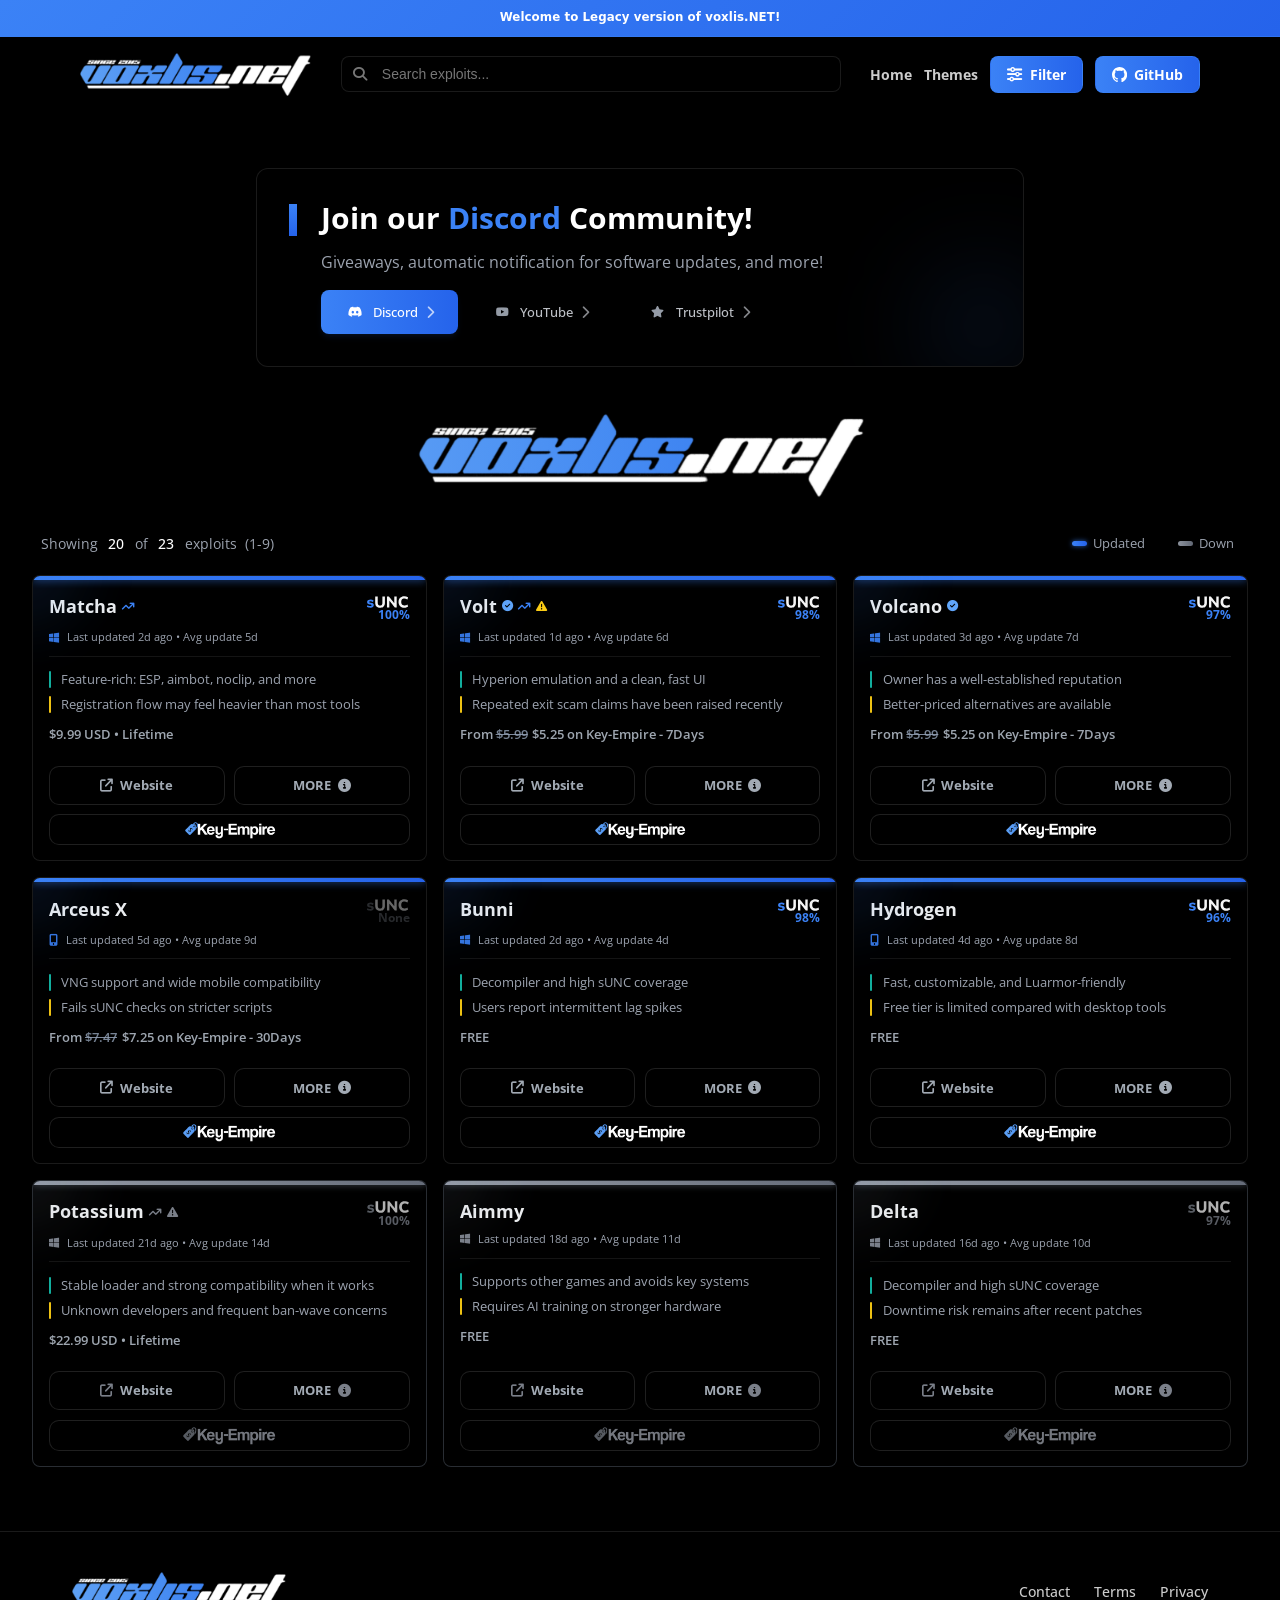
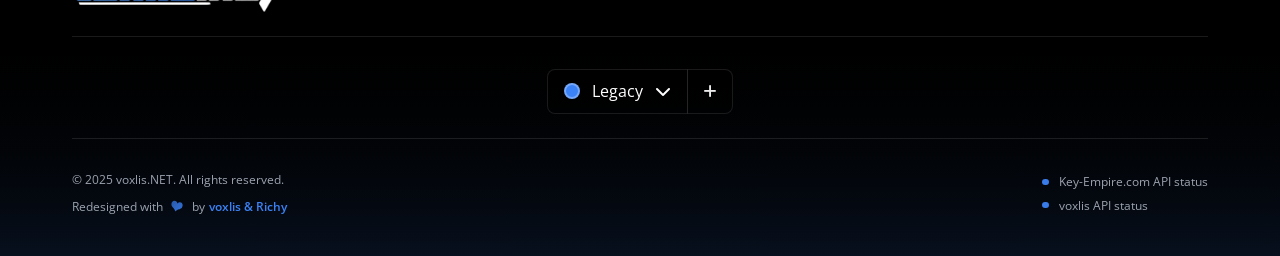
==== commit 8e06369d: "Add files via upload" ====
--- a/index.html
+++ b/index.html
@@ -13,6 +13,7 @@
 <link rel="stylesheet" href="src/components/featured/featured.css">
 <link rel="stylesheet" href="src/components/cards/cards.css">
 <link rel="stylesheet" href="src/components/footer/footer.css">
+<link rel="stylesheet" href="src/components/custom-theme/custom-theme.css">
 
 <link rel="stylesheet" href="https://cdnjs.cloudflare.com/ajax/libs/font-awesome/6.5.1/css/all.min.css">
 </head>
@@ -43,6 +44,7 @@
 <script src="src/components/mobile-filter/mobile-filter.js"></script>
 <script src="src/components/featured/featured.js"></script>
 <script src="src/components/footer/footer.js"></script>
+<script src="src/components/custom-theme/custom-theme.js"></script>
 <script src="src/shared/site-toast.js"></script>
 <script src="src/main.js"></script>
 
--- a/global.css
+++ b/global.css
@@ -756,17 +756,20 @@
   border-radius: calc(var(--rad) + 0.15rem);
   background:
     radial-gradient(circle at top right, rgba(var(--prim-rgb), 0.14), transparent 46%),
-    linear-gradient(180deg, rgba(6, 12, 24, 0.96), rgba(0, 0, 0, 0.92));
+    linear-gradient(180deg, rgba(8, 8, 10, 0.97), rgba(0, 0, 0, 0.94));
   box-shadow:
     0 16px 34px rgba(0, 0, 0, 0.46),
     0 0 1.2rem rgba(var(--prim-rgb), 0.18);
   opacity: 0;
-  transform: translateY(14px);
-  transition:
-    opacity calc(var(--smooth-duration) * 0.7) var(--smooth-ease),
-    transform calc(var(--smooth-duration) * 0.7) var(--smooth-ease);
+  transform: translateY(18px) scale(0.96);
   overflow: hidden;
   pointer-events: auto;
+  filter: saturate(0.82) blur(3px);
+  will-change: opacity, transform, filter;
+}
+
+.site-toast.is-clickable {
+  cursor: pointer;
 }
 
 .site-toast::before {
@@ -779,12 +782,22 @@
 
 .site-toast.is-visible {
   opacity: 1;
-  transform: translateY(0);
+  transform: translateY(0) scale(1);
+  filter: saturate(1) blur(0);
+  animation: site-toast-in 360ms var(--smooth-ease);
 }
 
 .site-toast.is-leaving {
-  opacity: 0;
-  transform: translateY(10px);
+  pointer-events: none;
+  animation: site-toast-out 320ms var(--smooth-ease) forwards;
+}
+
+.site-toast[data-dismiss-source="close-button"].is-leaving {
+  animation-name: site-toast-out-side;
+}
+
+.site-toast[data-dismiss-source="action"].is-leaving {
+  animation-name: site-toast-out-up;
 }
 
 .site-toast-head {
@@ -813,6 +826,110 @@
   font-size: 0.92rem;
   font-weight: 700;
   line-height: 1.2;
+  flex: 1 1 auto;
+}
+
+.site-toast-close {
+  width: 1.85rem;
+  height: 1.85rem;
+  display: inline-flex;
+  align-items: center;
+  justify-content: center;
+  margin-left: auto;
+  border: 1px solid rgba(255, 255, 255, 0.08);
+  border-radius: 999px;
+  background: rgba(255, 255, 255, 0.04);
+  color: rgba(203, 213, 225, 0.8);
+  flex: 0 0 auto;
+  transition:
+    transform calc(var(--smooth-duration) * 0.8) var(--smooth-ease),
+    border-color calc(var(--smooth-duration) * 0.8) var(--smooth-ease),
+    background-color calc(var(--smooth-duration) * 0.8) var(--smooth-ease),
+    color calc(var(--smooth-duration) * 0.8) var(--smooth-ease),
+    box-shadow calc(var(--smooth-duration) * 0.8) var(--smooth-ease);
+}
+
+.site-toast-close i {
+  font-size: 0.88rem;
+  transition:
+    transform calc(var(--smooth-duration) * 0.8) var(--smooth-ease),
+    opacity calc(var(--smooth-duration) * 0.8) var(--smooth-ease);
+}
+
+.site-toast-close:hover {
+  border-color: rgba(var(--prim-rgb), 0.34);
+  background: rgba(var(--prim-rgb), 0.12);
+  color: rgba(248, 250, 252, 0.96);
+  box-shadow: 0 0 0.75rem rgba(var(--prim-rgb), 0.16);
+  transform: translateY(-1px) scale(1.04);
+}
+
+.site-toast-close:hover i {
+  transform: rotate(90deg) scale(1.08);
+}
+
+.site-toast-close:active {
+  transform: scale(0.96);
+}
+
+@keyframes site-toast-in {
+  0% {
+    opacity: 0;
+    transform: translateY(18px) scale(0.96);
+    filter: saturate(0.82) blur(3px);
+  }
+
+  65% {
+    opacity: 1;
+  }
+
+  100% {
+    opacity: 1;
+    transform: translateY(0) scale(1);
+    filter: saturate(1) blur(0);
+  }
+}
+
+@keyframes site-toast-out {
+  0% {
+    opacity: 1;
+    transform: translateY(0) scale(1);
+    filter: saturate(1) blur(0);
+  }
+
+  100% {
+    opacity: 0;
+    transform: translateY(14px) scale(0.975);
+    filter: saturate(0.84) blur(2px);
+  }
+}
+
+@keyframes site-toast-out-side {
+  0% {
+    opacity: 1;
+    transform: translateY(0) scale(1);
+    filter: saturate(1) blur(0);
+  }
+
+  100% {
+    opacity: 0;
+    transform: translateX(20px) scale(0.96);
+    filter: saturate(0.84) blur(2px);
+  }
+}
+
+@keyframes site-toast-out-up {
+  0% {
+    opacity: 1;
+    transform: translateY(0) scale(1);
+    filter: saturate(1) blur(0);
+  }
+
+  100% {
+    opacity: 0;
+    transform: translateY(-10px) scale(0.97);
+    filter: saturate(0.84) blur(2px);
+  }
 }
 
 .site-toast-message {
@@ -823,6 +940,39 @@
   padding-left: 2.3rem;
 }
 
+.site-toast-actions {
+  display: flex;
+  justify-content: flex-start;
+  padding-left: 2.3rem;
+  margin-top: 0.7rem;
+}
+
+.site-toast-action {
+  min-width: 7.6rem;
+  min-height: 2rem;
+  display: inline-flex;
+  align-items: center;
+  justify-content: center;
+  padding: 0.44rem 0.8rem;
+  border: 1px solid rgba(var(--prim-rgb), 0.3);
+  border-radius: 999px;
+  background: rgba(var(--prim-rgb), 0.12);
+  color: rgba(248, 250, 252, 0.96);
+  font-size: 0.76rem;
+  font-weight: 700;
+  transition:
+    border-color var(--smooth-duration) var(--smooth-ease),
+    background-color var(--smooth-duration) var(--smooth-ease),
+    box-shadow var(--smooth-duration) var(--smooth-ease),
+    color var(--smooth-duration) var(--smooth-ease);
+}
+
+.site-toast-action:hover {
+  border-color: rgba(var(--prim-rgb), 0.46);
+  background: rgba(var(--prim-rgb), 0.18);
+  box-shadow: 0 0 0.7rem rgba(var(--prim-rgb), 0.18);
+}
+
 @media (max-width: 640px) {
   .site-toast-stack {
     right: 0.6rem;
@@ -837,5 +987,9 @@
   .site-toast-message {
     padding-left: 0;
   }
+
+  .site-toast-actions {
+    padding-left: 0;
+  }
 }
 
--- a/src/components/navbar/navbar.css
+++ b/src/components/navbar/navbar.css
@@ -252,7 +252,7 @@
     padding var(--smooth-duration) var(--smooth-ease),
     gap var(--smooth-duration) var(--smooth-ease);
 }
-
+
 .nav-btn {
   display: inline-flex;
   align-items: center;
@@ -330,6 +330,7 @@
     border-radius var(--smooth-duration) var(--smooth-ease),
     font-size var(--smooth-duration) var(--smooth-ease),
     color var(--smooth-duration) var(--smooth-ease);
+  cursor: pointer;
 }
 
 .mob-quick-ico.plain:hover {
@@ -512,19 +513,20 @@
   gap: 0.55rem;
 }
 
-.mob-nav-lnk {
-  display: inline-flex;
-  align-items: center;
+.mob-nav-lnk {
+  display: inline-flex;
+  align-items: center;
   justify-content: center;
   min-height: 2.6rem;
   padding: 0.4rem 0.75rem;
   border-radius: var(--rad);
   border: 1px solid var(--sec-bdr);
   background: rgba(255, 255, 255, 0.03);
-  color: rgba(255, 255, 255, 0.92);
-  font-weight: 600;
-  font-size: 0.92rem;
-}
+  color: rgba(255, 255, 255, 0.92);
+  font-weight: 600;
+  font-size: 0.92rem;
+  cursor: pointer;
+}
 
 .mob-nav-lnk.has-ico {
   gap: 0.45rem;
--- a/src/components/mobile-filter/mobile-filter.css
+++ b/src/components/mobile-filter/mobile-filter.css
@@ -70,16 +70,47 @@
   border-bottom: 1px solid var(--sec-bdr);
 }
 
+.fltr-drwr-hdr-top {
+  display: flex;
+  align-items: center;
+  justify-content: space-between;
+  gap: 0.75rem;
+}
+
 .fltr-drwr-ttl {
-  margin: 0 0 0.5rem;
+  margin: 0;
   font-size: 1.5rem;
   font-weight: 700;
 }
 
-.fltr-drwr-desc {
-  margin: 0;
-  color: var(--txt-mut);
-  font-size: 0.92rem;
+.fltr-drwr-close {
+  width: 1.5rem;
+  height: 1.5rem;
+  padding: 0;
+  display: inline-flex;
+  align-items: center;
+  justify-content: center;
+  border: 0;
+  border-radius: 0;
+  background: transparent;
+  color: rgba(203, 213, 225, 0.82);
+  flex: 0 0 auto;
+  transition:
+    transform calc(var(--smooth-duration) * 0.8) var(--smooth-ease),
+    color calc(var(--smooth-duration) * 0.8) var(--smooth-ease),
+    opacity calc(var(--smooth-duration) * 0.8) var(--smooth-ease);
+  box-shadow: none;
+  outline: none;
+}
+
+.fltr-drwr-close:hover {
+  color: rgba(248, 250, 252, 0.96);
+  opacity: 1;
+  transform: translateY(-1px) scale(1.04);
+}
+
+.fltr-drwr-close:active {
+  transform: scale(0.96);
 }
 
 .fltr-drwr-bdy {
@@ -349,4 +380,8 @@
     padding-left: 1rem;
     padding-right: 1rem;
   }
-}
+
+  .fltr-drwr-hdr-top {
+    gap: 0.6rem;
+  }
+}
--- a/src/components/promo/promo.css
+++ b/src/components/promo/promo.css
@@ -280,6 +280,7 @@
   .hero-btn-arr {
     margin-left: 0.22rem;
   }
+
 }
 
 @media (max-width: 430px) {
@@ -304,6 +305,7 @@
   .hero-btn-trustpilot .hero-btn-ico {
     margin-right: 0;
   }
+
 }
 
 @media (max-width: 380px) {
@@ -333,4 +335,5 @@
   .hero-btn-arr {
     margin-left: 0.18rem;
   }
-}
+
+}
--- a/src/components/cards/cards.css
+++ b/src/components/cards/cards.css
@@ -1,5 +1,18 @@
 .cards-sec {
   margin: 1.25rem 0 2rem;
+}
+
+.cards-body {
+  display: flex;
+  flex-direction: column;
+}
+
+.sts-row {
+  order: 1;
+}
+
+.cards-grid {
+  order: 2;
 }
 
 .sts-row {
@@ -13,17 +26,28 @@
     margin-bottom var(--smooth-duration) var(--smooth-ease);
 }
 
+.sts-main {
+  display: inline-flex;
+  align-items: center;
+  gap: 0;
+  padding-left: clamp(0.3rem, 0.9vw, 0.55rem);
+  min-width: 0;
+  flex: 1 1 auto;
+  transition:
+    gap var(--smooth-duration) var(--smooth-ease),
+    padding-left var(--smooth-duration) var(--smooth-ease);
+}
+
 .sts-txt {
   font-size: 0.875rem;
   color: var(--txt-mut);
   display: flex;
   align-items: center;
   gap: 0.5rem;
-  margin-left: 10px;
+  min-width: 0;
   transition:
     font-size var(--smooth-duration) var(--smooth-ease),
     gap var(--smooth-duration) var(--smooth-ease),
-    margin-left var(--smooth-duration) var(--smooth-ease),
     min-width var(--smooth-duration) var(--smooth-ease);
 }
 
@@ -55,6 +79,13 @@
     gap var(--smooth-duration) var(--smooth-ease),
     margin-right var(--smooth-duration) var(--smooth-ease),
     font-size var(--smooth-duration) var(--smooth-ease);
+}
+
+.sts-controls {
+  display: inline-flex;
+  align-items: center;
+  gap: 0.55rem;
+  flex: 0 0 auto;
 }
 
 .sts-legend-item {
@@ -708,11 +739,14 @@
   }
 
   .sts-txt {
-    margin-left: 0;
     gap: 0.25rem;
     flex-wrap: nowrap;
     min-width: 0;
     font-size: clamp(0.72rem, 2.6vw, 0.8rem);
+  }
+
+  .sts-main {
+    gap: 0;
   }
 
   .sts-legend {
@@ -723,6 +757,10 @@
     flex: 0 0 auto;
   }
 
+  .sts-controls {
+    gap: 0.4rem;
+  }
+
   .sts-legend-item {
     padding: 4px 6px;
   }
@@ -768,6 +806,10 @@
 }
 
 @media (max-width: 420px) {
+  .sts-main {
+    gap: 0;
+  }
+
   .sts-txt {
     font-size: 0.68rem;
     gap: 0.2rem;
@@ -785,6 +827,10 @@
   .sts-legend-swatch {
     width: 0.65rem;
     height: 0.24rem;
+  }
+
+  .sts-controls {
+    gap: 0.28rem;
   }
 
   .cards-grid {
--- a/src/components/footer/footer.css
+++ b/src/components/footer/footer.css
@@ -1,7 +1,7 @@
-.footer-logo-base {
-  height: 40px;
-  width: auto;
-  display: block;
+.footer-logo-base {
+  height: 40px;
+  width: auto;
+  display: block;
 }
 
 .theme-color-indicator {
@@ -51,39 +51,39 @@
   border-bottom: 1px solid var(--footer-border);
 }
 
-.footer-logo {
-  display: flex;
-  align-items: center;
-  position: relative;
-}
-
-.footer-logo-stack {
-  position: relative;
-  display: inline-block;
-  line-height: 0;
-}
-
-.footer-logo-overlay {
-  position: absolute;
-  inset: 0;
-  display: block;
-  background: var(--header-overlay-fill);
-  opacity: var(--header-overlay-opacity);
-  pointer-events: none;
-  -webkit-mask: url("../../../assets/header/voxlis-banner.png") center / 100% 100% no-repeat;
-  mask: url("../../../assets/header/voxlis-banner.png") center / 100% 100% no-repeat;
-}
-
-.footer-logo-text {
-  position: absolute;
-  width: 1px;
-  height: 1px;
-  padding: 0;
-  margin: -1px;
-  overflow: hidden;
-  clip: rect(0, 0, 0, 0);
-  white-space: nowrap;
-  border: 0;
+.footer-logo {
+  display: flex;
+  align-items: center;
+  position: relative;
+}
+
+.footer-logo-stack {
+  position: relative;
+  display: inline-block;
+  line-height: 0;
+}
+
+.footer-logo-overlay {
+  position: absolute;
+  inset: 0;
+  display: block;
+  background: var(--header-overlay-fill);
+  opacity: var(--header-overlay-opacity);
+  pointer-events: none;
+  -webkit-mask: url("../../../assets/header/voxlis-banner.png") center / 100% 100% no-repeat;
+  mask: url("../../../assets/header/voxlis-banner.png") center / 100% 100% no-repeat;
+}
+
+.footer-logo-text {
+  position: absolute;
+  width: 1px;
+  height: 1px;
+  padding: 0;
+  margin: -1px;
+  overflow: hidden;
+  clip: rect(0, 0, 0, 0);
+  white-space: nowrap;
+  border: 0;
 }
 
 .footer-nav {
@@ -109,13 +109,14 @@
 .theme-switcher {
   display: flex;
   align-items: center;
-  gap: 1rem;
-}
-
-.theme-switcher-label {
-  font-size: 0.875rem;
-  font-weight: 600;
-  color: var(--footer-text);
+  gap: 0;
+}
+
+.theme-switcher-controls {
+  display: flex;
+  align-items: center;
+  gap: 0;
+  --theme-control-height: 2.85rem;
 }
 
 .theme-dropdown {
@@ -130,10 +131,18 @@
   display: flex;
   align-items: center;
   gap: 0.75rem;
-  padding: 0.625rem 1rem;
+  height: var(--theme-control-height);
+  padding: 0 1rem;
+  box-sizing: border-box;
   color: white;
   cursor: pointer;
   white-space: nowrap;
+  border-radius: var(--rad) 0 0 var(--rad);
+  transition:
+    background-color var(--smooth-duration) var(--smooth-ease),
+    border-color var(--smooth-duration) var(--smooth-ease),
+    box-shadow var(--smooth-duration) var(--smooth-ease),
+    transform var(--smooth-duration) var(--smooth-ease);
 }
 
 .theme-dropdown-selected:hover {
@@ -141,12 +150,40 @@
   border-color: var(--prim);
 }
 
+.theme-dropdown-selected.is-nav-glow {
+  box-shadow:
+    0 0 0 1px rgba(var(--prim-rgb), 0.44),
+    0 0 1.25rem rgba(var(--prim-rgb), 0.28),
+    0 0 2.5rem rgba(var(--prim-rgb), 0.18);
+}
+
+.theme-dropdown-selected.is-nav-glow-out {
+  animation: footer-theme-nav-glow-out 420ms ease forwards;
+}
+
 .theme-dropdown-selected i {
   transition: transform var(--smooth-duration) var(--smooth-ease);
 }
 
 .theme-dropdown.active .theme-dropdown-selected i {
   transform: rotate(180deg);
+}
+
+@keyframes footer-theme-nav-glow-out {
+  0% {
+    box-shadow:
+      0 0 0 1px rgba(var(--prim-rgb), 0.44),
+      0 0 1.25rem rgba(var(--prim-rgb), 0.28),
+      0 0 2.5rem rgba(var(--prim-rgb), 0.18);
+    transform: translateY(0);
+  }
+  100% {
+    box-shadow:
+      0 0 0 1px rgba(var(--prim-rgb), 0),
+      0 0 0 rgba(var(--prim-rgb), 0),
+      0 0 0 rgba(var(--prim-rgb), 0);
+    transform: translateY(0);
+  }
 }
 
 .theme-color-indicator {
@@ -235,6 +272,10 @@
 
 .theme-color-indicator.magenta {
   background-color: #d946ef;
+}
+
+.theme-color-indicator.custom {
+  background-color: var(--theme-color);
 }
 
 .heartRainCanvas {
@@ -307,8 +348,8 @@
 }
 
 .footer-heart {
-  width: 0.78rem;
-  height: 0.78rem;
+  width: 1.24rem;
+  height: 1.24rem;
   display: inline-block;
   flex: 0 0 auto;
   background: linear-gradient(
@@ -396,19 +437,21 @@
     width: auto;
   }
 
-  .theme-switcher-label {
-    display: none;
+  .theme-switcher-controls {
+    gap: 0;
   }
 }
 
 @media (max-width: 768px) {
+  .theme-switcher-controls {
+    --theme-control-height: 2.7rem;
+  }
+
   .loading-logo-img {
     height: 40px;
   }
 
-  .footer-logo-base {
-    height: 32px;
-  }
-}
-
-
+  .footer-logo-base {
+    height: 32px;
+  }
+}
--- a/src/components/custom-theme/custom-theme.css
+++ b/src/components/custom-theme/custom-theme.css
@@ -0,0 +1,233 @@
+.custom-theme-control {
+  position: relative;
+  z-index: 220;
+  margin-left: -1px;
+}
+
+.custom-theme-trigger {
+  width: var(--theme-control-height, 2.85rem);
+  height: var(--theme-control-height, 2.85rem);
+  display: inline-flex;
+  align-items: center;
+  justify-content: center;
+  box-sizing: border-box;
+  border-radius: 0 var(--rad) var(--rad) 0;
+  border: 1px solid var(--sec-bdr);
+  background-color: var(--surface-control-bg);
+  color: rgba(255, 255, 255, 0.92);
+  transition:
+    background-color var(--smooth-duration) var(--smooth-ease),
+    border-color var(--smooth-duration) var(--smooth-ease),
+    color var(--smooth-duration) var(--smooth-ease),
+    box-shadow var(--smooth-duration) var(--smooth-ease);
+}
+
+.custom-theme-trigger:hover {
+  background-color: var(--surface-control-bg-hover);
+  border-color: var(--prim);
+}
+
+.custom-theme-trigger.is-active {
+  border-color: var(--prim);
+  box-shadow: var(--prim-glow-shadow);
+}
+
+.custom-theme-trigger i {
+  font-size: 0.95rem;
+}
+
+.custom-theme-modal {
+  position: fixed;
+  inset: 0;
+  z-index: 950;
+  display: grid;
+  place-items: center;
+  padding: 1rem;
+  background: rgba(0, 0, 0, 0.72);
+  backdrop-filter: blur(10px);
+  -webkit-backdrop-filter: blur(10px);
+  opacity: 0;
+  pointer-events: none;
+  transition: opacity 220ms var(--smooth-ease);
+}
+
+.custom-theme-modal.is-open {
+  opacity: 1;
+  pointer-events: auto;
+}
+
+.custom-theme-modal.is-closing {
+  pointer-events: none;
+}
+
+.custom-theme-modal[hidden] {
+  display: none;
+}
+
+.custom-theme-popover {
+  width: min(21.5rem, calc(100vw - 2rem));
+  display: grid;
+  gap: 0.8rem;
+  padding: 1rem;
+  border: 1px solid var(--sec-bdr);
+  border-radius: calc(var(--rad) + 0.22rem);
+  background:
+    radial-gradient(circle at top right, rgba(var(--prim-rgb), 0.16), transparent 50%),
+    linear-gradient(180deg, rgba(10, 10, 12, 0.98), rgba(0, 0, 0, 0.96));
+  box-shadow:
+    0 24px 56px rgba(0, 0, 0, 0.5),
+    0 0 1.1rem rgba(var(--prim-rgb), 0.12);
+  transform: translateY(16px) scale(0.97);
+  opacity: 0;
+  transition:
+    transform 240ms var(--smooth-ease),
+    opacity 240ms var(--smooth-ease),
+    box-shadow 240ms var(--smooth-ease);
+}
+
+.custom-theme-modal.is-open .custom-theme-popover {
+  transform: translateY(0) scale(1);
+  opacity: 1;
+}
+
+.custom-theme-head {
+  display: flex;
+  align-items: center;
+  justify-content: space-between;
+  gap: 0.75rem;
+}
+
+.custom-theme-close {
+  width: 1.9rem;
+  height: 1.9rem;
+  display: inline-flex;
+  align-items: center;
+  justify-content: center;
+  border: 0;
+  border-radius: 999px;
+  background: rgba(255, 255, 255, 0.04);
+  color: rgba(203, 213, 225, 0.86);
+  transition:
+    background-color var(--smooth-duration) var(--smooth-ease),
+    color var(--smooth-duration) var(--smooth-ease),
+    transform var(--smooth-duration) var(--smooth-ease);
+}
+
+.custom-theme-close:hover {
+  background: rgba(var(--prim-rgb), 0.12);
+  color: rgba(255, 255, 255, 0.96);
+}
+
+.custom-theme-close:active {
+  transform: scale(0.96);
+}
+
+.custom-theme-title {
+  font-size: 0.92rem;
+  font-weight: 700;
+  color: var(--footer-text);
+}
+
+.custom-theme-copy {
+  font-size: 0.75rem;
+  line-height: 1.45;
+  color: var(--footer-muted);
+}
+
+.custom-theme-field {
+  display: grid;
+  gap: 0.45rem;
+}
+
+.custom-theme-field-label {
+  font-size: 0.72rem;
+  font-weight: 600;
+  color: var(--footer-text);
+}
+
+.custom-theme-input {
+  width: 100%;
+  height: 2.45rem;
+  padding: 0 0.82rem;
+  border-radius: var(--rad);
+  border: 1px solid var(--sec-bdr);
+  background: rgba(255, 255, 255, 0.04);
+  color: var(--fg);
+  font-size: 0.84rem;
+  font-weight: 700;
+  letter-spacing: 0.04em;
+  text-transform: uppercase;
+}
+
+.custom-theme-input:focus {
+  outline: none;
+  border-color: var(--prim);
+  box-shadow: 0 0 0 2px rgba(var(--prim-rgb), 0.22);
+}
+
+.custom-theme-preview {
+  display: flex;
+  align-items: center;
+  gap: 0.6rem;
+}
+
+.custom-theme-preview-swatch {
+  width: 1rem;
+  height: 1rem;
+  border-radius: 50%;
+  border: 2px solid rgba(255, 255, 255, 0.28);
+  background: #3B82F6;
+  flex: 0 0 auto;
+}
+
+.custom-theme-preview-value {
+  font-size: 0.74rem;
+  font-weight: 700;
+  letter-spacing: 0.05em;
+  color: var(--footer-text);
+}
+
+.custom-theme-error {
+  margin: 0;
+  font-size: 0.72rem;
+  color: #fca5a5;
+}
+
+.custom-theme-actions {
+  display: flex;
+  justify-content: flex-end;
+  gap: 0.5rem;
+}
+
+.custom-theme-btn {
+  min-width: 5rem;
+  height: 2.15rem;
+  padding: 0 0.9rem;
+  border-radius: var(--rad);
+  border: 1px solid var(--sec-bdr);
+  background: rgba(255, 255, 255, 0.05);
+  color: var(--footer-text);
+  font-size: 0.76rem;
+  font-weight: 700;
+}
+
+.custom-theme-btn:hover {
+  background: rgba(255, 255, 255, 0.1);
+}
+
+.custom-theme-btn.is-primary {
+  border-color: var(--sec-hvr-bdr);
+  background: var(--prim-grd);
+  color: white;
+}
+
+.custom-theme-btn.is-primary:hover {
+  box-shadow: var(--prim-glow-shadow);
+}
+
+@media (max-width: 768px) {
+  .custom-theme-popover {
+    width: min(18rem, calc(100vw - 1.25rem));
+    padding: 0.92rem;
+  }
+}
